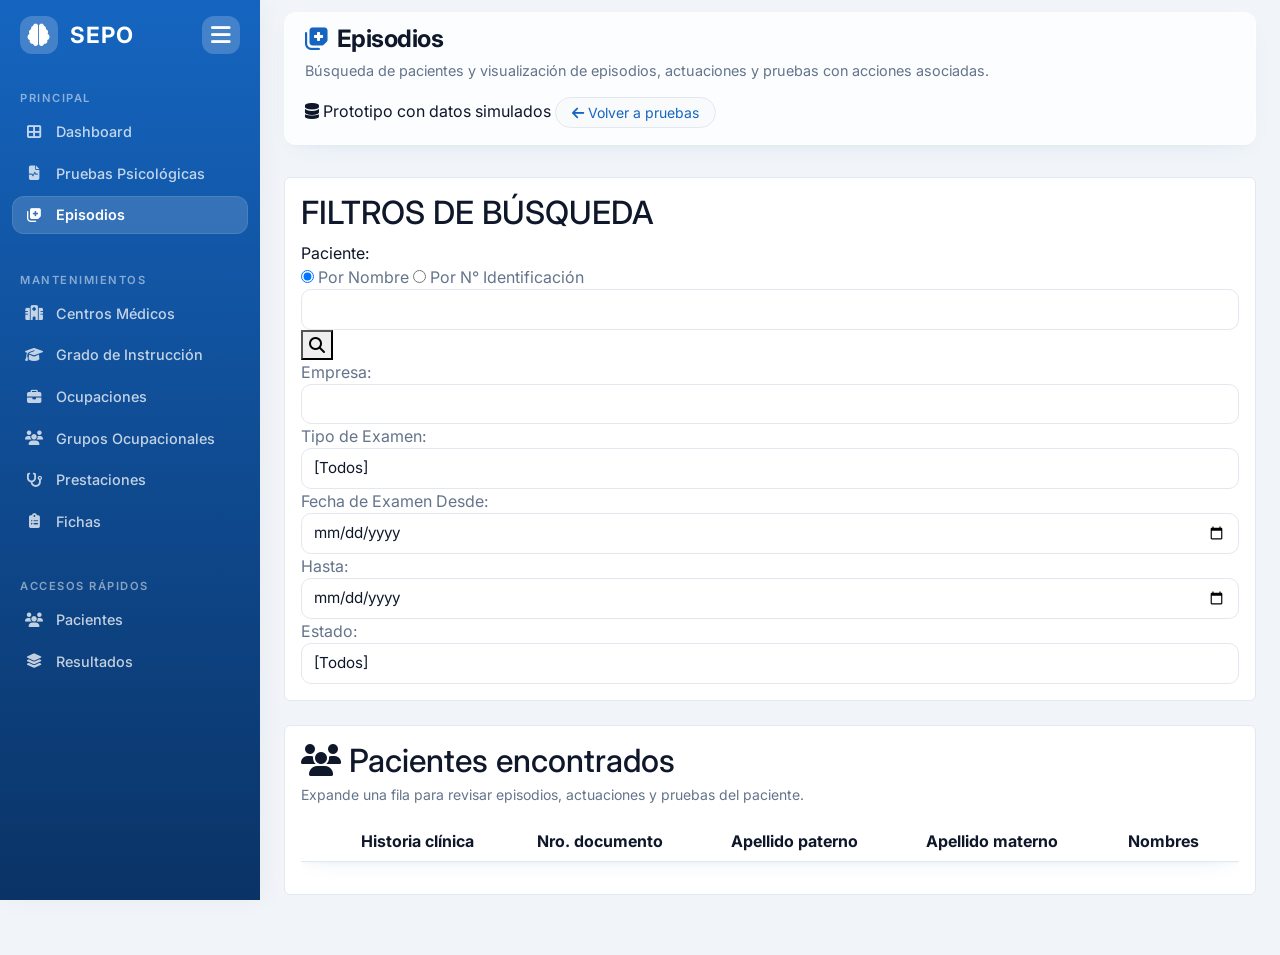
==== episodios.html @ 5e3d1a9b "teytryjghfbvxc" ====
<!DOCTYPE html>
<html lang="es">
  <head>
    <meta charset="UTF-8" />
    <meta name="viewport" content="width=device-width, initial-scale=1.0" />
    <title>SEPO - Episodios</title>
    <link rel="preconnect" href="https://fonts.googleapis.com" />
    <link rel="preconnect" href="https://fonts.gstatic.com" crossorigin />
    <link
      href="https://cdn.jsdelivr.net/npm/bootstrap@5.3.0/dist/css/bootstrap.min.css"
      rel="stylesheet"
    />
    <link
      href="https://cdnjs.cloudflare.com/ajax/libs/font-awesome/6.4.0/css/all.min.css"
      rel="stylesheet"
    />
    <link
      href="https://fonts.googleapis.com/css2?family=Inter:wght@300;400;500;600;700&display=swap"
      rel="stylesheet"
    />
    <link href="css/styles.css" rel="stylesheet" />
    <link href="css/episodios.css" rel="stylesheet" />
  </head>
  <body data-theme="default" data-mode="light">
    <nav class="sidebar" id="ep_sidebar">
      <div class="sidebar-brand">
        <div class="brand-logo-text" id="ep_sidebarBrandBtn" role="button" tabindex="0">
          <i class="fas fa-brain fa-fw" title="Expandir/Contraer menú"></i>
          <span class="brand-text">SEPO</span>
        </div>
        <div class="toggle-btn" id="ep_sidebarToggle" title="Contraer menú">
          <i class="fas fa-bars fa-fw"></i>
        </div>
      </div>

      <div class="sidebar-section mt-2"><span>Principal</span></div>
      <ul class="nav flex-column">
        <li>
          <a class="nav-link" href="index.html" title="Dashboard">
            <i class="fas fa-th-large fa-fw"></i> <span>Dashboard</span>
          </a>
        </li>
        <li>
          <a class="nav-link" href="index.html" title="Pruebas Psicológicas">
            <i class="fas fa-file-medical-alt fa-fw"></i> <span>Pruebas Psicológicas</span>
          </a>
        </li>
        <li>
          <a class="nav-link active" href="episodios.html" title="Episodios" id="ep_navEpisodios">
            <i class="fas fa-notes-medical fa-fw"></i> <span>Episodios</span>
          </a>
        </li>
      </ul>

      <div class="sidebar-section mt-4"><span>Mantenimientos</span></div>
      <ul class="nav flex-column">
        <li><a class="nav-link" href="index.html" title="Centros Médicos"><i class="fas fa-hospital fa-fw"></i><span>Centros Médicos</span></a></li>
        <li><a class="nav-link" href="index.html" title="Grado de Instrucción"><i class="fas fa-graduation-cap fa-fw"></i><span>Grado de Instrucción</span></a></li>
        <li><a class="nav-link" href="index.html" title="Ocupaciones"><i class="fas fa-briefcase fa-fw"></i><span>Ocupaciones</span></a></li>
        <li><a class="nav-link" href="index.html" title="Grupos Ocupacionales"><i class="fas fa-users fa-fw"></i><span>Grupos Ocupacionales</span></a></li>
        <li><a class="nav-link" href="index.html" title="Prestaciones"><i class="fas fa-stethoscope fa-fw"></i><span>Prestaciones</span></a></li>
        <li><a class="nav-link" href="index.html" title="Fichas"><i class="fas fa-clipboard-list fa-fw"></i><span>Fichas</span></a></li>
      </ul>

      <div class="sidebar-section mt-4"><span>Accesos rápidos</span></div>
      <ul class="nav flex-column">
        <li><a class="nav-link" href="#ep_panelResultados"><i class="fas fa-users fa-fw"></i><span>Pacientes</span></a></li>
        <li><a class="nav-link" href="#ep_tablaPacientesWrap"><i class="fas fa-layer-group fa-fw"></i><span>Resultados</span></a></li>
      </ul>
    </nav>

    <main class="main-content" id="ep_mainContent">
      <div class="page-header">
        <div>
          <h1 class="page-title"><i class="fas fa-notes-medical me-2"></i>Episodios</h1>
          <p class="page-subtitle">Búsqueda de pacientes y visualización de episodios, actuaciones y pruebas con acciones asociadas.</p>
        </div>
        <div class="ep-header-actions">
          <span class="ep-pill"><i class="fas fa-database"></i> Prototipo con datos simulados</span>
          <a href="index.html" class="btn btn-outline-primary btn-sm rounded-pill px-3"><i class="fas fa-arrow-left me-1"></i>Volver a pruebas</a>
        </div>
      </div>

      <section class="card ep-card mb-4" id="ep_filtrosCard">
        <div class="card-body ep-filter-card-body">
          <div class="ep-filter-head">
            <h2 class="ep-filter-title">FILTROS DE BÚSQUEDA</h2>
          </div>
          <div class="ep-filter-grid">
            <div class="ep-filter-row ep-filter-row-paciente">
              <div class="ep-filter-label">Paciente:</div>
              <div class="ep-filter-patient-options">
                <label><input type="radio" name="ep_patientMode" id="ep_patientModeName" value="nombre" checked> Por Nombre</label>
                <label><input type="radio" name="ep_patientMode" id="ep_patientModeDoc" value="documento"> Por N° Identificación</label>
              </div>
              <div class="ep-filter-patient-search">
                <input class="form-control" id="ep_filtroPaciente" placeholder="" />
                <button type="button" class="ep-search-icon-btn" id="ep_btnBuscar" aria-label="Buscar">
                  <i class="fas fa-search"></i>
                </button>
              </div>
            </div>
            <div class="ep-filter-row">
              <label class="ep-filter-label" for="ep_filtroEmpresa">Empresa:</label>
              <div class="ep-filter-control"><input class="form-control" id="ep_filtroEmpresa" list="ep_empresasList" /></div>
            </div>
            <div class="ep-filter-row">
              <label class="ep-filter-label" for="ep_filtroTipoExamen">Tipo de Examen:</label>
              <div class="ep-filter-control">
                <select class="form-select" id="ep_filtroTipoExamen">
                  <option value="">[Todos]</option>
                </select>
              </div>
            </div>
            <div class="ep-filter-row ep-filter-row-dates">
              <label class="ep-filter-label" for="ep_filtroFechaDesde">Fecha de Examen Desde:</label>
              <div class="ep-filter-date-wrap">
                <input type="date" class="form-control" id="ep_filtroFechaDesde" />
              </div>
              <label class="ep-filter-inline-label" for="ep_filtroFechaHasta">Hasta:</label>
              <div class="ep-filter-date-wrap">
                <input type="date" class="form-control" id="ep_filtroFechaHasta" />
              </div>
            </div>
            <div class="ep-filter-row">
              <label class="ep-filter-label" for="ep_filtroEstado">Estado:</label>
              <div class="ep-filter-control">
                <select class="form-select" id="ep_filtroEstado">
                  <option value="">[Todos]</option>
                  <option value="Pendiente">Pendiente</option>
                  <option value="En proceso">En proceso</option>
                  <option value="Finalizado">Finalizado</option>
                  <option value="Observado">Observado</option>
                </select>
              </div>
            </div>
          </div>
          <datalist id="ep_empresasList"></datalist>
        </div>
      </section>

      <section class="card ep-card" id="ep_panelResultados">
        <div class="card-body">
          <div class="ep-card-title-row mb-3">
            <div>
              <h2 class="ep-section-title mb-1"><i class="fas fa-users me-2"></i>Pacientes encontrados</h2>
              <p class="text-muted small mb-0">Expande una fila para revisar episodios, actuaciones y pruebas del paciente.</p>
            </div>
            <div class="ep-result-summary" id="ep_resultSummary"></div>
          </div>

          <div class="table-responsive" id="ep_tablaPacientesWrap">
            <table class="table align-middle ep-table" id="ep_tablaPacientes">
              <thead>
                <tr>
                  <th style="width:52px"></th>
                  <th>Historia clínica</th>
                  <th>Nro. documento</th>
                  <th>Apellido paterno</th>
                  <th>Apellido materno</th>
                  <th>Nombres</th>
                  
                </tr>
              </thead>
              <tbody id="ep_tablaPacientesBody"></tbody>
            </table>
          </div>
        </div>
      </section>
    </main>

    <div class="modal fade" id="ep_modalGrupo" tabindex="-1" aria-hidden="true">
      <div class="modal-dialog modal-lg modal-dialog-centered modal-dialog-scrollable">
        <div class="modal-content ep-modal">
          <div class="modal-header">
            <h5 class="modal-title"><i class="fas fa-briefcase me-2"></i>Asignar Grupo Ocupacional</h5>
            <button type="button" class="btn-close" data-bs-dismiss="modal" aria-label="Cerrar"></button>
          </div>
          <div class="modal-body">
            <div class="ep-context-box mb-3" id="ep_grupoContexto"></div>
            <div class="row g-3">
              <div class="col-md-6">
                <label class="form-label" for="ep_grupoGrado">Grado de instrucción</label>
                <select class="form-select" id="ep_grupoGrado"></select>
                <div class="form-text" id="ep_gradoHint"></div>
              </div>
              <div class="col-md-6">
                <label class="form-label" for="ep_grupoOcupacion">Ocupación</label>
                <input class="form-control" id="ep_grupoOcupacion" readonly />
              </div>
              <div class="col-12">
                <label class="form-label" for="ep_grupoSelect">Grupo ocupacional</label>
                <select class="form-select" id="ep_grupoSelect"></select>
                <div class="form-text">Solo se muestran grupos ocupacionales compatibles con la prestación y el grado de instrucción.</div>
              </div>
            </div>
          </div>
          <div class="modal-footer">
            <button type="button" class="btn btn-light rounded-pill px-3" data-bs-dismiss="modal">Cancelar</button>
            <button type="button" class="btn btn-primary rounded-pill px-3" id="ep_btnGuardarGrupo">Grabar</button>
          </div>
        </div>
      </div>
    </div>

    <div class="modal fade" id="ep_modalReplica" tabindex="-1" aria-hidden="true">
      <div class="modal-dialog modal-dialog-centered">
        <div class="modal-content ep-modal">
          <div class="modal-header">
            <h5 class="modal-title"><i class="fas fa-copy me-2"></i>Replicar grupo ocupacional</h5>
            <button type="button" class="btn-close" data-bs-dismiss="modal" aria-label="Cerrar"></button>
          </div>
          <div class="modal-body">
            <p class="mb-2">Este paciente tiene más de una prestación pendiente de grupo ocupacional.</p>
            <p class="text-muted small mb-0">¿Deseas aplicar la misma selección a todas las prestaciones compatibles del paciente?</p>
          </div>
          <div class="modal-footer">
            <button type="button" class="btn btn-light rounded-pill px-3" id="ep_btnReplicaNo">No, revisar una por una</button>
            <button type="button" class="btn btn-primary rounded-pill px-3" id="ep_btnReplicaSi">Sí, replicar</button>
          </div>
        </div>
      </div>
    </div>

    <div class="modal fade" id="ep_modalRecuperacion" tabindex="-1" aria-hidden="true">
      <div class="modal-dialog modal-xl modal-dialog-centered modal-dialog-scrollable">
        <div class="modal-content ep-modal">
          <div class="modal-header">
            <h5 class="modal-title"><i class="fas fa-history me-2"></i>Recuperación de datos</h5>
            <button type="button" class="btn-close" data-bs-dismiss="modal" aria-label="Cerrar"></button>
          </div>
          <div class="modal-body">
            <div class="ep-context-box mb-3" id="ep_recuperacionContexto"></div>
            <div class="row g-4">
              <div class="col-lg-5">
                <div class="ep-subpanel h-100">
                  <div class="ep-subpanel-title">Pruebas anteriores disponibles</div>
                  <div id="ep_recuperacionLista" class="ep-check-list"></div>
                </div>
              </div>
              <div class="col-lg-7">
                <div class="ep-subpanel h-100">
                  <div class="d-flex justify-content-between align-items-center gap-2 mb-2 flex-wrap">
                    <div class="ep-subpanel-title mb-0">Resultados referenciales</div>
                    <button type="button" class="btn btn-outline-primary btn-sm rounded-pill px-3" id="ep_btnVerResultados">Ver resultados</button>
                  </div>
                  <div id="ep_resultadosPrevios" class="ep-preview-panel">
                    <div class="text-muted small">Selecciona una o más pruebas anteriores y luego presiona <strong>Ver resultados</strong>.</div>
                  </div>
                </div>
              </div>
            </div>
          </div>
          <div class="modal-footer">
            <button type="button" class="btn btn-light rounded-pill px-3" data-bs-dismiss="modal">Cancelar</button>
            <button type="button" class="btn btn-primary rounded-pill px-3" id="ep_btnRecuperar">Recuperar</button>
          </div>
        </div>
      </div>
    </div>

    <div class="toast-container position-fixed bottom-0 end-0 p-3">
      <div class="toast align-items-center text-bg-dark border-0" id="ep_toast" role="status" aria-live="polite" aria-atomic="true">
        <div class="d-flex">
          <div class="toast-body" id="ep_toastBody">Acción realizada.</div>
          <button type="button" class="btn-close btn-close-white me-2 m-auto" data-bs-dismiss="toast" aria-label="Cerrar"></button>
        </div>
      </div>
    </div>

    <script src="https://cdn.jsdelivr.net/npm/bootstrap@5.3.0/dist/js/bootstrap.bundle.min.js"></script>
    <script src="js/modules/episodios-demo.js"></script>
  </body>
</html>
---- css/styles.css ----
:root {
  --primary: #1565c0;
  --primary-hover: #0e4c96;
  --primary-light: #e3f2fd;
  --bg-app: #f1f5f9;
  --surface: #ffffff;
  --text-main: #0f172a;
  --text-muted: #64748b;
  --border-light: #e2e8f0;
  --shadow-sm:
    0 2px 4px -2px rgba(0, 0, 0, 0.02), 0 4px 6px -1px rgba(0, 0, 0, 0.02);
  --shadow-md:
    0 4px 12px -2px rgba(21, 101, 192, 0.08),
    0 4px 8px -2px rgba(21, 101, 192, 0.04);
  --shadow-hover:
    0 16px 32px -4px rgba(21, 101, 192, 0.12),
    0 8px 16px -4px rgba(21, 101, 192, 0.06);
}
body {
  font-family: "Inter", sans-serif;
  background: var(--bg-app);
  color: var(--text-main);
}

/* SIDEBAR */
.sidebar {
  width: 260px;
  height: 100vh;
  background: linear-gradient(180deg, #1565c0 0%, #0a3366 100%);
  position: fixed;
  left: 0;
  top: 0;
  display: flex;
  flex-direction: column;
  z-index: 100;
  box-shadow: 4px 0 24px rgba(0, 0, 0, 0.04);
  transition: width 0.3s cubic-bezier(0.4, 0, 0.2, 1);
  overflow-x: hidden;
}
.sidebar.collapsed {
  width: 80px;
}
.sidebar-brand {
  padding: 16px 20px;
  color: #fff;
  font-size: 1.4rem;
  font-weight: 700;
  letter-spacing: 1px;
  display: flex;
  align-items: center;
  justify-content: space-between;
  gap: 12px;
  white-space: nowrap;
}
.brand-logo-text {
  display: flex;
  align-items: center;
  gap: 12px;
}
.sidebar-brand i.fa-brain,
.sidebar-brand i.fa-bars {
  background: rgba(255, 255, 255, 0.2);
  padding: 8px;
  border-radius: 12px;
  min-width: 38px;
  text-align: center;
  cursor: pointer;
  transition: background 0.2s;
}
.sidebar-brand i.fa-brain:hover,
.sidebar-brand i.fa-bars:hover {
  background: rgba(255, 255, 255, 0.3);
}
.sidebar.collapsed .sidebar-brand {
  padding: 28px 20px;
  justify-content: center;
}
.sidebar.collapsed .brand-text {
  display: none;
}
.sidebar.collapsed .toggle-btn {
  display: none;
}
.sidebar-section {
  padding: 12px 20px 4px;
  font-size: 0.7rem;
  color: rgba(255, 255, 255, 0.5);
  text-transform: uppercase;
  letter-spacing: 1.5px;
  font-weight: 600;
  white-space: nowrap;
}
.sidebar .nav-link {
  color: rgba(255, 255, 255, 0.75);
  padding: 8px 12px;
  font-size: 0.9rem;
  font-weight: 500;
  margin: 2px 12px;
  border-radius: 12px;
  transition: all 0.25s ease;
  display: flex;
  align-items: center;
  gap: 12px;
  white-space: nowrap;
}
.sidebar.collapsed .nav-link {
  margin: 4px 12px;
  padding: 12px;
  justify-content: center;
}
.sidebar .nav-link i {
  min-width: 20px;
  text-align: center;
}
.sidebar .nav-link:hover {
  color: #fff;
  background: rgba(255, 255, 255, 0.08);
  transform: translateX(4px);
}
.sidebar.collapsed .nav-link:hover {
  transform: translateY(-2px);
}
.sidebar .nav-link.active {
  color: #fff;
  background: rgba(255, 255, 255, 0.15);
  box-shadow: inset 0 0 0 1px rgba(255, 255, 255, 0.1);
  font-weight: 600;
}
.sidebar.collapsed .sidebar-section span,
.sidebar.collapsed .nav-link span {
  display: none;
}

/* MAIN */
.main-content {
  margin-left: 260px;
  padding: 12px 24px 60px;
  min-height: 100vh;
  transition: margin-left 0.3s cubic-bezier(0.4, 0, 0.2, 1);
}
.main-content.expanded {
  margin-left: 80px;
}

.page-header {
  background: rgba(255, 255, 255, 0.75);
  -webkit-backdrop-filter: blur(16px);
  backdrop-filter: blur(16px);
  border-radius: 12px;
  padding: 12px 20px;
  margin-bottom: 1rem;
  border: 1px solid rgba(255, 255, 255, 0.6);
  box-shadow: 0 4px 24px -6px rgba(0, 0, 0, 0.04);
  display: flex;
  justify-content: space-between;
  align-items: center;
  gap: 16px;
  flex-wrap: wrap;
  position: sticky;
  top: 20px;
  z-index: 50;
}
.page-title {
  font-size: 1.5rem;
  font-weight: 700;
  color: var(--text-main);
  margin: 0;
  letter-spacing: -0.5px;
}
.page-subtitle {
  color: var(--text-muted);
  font-size: 0.9rem;
  margin: 6px 0 0;
  font-weight: 400;
}

/* BUSCADOR */
.search-wrap {
  position: relative;
}
.search-wrap i {
  position: absolute;
  left: 16px;
  top: 50%;
  transform: translateY(-50%);
  color: #94a3b8;
  font-size: 0.9rem;
}
.search-wrap input {
  padding: 8px 14px 8px 38px;
  border-radius: 100px;
  border: 1px solid var(--border-light);
  font-size: 0.9rem;
  background: var(--surface);
  transition: all 0.3s cubic-bezier(0.4, 0, 0.2, 1);
  box-shadow: var(--shadow-sm);
  width: 280px;
}
.search-wrap input:focus {
  border-color: var(--primary);
  width: 320px;
  box-shadow: 0 0 0 4px rgba(21, 101, 192, 0.12);
  outline: none;
  background: #fff;
}

/* BOTONES */
.btn-prim {
  background: var(--primary);
  color: #fff;
  border: none;
  border-radius: 100px;
  padding: 8px 20px;
  font-size: 0.9rem;
  font-weight: 600;
  box-shadow: 0 4px 12px rgba(21, 101, 192, 0.3);
  transition: all 0.2s;
}
.btn-prim:hover {
  background: var(--primary-hover);
  transform: translateY(-2px);
  box-shadow: 0 6px 16px rgba(21, 101, 192, 0.4);
  color: #fff;
}
.btn-prim:active {
  transform: translateY(0) scale(0.96);
}
.btn-grp {
  background: #334155;
  color: #fff;
  border: none;
  border-radius: 12px;
  padding: 8px 16px;
  font-size: 0.85rem;
  font-weight: 500;
  transition: all 0.2s;
}
.btn-grp:hover {
  background: #1e293b;
  color: #fff;
}

/* TARJETAS BENTO */
.card-item {
  background: var(--surface);
  border-radius: 16px;
  border: 1px solid var(--border-light);
  padding: 12px 16px;
  margin-bottom: 10px;
  display: flex;
  align-items: center;
  gap: 20px;
  box-shadow: var(--shadow-sm);
  transition: all 0.3s cubic-bezier(0.4, 0, 0.2, 1);
}
.card-item:hover {
  transform: translateY(-4px);
  box-shadow: var(--shadow-hover);
  border-color: rgba(21, 101, 192, 0.2);
}
.icon-box {
  width: 44px;
  height: 44px;
  border-radius: 12px;
  flex-shrink: 0;
  display: flex;
  align-items: center;
  justify-content: center;
  font-size: 1.1rem;
  box-shadow:
    inset 0 2px 4px rgba(255, 255, 255, 0.5),
    0 2px 8px rgba(0, 0, 0, 0.04);
}

/* Botones acción tarjeta */
.btn-action {
  width: 34px;
  height: 34px;
  border-radius: 50%;
  border: none;
  display: flex;
  align-items: center;
  justify-content: center;
  transition: all 0.2s;
  flex-shrink: 0;
}
/* FORMULA BUILDER STYLES */
#formulaTabs .nav-link {
  color: #64748b;
  border: none;
  padding: 8px 16px;
  transition: all 0.3s ease;
}
#formulaTabs .nav-link.active {
  background: white !important;
  color: var(--primary) !important;
  box-shadow: 0 2px 8px rgba(0, 0, 0, 0.08);
}
.hover-bg-light:hover {
  background-color: #f8fafc;
  border-color: var(--primary) !important;
}
.monospace {
  font-family: "Fira Code", "Courier New", Courier, monospace;
}
#smartTemplatesBox::-webkit-scrollbar {
  width: 6px;
}
#smartTemplatesBox::-webkit-scrollbar-thumb {
  background: #e2e8f0;
  border-radius: 10px;
}
.btn-xs {
  padding: 2px 8px;
  font-size: 0.75rem;
  border-radius: 6px;
}
.btn-edit {
  background: #eff6ff;
  color: var(--primary);
}
.btn-edit:hover {
  background: #dbeafe;
  transform: scale(1.1);
}
.btn-del {
  background: #fff1f2;
  color: #e11d48;
}
.btn-del:hover {
  background: #ffe4e6;
  transform: scale(1.1);
}

/* BADGES/PILDORAS */
.tag,
.b-activo,
.b-cesado,
.b-borrador,
.b-grupo {
  padding: 4px 12px;
  border-radius: 100px;
  font-size: 0.75rem;
  font-weight: 600;
  letter-spacing: 0.3px;
  display: inline-flex;
  align-items: center;
  gap: 4px;
}
.b-activo {
  background: #def7ec;
  color: #03543f;
}
.b-cesado {
  background: #f1f5f9;
  color: #475569;
  border: 1px solid #e2e8f0;
}
.b-borrador {
  background: #fef3c7;
  color: #92400e;
}
.b-grupo {
  background: #dbeafe;
  color: #1e40af;
}
.tag-punt {
  background: #f3e8ff;
  color: #6b21a8;
}
.tag-niv {
  background: #e0f2fe;
  color: #1d4ed8;
}
.tag-int {
  background: #ffedd5;
  color: #c2410c;
}
.tag-fich {
  background: #f1f5f9;
  color: #0f172a;
  border: 1px solid var(--border-light);
}
.tag-tipo {
  background: #eff6ff;
  color: #1d4ed8;
  border: 1px solid #bfdbfe;
}

/* MODALES */
.modal-content {
  border: none;
  border-radius: 16px;
  box-shadow: 0 25px 50px -12px rgba(0, 0, 0, 0.25);
  overflow: hidden;
}
.modal-header {
  background: var(--surface);
  color: var(--text-main);
  border-bottom: 1px solid var(--border-light);
  padding: 16px 24px;
}
.modal-title {
  font-weight: 700;
  font-size: 1.25rem;
  letter-spacing: -0.5px;
}
.modal-header .btn-close {
  background-color: #f1f5f9;
  border-radius: 50%;
  padding: 10px;
  opacity: 0.8;
  transition: all 0.2s;
}
.modal-header .btn-close:hover {
  background-color: #e2e8f0;
  opacity: 1;
}
.modal-body {
  padding: 20px;
}
.modal-footer {
  padding: 16px 24px;
  border-top: 1px solid var(--border-light);
  background: #fafafa;
}

.form-label {
  font-size: 0.85rem;
  color: var(--text-muted);
  font-weight: 600;
  text-transform: uppercase;
  letter-spacing: 0.5px;
  margin-bottom: 8px;
}
.form-control,
.form-select {
  border-radius: 10px;
  border: 1px solid var(--border-light);
  background-color: #f8fafc;
  padding: 8px 12px;
  font-size: 0.95rem;
  color: var(--text-main);
  transition: all 0.2s;
}
.form-control:focus,
.form-select:focus {
  background-color: #fff;
  border-color: var(--primary);
  box-shadow: 0 0 0 4px rgba(21, 101, 192, 0.12);
}
.form-check-input {
  width: 1.2em;
  height: 1.2em;
  margin-top: 0.15em;
}
.form-check-input:checked {
  background-color: var(--primary);
  border-color: var(--primary);
}

.soft-panel {
  background: #f8fafc;
  border: 1px solid var(--border-light);
  border-radius: 16px;
  padding: 14px;
  box-shadow: inset 0 2px 4px rgba(0, 0, 0, 0.02);
}
.items-box {
  background: var(--surface);
  border: 1px dashed #cbd5e1;
  border-radius: 16px;
  padding: 16px;
  min-height: 120px;
  display: flex;
  flex-direction: column;
  gap: 8px;
}
.item-row {
  background: var(--surface);
  border: 1px solid var(--border-light);
  border-radius: 12px;
  padding: 6px 12px;
  display: flex;
  align-items: center;
  justify-content: space-between;
  font-size: 0.9rem;
  box-shadow: 0 1px 3px rgba(0, 0, 0, 0.02);
  transition: transform 0.2s;
}
.item-row:hover {
  transform: translateY(-2px);
  box-shadow: var(--shadow-sm);
  border-color: #cbd5e1;
}
.item-row .inf {
  display: flex;
  align-items: center;
  gap: 12px;
  flex-wrap: wrap;
}

.prest-ficha-card {
  background: linear-gradient(180deg, #ffffff 0%, #f8fbff 100%);
  border: 1px solid #dbe4f0;
  border-radius: 18px;
  overflow: hidden;
  box-shadow: 0 10px 24px rgba(15, 23, 42, 0.06);
}
.prest-ficha-card + .prest-ficha-card {
  margin-top: 14px;
}
.prest-ficha-card.is-collapsed .prest-ficha-header {
  border-bottom-color: transparent;
}
.prest-ficha-card.is-collapsed .prest-ficha-body {
  display: none;
}
.prest-ficha-header {
  display: flex;
  align-items: flex-start;
  justify-content: space-between;
  gap: 14px;
  padding: 16px 18px 14px;
  border-bottom: 1px solid #e5edf6;
  background: linear-gradient(
    180deg,
    rgba(239, 246, 255, 0.92) 0%,
    rgba(255, 255, 255, 0.96) 100%
  );
  cursor: pointer;
}
.prest-ficha-title {
  display: flex;
  gap: 12px;
  align-items: flex-start;
  flex: 1;
}
.prest-ficha-badge {
  width: 42px;
  height: 42px;
  border-radius: 14px;
  background: #dbeafe;
  color: var(--primary);
  display: inline-flex;
  align-items: center;
  justify-content: center;
  box-shadow: inset 0 1px 0 rgba(255, 255, 255, 0.8);
  flex-shrink: 0;
}
.prest-ficha-subtitle {
  font-size: 0.78rem;
  color: #64748b;
  margin-top: 4px;
}
.prest-ficha-summary {
  display: inline-flex;
  align-items: center;
  gap: 8px;
  margin-top: 8px;
  font-size: 0.75rem;
  color: #475569;
  background: rgba(255, 255, 255, 0.82);
  border: 1px solid #e2e8f0;
  border-radius: 999px;
  padding: 5px 10px;
}
.prest-ficha-card:not(.is-collapsed) .prest-ficha-summary {
  display: none;
}
.prest-ficha-toggle {
  width: 36px;
  height: 36px;
  border-radius: 12px;
  border: 1px solid #dbe4f0;
  background: #fff;
  color: #475569;
  display: inline-flex;
  align-items: center;
  justify-content: center;
  box-shadow: 0 4px 12px rgba(15, 23, 42, 0.05);
  flex-shrink: 0;
}
.prest-ficha-toggle i {
  transition: transform 0.2s ease;
}
.prest-ficha-card.is-collapsed .prest-ficha-toggle i {
  transform: rotate(-90deg);
}
.prest-ficha-body {
  padding: 16px 18px 18px;
}
.prest-codigos-head,
.prest-codigo-row {
  display: grid;
  grid-template-columns: minmax(180px, 1.6fr) 120px minmax(180px, 1fr);
  gap: 14px;
  align-items: center;
}
.prest-codigos-head {
  font-size: 0.74rem;
  font-weight: 700;
  color: #64748b;
  text-transform: uppercase;
  letter-spacing: 0.05em;
  padding: 0 10px 8px;
}
.prest-codigos-list {
  display: flex;
  flex-direction: column;
  gap: 10px;
}
.prest-codigo-row {
  background: #fff;
  border: 1px solid #e2e8f0;
  border-radius: 14px;
  padding: 12px 10px;
}
.prest-codigo-name {
  font-weight: 600;
  color: #0f172a;
}
.prest-codigo-meta {
  font-size: 0.78rem;
  color: #64748b;
  margin-top: 2px;
}
.prest-switch-wrap {
  display: inline-flex;
  align-items: center;
  gap: 8px;
}
.prest-switch-label {
  font-size: 0.82rem;
  font-weight: 600;
  color: #475569;
}
.prest-factor-select:disabled {
  background-color: #f1f5f9;
  color: #94a3b8;
  cursor: not-allowed;
}
@media (max-width: 767.98px) {
  .prest-codigos-head {
    display: none;
  }
  .prest-codigo-row {
    grid-template-columns: 1fr;
  }
}

/* PAGINACIÓN */
.pagination {
  margin-top: 32px;
  gap: 6px;
}
.pagination .page-link {
  border-radius: 10px;
  border: none;
  color: var(--text-muted);
  font-weight: 600;
  width: 40px;
  height: 40px;
  display: flex;
  align-items: center;
  justify-content: center;
  transition: all 0.2s ease;
  background: transparent;
}
.pagination .page-item.active .page-link {
  background-color: var(--primary);
  color: white;
  box-shadow: 0 4px 10px rgba(21, 101, 192, 0.3);
}
.pagination .page-item:not(.active):not(.disabled) .page-link:hover {
  background-color: #e2e8f0;
  color: var(--text-main);
}
.pagination .page-link-wide {
  width: auto;
  padding: 0 16px;
}

/* SCREENS */
.screen {
  display: none;
  animation: fadeIn 0.4s ease;
}
.screen.active {
  display: block;
}
@keyframes fadeIn {
  from {
    opacity: 0;
    transform: translateY(10px);
  }
  to {
    opacity: 1;
    transform: translateY(0);
  }
}

@keyframes slideInRight {
  from {
    transform: translateX(100%);
    opacity: 0;
  }
  to {
    transform: translateX(0);
    opacity: 1;
  }
}
.pr-toast {
  animation: slideInRight 0.3s cubic-bezier(0.175, 0.885, 0.32, 1.275) forwards;
  border-radius: 16px;
  box-shadow: 0 10px 25px rgba(0, 0, 0, 0.15);
  padding: 4px;
}

/* Sticky Action Bar */
.page-header {
  position: sticky;
  top: 0;
  z-index: 1000;
  background: #f8fafc;
  margin-bottom: 2rem;
  border-bottom: 1px solid var(--border-light);
  display: flex;
  justify-content: space-between;
  align-items: flex-end;
  padding-bottom: 1rem;
}
.card-item {
  transition: all 0.25s cubic-bezier(0.4, 0, 0.2, 1);
  will-change: transform, opacity;
}
.card-item:hover {
  transform: translateY(-2px);
  box-shadow: 0 4px 12px rgba(0, 0, 0, 0.05);
}

.custom-search-cool {
  position: relative;
  background: white;
  border-radius: 100px;
  box-shadow: 0 2px 10px rgba(0, 0, 0, 0.03);
  padding: 5px 15px;
  transition: all 0.3s ease;
  border: 1px solid #e2e8f0;
  display: flex;
  align-items: center;
  gap: 10px;
  width: 280px;
}
.custom-search-cool:focus-within {
  width: 320px;
  box-shadow: 0 4px 15px rgba(59, 130, 246, 0.15);
  border-color: var(--primary);
}
.custom-search-cool input {
  border: none;
  outline: none;
  background: transparent;
  width: 100%;
  font-size: 0.95rem;
  padding: 5px 0;
  box-shadow: none !important;
}
.custom-search-cool i {
  font-size: 1.1rem;
  transition: transform 0.3s ease;
}
.custom-search-cool:focus-within i {
  transform: scale(1.1);
}
.sticky-action-bar {
  position: sticky;
  bottom: 0;
  z-index: 100;
  background: rgba(255, 255, 255, 0.97);
  -webkit-backdrop-filter: blur(8px);
  backdrop-filter: blur(8px);
  padding: 1rem 1.5rem;
  box-shadow: 0 -4px 16px rgba(0, 0, 0, 0.06);
  border-top: 1px solid #e2e8f0;
  border-radius: 0 0 16px 16px;
}

/* Floating Action Button (FAB) */
.fab-btn {
  position: fixed;
  bottom: 30px;
  right: 30px;
  width: 60px;
  height: 60px;
  border-radius: 50%;
  background-color: var(--primary);
  color: white;
  display: flex;
  align-items: center;
  justify-content: center;
  font-size: 24px;
  box-shadow: 0 4px 10px rgba(0, 0, 0, 0.3);
  cursor: pointer;
  z-index: 1000;
  transition:
    transform 0.2s,
    background-color 0.2s;
  border: none;
}
.fab-btn:hover {
  background-color: var(--primary-hover);
  transform: scale(1.1);
}
.editable-text {
  border: 1px solid transparent;
  transition: all 0.2s;
  display: inline-block;
  max-width: 100%;
  overflow: hidden;
  text-overflow: ellipsis;
  white-space: nowrap;
  background: transparent;
}
.editable-text:hover {
  background: #f1f5f9;
  border-color: #cbd5e1 !important;
  cursor: text;
}
.editable-text:focus {
  background: #fff;
  border-color: var(--primary) !important;
  box-shadow: 0 0 0 3px rgba(21, 101, 192, 0.1);
  outline: none;
  white-space: normal;
  overflow: visible;
  z-index: 10;
}
.fab-tooltip {
  position: absolute;
  right: 70px;
  background: #333;
  color: white;
  padding: 5px 12px;
  border-radius: 4px;
  font-size: 14px;
  white-space: nowrap;
  opacity: 0;
  pointer-events: none;
  transition: opacity 0.2s;
}
.fab-btn:hover .fab-tooltip {
  opacity: 1;
}

/* Numeric input for reordering */
.pos-input {
  width: 45px;
  text-align: center;
  padding: 4px;
  border-radius: 8px;
  border: 1px solid var(--border-light);
  font-weight: bold;
  color: var(--primary);
}

/* Image preview in alternatives */
.img-preview-circle {
  width: 40px;
  height: 40px;
  border-radius: 50%;
  object-fit: cover;
  border: 2px solid var(--primary-light);
  background: #f1f5f9;
  display: flex;
  align-items: center;
  justify-content: center;
  overflow: hidden;
}

/* ─── PRUEBAS PSICOLÓGICAS ─── */
.card-prueba {
  background: var(--surface);
  border-radius: 20px;
  border: 1px solid var(--border-light);
  padding: 0;
  margin-bottom: 16px;
  overflow: hidden;
  box-shadow: var(--shadow-sm);
  transition: all 0.3s cubic-bezier(0.4, 0, 0.2, 1);
  display: flex;
  align-items: stretch;
}
.card-prueba:hover {
  transform: translateY(-4px);
  box-shadow: var(--shadow-hover);
  border-color: rgba(21, 101, 192, 0.2);
}
.prueba-cover {
  width: 60px;
  flex-shrink: 0;
  display: flex;
  align-items: center;
  justify-content: center;
  font-size: 1.4rem;
}
.prueba-body {
  flex-grow: 1;
  padding: 10px 16px;
  display: flex;
  flex-direction: column;
  gap: 6px;
}
.prueba-title {
  font-size: 1rem;
  font-weight: 700;
  color: var(--text-main);
}
.prueba-meta {
  display: flex;
  align-items: center;
  gap: 8px;
  flex-wrap: wrap;
}
.progress-wrap {
  display: flex;
  align-items: center;
  gap: 12px;
}
.progress-bar-custom {
  flex-grow: 1;
  height: 8px;
  background: #e2e8f0;
  border-radius: 100px;
  overflow: hidden;
}
.progress-fill {
  height: 100%;
  border-radius: 100px;
  transition: width 0.6s ease;
}
.progress-pct {
  font-size: 0.8rem;
  font-weight: 700;
  min-width: 36px;
  text-align: right;
  color: var(--primary);
}
.steps-mini {
  display: flex;
  gap: 6px;
  flex-wrap: wrap;
}
.step-dot {
  display: flex;
  align-items: center;
  gap: 4px;
  font-size: 0.72rem;
  font-weight: 600;
  padding: 3px 10px;
  border-radius: 100px;
}
.step-done {
  background: #def7ec;
  color: #03543f;
}
.step-pend {
  background: #f1f5f9;
  color: #94a3b8;
  border: 1px solid #e2e8f0;
}
.prueba-actions {
  display: flex;
  flex-direction: column;
  align-items: flex-end;
  justify-content: center;
  padding: 10px 16px;
  gap: 6px;
  flex-shrink: 0;
}

/* Modal prueba: stepper */
.stepper {
  display: flex;
  flex-direction: column;
  gap: 6px;
  margin-bottom: 24px;
}
.stepper-item {
  display: flex;
  align-items: center;
  gap: 12px;
  padding: 10px 14px;
  border-radius: 12px;
  cursor: pointer;
  transition: background 0.2s;
  border: 1px solid transparent;
}
.stepper-item:hover {
  background: #f1f5f9;
}
.stepper-item.active {
  background: var(--primary-light);
  border-color: #bfdbfe;
}
.stepper-num {
  width: 28px;
  height: 28px;
  border-radius: 50%;
  font-size: 0.8rem;
  font-weight: 700;
  display: flex;
  align-items: center;
  justify-content: center;
  flex-shrink: 0;
}
.stepper-num.done {
  background: #def7ec;
  color: #03543f;
}
.stepper-num.active {
  background: var(--primary);
  color: #fff;
}
.stepper-num.pend {
  background: #f1f5f9;
  color: #94a3b8;
  border: 1px solid #e2e8f0;
}
.stepper-label {
  font-size: 0.88rem;
  font-weight: 600;
  color: var(--text-main);
}
.stepper-sub {
  font-size: 0.78rem;
  color: var(--text-muted);
}
.tab-pane-custom {
  display: none;
}
.tab-pane-custom.active {
  display: block;
  animation: fadeIn 0.3s ease;
}

.text-muted {
  color: var(--text-muted) !important;
}
.muted-dot {
  color: #cbd5e1;
  margin: 0 4px;
}

/* ── DRAG & DROP orden de prestaciones ── */
#lista-sepo .card-item,
#lista-complementario .card-item {
  cursor: grab;
}
#lista-sepo .card-item:active,
#lista-complementario .card-item:active {
  cursor: grabbing;
}
.dragging {
  opacity: 0.45;
  transform: rotate(2deg) scale(1.03);
  box-shadow: 0 16px 40px rgba(21, 101, 192, 0.25);
}
.drag-over {
  outline: 3px dashed #1565c0 !important;
  background: rgba(21, 101, 192, 0.05) !important;
  border-radius: 20px;
}
@keyframes flash-success {
  0% {
    box-shadow: 0 0 0 0 rgba(21, 101, 192, 0.6);
    border-color: var(--primary);
  }
  100% {
    box-shadow: 0 0 0 15px rgba(21, 101, 192, 0);
    border-color: transparent;
  }
}
.drop-flash {
  animation: flash-success 0.5s ease-out;
  border: 2px solid var(--primary) !important;
  z-index: 10;
}
.highlight {
  border-color: #3b82f6 !important;
  box-shadow: 0 0 0 4px rgba(59, 130, 246, 0.15) !important;
  transition: all 0.3s ease;
}
/* =========================================
         RESPONSIVE (Tablets y Móviles)
         ========================================= */

/* Para Tablets (max-width: 992px) */
@media (max-width: 992px) {
  .sidebar {
    width: 200px;
  }
  .sidebar.collapsed {
    width: 80px;
  }
  .main-content {
    margin-left: 200px;
    padding: 20px 24px;
  }
  .main-content.expanded {
    margin-left: 80px;
  }
  .search-wrap input {
    width: 220px;
  }
  .search-wrap input:focus {
    width: 260px;
  }
}

/* Para Móviles (max-width: 768px) */
@media (max-width: 768px) {
  /* Sidebar */
  .sidebar,
  .sidebar.collapsed {
    position: relative;
    width: 100%;
    height: auto;
    flex-direction: row;
    flex-wrap: wrap;
    z-index: 1000;
  }
  .sidebar-brand .toggle-btn {
    display: none !important;
  }
  .sidebar-section {
    display: none;
  }
  .sidebar .nav {
    display: flex;
    flex-direction: row;
    justify-content: center;
    width: 100%;
    padding-bottom: 12px;
  }

  /* Main Content */
  .main-content {
    margin-left: 0;
    padding: 16px;
  }

  /* Page Header y Buscadores */
  .page-header {
    flex-direction: column;
    align-items: stretch;
  }
  .page-header > div,
  .page-header .d-flex {
    flex-direction: column;
    align-items: stretch !important;
    width: 100%;
  }
  .search-wrap,
  .search-wrap input,
  .btn-prim {
    width: 100%;
  }

  /* Tarjetas Bento */
  .card-item {
    flex-direction: column;
    align-items: flex-start;
  }
  .card-item .d-flex.gap-2 {
    align-self: flex-end;
    margin-top: 12px;
  }

  /* Tarjetas Pruebas */
  .card-prueba {
    flex-direction: column;
  }
  .prueba-cover {
    width: 100%;
    height: 60px;
  }
  .prueba-actions {
    flex-direction: row;
    justify-content: flex-end;
    padding: 12px 20px;
  }

  /* Modal Wizard (Pruebas) */
  .col-md-3.pe-4.border-end {
    border-right: none !important;
    padding-right: 0 !important;
  }
  .stepper {
    flex-direction: row;
    overflow-x: auto;
    margin-bottom: 16px;
  }
  .stepper-sub {
    display: none;
  }
  .col-md-9.ps-4 {
    padding-left: 0 !important;
  }
}

.btn-pruebas-cool {
  background: linear-gradient(135deg, #e0e7ff 0%, #c7d2fe 100%);
  color: #4338ca;
  border: 1px solid #a5b4fc;
  border-radius: 8px;
  padding: 6px 14px;
  font-size: 0.85rem;
  font-weight: 600;
  transition: all 0.2s ease;
  height: 32px;
  display: inline-flex;
  align-items: center;
  gap: 0.5rem;
  box-shadow: 0 1px 2px rgba(0, 0, 0, 0.05);
}
.btn-pruebas-cool:hover {
  background: linear-gradient(135deg, #c7d2fe 0%, #a5b4fc 100%);
  color: #3730a3;
  border-color: #818cf8;
  transform: translateY(-1px);
  box-shadow: 0 2px 4px rgba(67, 56, 202, 0.15);
}
.btn-pruebas-cool i {
  color: #4338ca !important;
}

/* ========================================== */
/* ACTUALIZACION: LISTAS MAS COMPACTAS        */
/* ========================================== */
.card-item {
  padding: 8px 12px !important;
  margin-bottom: 8px !important;
  border-radius: 12px !important;
}
.item-row {
  padding: 5px 10px !important;
  min-height: 40px;
}
.prueba-body {
  padding: 8px 12px !important;
}
.prueba-actions {
  padding: 8px 12px !important;
}
.prueba-title,
.card-item .fw-semibold {
  font-size: 0.95rem !important;
}
.icon-box {
  width: 40px !important;
  height: 40px !important;
}
#screen-prestaciones .card-item,
#screen-centros .card-item,
#screen-grado .card-item,
#screen-ocupaciones .card-item,
#screen-grupos .card-item,
#screen-fichas .card-item,
#screen-orden .card-item {
  gap: 12px !important;
}

/* ========================================== */
/* ACTUALIZACION: AJUSTES JOHANA VISUAL       */
/* SOLO PRUEBAS PSICOLOGICAS                  */
/* ========================================== */
#formulaTabs {
  max-width: 420px !important;
}
#sepoPlantillaNoFactoresNote {
  background: #eef6ff;
  color: #1e3a5f;
}

/* ================================ */
/* CONFIGURACION VISUAL Y TEMAS     */
/* ================================ */
body {
  --sidebar-start: #1565c0;
  --sidebar-end: #0a3366;
  --sidebar-text: rgba(255, 255, 255, 0.75);
  --sidebar-muted: rgba(255, 255, 255, 0.5);
  --sidebar-hover-bg: rgba(255, 255, 255, 0.08);
  --sidebar-active-bg: rgba(255, 255, 255, 0.15);
  --glass-bg: rgba(255, 255, 255, 0.75);
  --glass-border: rgba(255, 255, 255, 0.6);
  --surface-soft: #f8fafc;
  --surface-elevated: #ffffff;
  --shadow-color: rgba(21, 101, 192, 0.12);
  --focus-ring: rgba(21, 101, 192, 0.12);
  --btn-shadow: rgba(21, 101, 192, 0.3);
  --btn-shadow-hover: rgba(21, 101, 192, 0.4);
  --success-soft: #d1fae5;
  --success-text: #047857;
  --danger-soft: #fee2e2;
  --danger-text: #dc2626;
}

body[data-theme="classic"][data-mode="light"] {
  --primary: #1565c0;
  --primary-hover: #0e4c96;
  --primary-light: #e3f2fd;
  --bg-app: #f1f5f9;
  --surface: #ffffff;
  --surface-soft: #f8fafc;
  --surface-elevated: #ffffff;
  --text-main: #0f172a;
  --text-muted: #64748b;
  --border-light: #e2e8f0;
  --sidebar-start: #1565c0;
  --sidebar-end: #0a3366;
  --glass-bg: rgba(255, 255, 255, 0.75);
  --glass-border: rgba(255, 255, 255, 0.6);
  --focus-ring: rgba(21, 101, 192, 0.12);
  --btn-shadow: rgba(21, 101, 192, 0.3);
  --btn-shadow-hover: rgba(21, 101, 192, 0.4);
}

body[data-theme="classic"][data-mode="dark"] {
  --primary: #5aa8ff;
  --primary-hover: #3c90f1;
  --primary-light: rgba(90, 168, 255, 0.16);
  --bg-app: #0b1220;
  --surface: #111a2d;
  --surface-soft: #182238;
  --surface-elevated: #0f1728;
  --text-main: #e5eefc;
  --text-muted: #9fb0c9;
  --border-light: #25324b;
  --sidebar-start: #08111f;
  --sidebar-end: #162645;
  --sidebar-text: rgba(229, 238, 252, 0.82);
  --sidebar-muted: rgba(159, 176, 201, 0.75);
  --sidebar-hover-bg: rgba(90, 168, 255, 0.12);
  --sidebar-active-bg: rgba(90, 168, 255, 0.2);
  --glass-bg: rgba(17, 26, 45, 0.82);
  --glass-border: rgba(255, 255, 255, 0.08);
  --shadow-color: rgba(0, 0, 0, 0.32);
  --focus-ring: rgba(90, 168, 255, 0.22);
  --btn-shadow: rgba(34, 96, 189, 0.35);
  --btn-shadow-hover: rgba(34, 96, 189, 0.45);
  --success-soft: rgba(16, 185, 129, 0.16);
  --success-text: #6ee7b7;
  --danger-soft: rgba(239, 68, 68, 0.16);
  --danger-text: #fca5a5;
}

body[data-theme="purple"][data-mode="light"] {
  --primary: #7c3aed;
  --primary-hover: #6d28d9;
  --primary-light: #efe7ff;
  --bg-app: linear-gradient(180deg, #f6ebff 0%, #eef2ff 45%, #f7f5ff 100%);
  --surface: #ffffff;
  --surface-soft: #faf5ff;
  --surface-elevated: #ffffff;
  --text-main: #22153c;
  --text-muted: #74658f;
  --border-light: #e7d8ff;
  --sidebar-start: #6d28d9;
  --sidebar-end: #241046;
  --sidebar-text: rgba(255, 255, 255, 0.82);
  --sidebar-muted: rgba(232, 216, 255, 0.72);
  --sidebar-hover-bg: rgba(255, 255, 255, 0.12);
  --sidebar-active-bg: rgba(255, 255, 255, 0.2);
  --glass-bg: rgba(255, 255, 255, 0.72);
  --glass-border: rgba(255, 255, 255, 0.7);
  --shadow-color: rgba(124, 58, 237, 0.18);
  --focus-ring: rgba(124, 58, 237, 0.16);
  --btn-shadow: rgba(124, 58, 237, 0.3);
  --btn-shadow-hover: rgba(124, 58, 237, 0.42);
}

body[data-theme="purple"][data-mode="dark"] {
  --primary: #c084fc;
  --primary-hover: #a855f7;
  --primary-light: rgba(192, 132, 252, 0.16);
  --bg-app: linear-gradient(180deg, #120b24 0%, #181434 42%, #110e20 100%);
  --surface: #19162a;
  --surface-soft: #211c38;
  --surface-elevated: #161226;
  --text-main: #f4ebff;
  --text-muted: #b7a7d6;
  --border-light: #302850;
  --sidebar-start: #2a1456;
  --sidebar-end: #0f0d1f;
  --sidebar-text: rgba(244, 235, 255, 0.84);
  --sidebar-muted: rgba(183, 167, 214, 0.7);
  --sidebar-hover-bg: rgba(192, 132, 252, 0.14);
  --sidebar-active-bg: rgba(192, 132, 252, 0.22);
  --glass-bg: rgba(25, 22, 42, 0.84);
  --glass-border: rgba(255, 255, 255, 0.08);
  --shadow-color: rgba(124, 58, 237, 0.26);
  --focus-ring: rgba(192, 132, 252, 0.22);
  --btn-shadow: rgba(124, 58, 237, 0.34);
  --btn-shadow-hover: rgba(124, 58, 237, 0.46);
  --success-soft: rgba(16, 185, 129, 0.16);
  --success-text: #86efac;
  --danger-soft: rgba(248, 113, 113, 0.16);
  --danger-text: #fca5a5;
}

body[data-theme="dalton"][data-mode="light"] {
  --primary: #0f6d72;
  --primary-hover: #0a5559;
  --primary-light: #dff5f4;
  --bg-app: #f3f7f8;
  --surface: #ffffff;
  --surface-soft: #f8fbfc;
  --surface-elevated: #ffffff;
  --text-main: #102a43;
  --text-muted: #52667a;
  --border-light: #d6e2e8;
  --sidebar-start: #0f6d72;
  --sidebar-end: #0b3d4f;
  --sidebar-text: rgba(255, 255, 255, 0.85);
  --sidebar-muted: rgba(223, 245, 244, 0.76);
  --sidebar-hover-bg: rgba(255, 255, 255, 0.12);
  --sidebar-active-bg: rgba(255, 255, 255, 0.2);
  --glass-bg: rgba(255, 255, 255, 0.82);
  --glass-border: rgba(255, 255, 255, 0.72);
  --shadow-color: rgba(15, 109, 114, 0.16);
  --focus-ring: rgba(15, 109, 114, 0.16);
  --btn-shadow: rgba(15, 109, 114, 0.28);
  --btn-shadow-hover: rgba(15, 109, 114, 0.38);
}

body[data-theme="dalton"][data-mode="dark"] {
  --primary: #52c7c4;
  --primary-hover: #38b6b2;
  --primary-light: rgba(82, 199, 196, 0.16);
  --bg-app: #0d1b21;
  --surface: #13262d;
  --surface-soft: #183038;
  --surface-elevated: #102127;
  --text-main: #edf7fb;
  --text-muted: #a0bbc6;
  --border-light: #29434d;
  --sidebar-start: #0a3a46;
  --sidebar-end: #081a20;
  --sidebar-text: rgba(237, 247, 251, 0.86);
  --sidebar-muted: rgba(160, 187, 198, 0.76);
  --sidebar-hover-bg: rgba(82, 199, 196, 0.14);
  --sidebar-active-bg: rgba(82, 199, 196, 0.22);
  --glass-bg: rgba(19, 38, 45, 0.84);
  --glass-border: rgba(255, 255, 255, 0.08);
  --shadow-color: rgba(0, 0, 0, 0.3);
  --focus-ring: rgba(82, 199, 196, 0.22);
  --btn-shadow: rgba(82, 199, 196, 0.24);
  --btn-shadow-hover: rgba(82, 199, 196, 0.34);
  --success-soft: rgba(82, 199, 196, 0.14);
  --success-text: #8de4de;
  --danger-soft: rgba(245, 158, 11, 0.14);
  --danger-text: #fcd34d;
}

body[data-mode="dark"] {
  color-scheme: dark;
}

body[data-theme][data-mode] {
  background: var(--bg-app) !important;
  color: var(--text-main);
}
body[data-theme][data-mode] .sidebar {
  background: linear-gradient(
    180deg,
    var(--sidebar-start) 0%,
    var(--sidebar-end) 100%
  ) !important;
}
body[data-theme][data-mode] .sidebar-section {
  color: var(--sidebar-muted) !important;
}
body[data-theme][data-mode] .sidebar .nav-link {
  color: var(--sidebar-text) !important;
}
body[data-theme][data-mode] .sidebar .nav-link:hover {
  background: var(--sidebar-hover-bg) !important;
  color: #fff !important;
}
body[data-theme][data-mode] .sidebar .nav-link.active,
body[data-theme][data-mode] .sidebar .nav-link.nav-link-settings.active-visual {
  background: var(--sidebar-active-bg) !important;
  color: #fff !important;
}
body[data-theme][data-mode] .main-content,
body[data-theme][data-mode] .screen,
body[data-theme][data-mode] .page-title,
body[data-theme][data-mode] .modal-title,
body[data-theme][data-mode] .card-title,
body[data-theme][data-mode] .fw-bold,
body[data-theme][data-mode] h1,
body[data-theme][data-mode] h2,
body[data-theme][data-mode] h3,
body[data-theme][data-mode] h4,
body[data-theme][data-mode] h5,
body[data-theme][data-mode] h6 {
  color: var(--text-main);
}
body[data-theme][data-mode] .page-header,
body[data-theme][data-mode] .card-item,
body[data-theme][data-mode] .card-prueba,
body[data-theme][data-mode] .simple-card,
body[data-theme][data-mode] .modal-content,
body[data-theme][data-mode] .accordion-item,
body[data-theme][data-mode] .table,
body[data-theme][data-mode] .list-group-item,
body[data-theme][data-mode] .items-box,
body[data-theme][data-mode] .wizard-panel,
body[data-theme][data-mode] .preview-shell,
body[data-theme][data-mode] .preview-card,
body[data-theme][data-mode] .data-card,
body[data-theme][data-mode] .section-card {
  background: var(--surface) !important;
  color: var(--text-main) !important;
  border-color: var(--border-light) !important;
  box-shadow:
    0 8px 24px -12px var(--shadow-color),
    var(--shadow-sm) !important;
}
body[data-theme][data-mode] .page-header {
  background: var(--glass-bg) !important;
  border-color: var(--glass-border) !important;
}
body[data-theme][data-mode] .card-item:hover,
body[data-theme][data-mode] .card-prueba:hover,
body[data-theme][data-mode] .simple-card:hover {
  border-color: color-mix(
    in srgb,
    var(--primary) 28%,
    var(--border-light)
  ) !important;
}
body[data-theme][data-mode] .search-wrap input,
body[data-theme][data-mode] .form-control,
body[data-theme][data-mode] .form-select,
body[data-theme][data-mode] textarea,
body[data-theme][data-mode] select,
body[data-theme][data-mode] input:not([type="radio"]):not([type="checkbox"]) {
  background: var(--surface-elevated) !important;
  color: var(--text-main) !important;
  border-color: var(--border-light) !important;
}
body[data-theme][data-mode] .search-wrap i,
body[data-theme][data-mode] .page-subtitle,
body[data-theme][data-mode] .text-muted,
body[data-theme][data-mode] small,
body[data-theme][data-mode] .muted,
body[data-theme][data-mode] .form-label,
body[data-theme][data-mode] label,
body[data-theme][data-mode] .text-secondary {
  color: var(--text-muted) !important;
}
body[data-theme][data-mode] .search-wrap input:focus,
body[data-theme][data-mode] .form-control:focus,
body[data-theme][data-mode] .form-select:focus,
body[data-theme][data-mode] textarea:focus,
body[data-theme][data-mode] input:focus {
  border-color: var(--primary) !important;
  box-shadow: 0 0 0 4px var(--focus-ring) !important;
  background: var(--surface) !important;
  color: var(--text-main) !important;
}
body[data-theme][data-mode] .btn-prim,
body[data-theme][data-mode] .btn-primary {
  background: var(--primary) !important;
  border-color: var(--primary) !important;
  color: #fff !important;
  box-shadow: 0 4px 12px var(--btn-shadow) !important;
}
body[data-theme][data-mode] .btn-prim:hover,
body[data-theme][data-mode] .btn-primary:hover {
  background: var(--primary-hover) !important;
  border-color: var(--primary-hover) !important;
  box-shadow: 0 6px 16px var(--btn-shadow-hover) !important;
}
body[data-theme][data-mode] .btn-light,
body[data-theme][data-mode] .btn-outline-secondary,
body[data-theme][data-mode] .btn-outline-primary,
body[data-theme][data-mode] .btn-outline-light,
body[data-theme][data-mode] .btn-pruebas-cool {
  background: var(--surface-soft) !important;
  color: var(--text-main) !important;
  border-color: var(--border-light) !important;
}
body[data-theme][data-mode] .btn-outline-primary,
body[data-theme][data-mode] .text-primary,
body[data-theme][data-mode] a,
body[data-theme][data-mode] .page-title i,
body[data-theme][data-mode] .theme-link {
  color: var(--primary) !important;
}
body[data-theme][data-mode] .badge,
body[data-theme][data-mode] .tag,
body[data-theme][data-mode] .badge-soft,
body[data-theme][data-mode] .b-activo,
body[data-theme][data-mode] .badge.bg-light,
body[data-theme][data-mode] .status-chip {
  background: var(--primary-light) !important;
  color: var(--primary) !important;
  border-color: transparent !important;
}
body[data-theme][data-mode] .b-cesado,
body[data-theme][data-mode] .badge-danger,
body[data-theme][data-mode] .btn-del {
  background: var(--danger-soft) !important;
  color: var(--danger-text) !important;
}
body[data-theme][data-mode] .success,
body[data-theme][data-mode] .badge-success,
body[data-theme][data-mode] .estado-activo {
  background: var(--success-soft) !important;
  color: var(--success-text) !important;
}
body[data-theme][data-mode] .modal-header,
body[data-theme][data-mode] .modal-footer,
body[data-theme][data-mode] .accordion-button,
body[data-theme][data-mode] .dropdown-menu,
body[data-theme][data-mode] .offcanvas,
body[data-theme][data-mode] .popover {
  background: var(--surface) !important;
  color: var(--text-main) !important;
  border-color: var(--border-light) !important;
}
body[data-theme][data-mode] .modal-body,
body[data-theme][data-mode] .bg-light,
body[data-theme][data-mode] .table-light,
body[data-theme][data-mode] .dropdown-item:hover {
  background: var(--surface-soft) !important;
  color: var(--text-main) !important;
}
body[data-theme][data-mode] .btn-close {
  filter: var(--btn-close-filter, none);
}
body[data-mode="dark"] {
  --btn-close-filter: invert(1) grayscale(1) brightness(200%);
}
body[data-theme][data-mode] .fab,
body[data-theme][data-mode] .fab-main,
body[data-theme][data-mode] .floating-action-button {
  background: var(--primary) !important;
  color: #fff !important;
  box-shadow: 0 10px 24px -12px var(--btn-shadow-hover) !important;
}
body[data-theme][data-mode] .table td,
body[data-theme][data-mode] .table th,
body[data-theme][data-mode] .list-group-item,
body[data-theme][data-mode] hr {
  border-color: var(--border-light) !important;
}
body[data-theme][data-mode] .prueba-cover,
body[data-theme][data-mode] .icon-box,
body[data-theme][data-mode] .cover-icon,
body[data-theme][data-mode] .card-item > div:first-child {
}

.sidebar-footer {
  padding: 12px 12px 18px;
  margin-top: auto;
}
.sidebar .nav-link.nav-link-settings {
  border: 1px solid rgba(255, 255, 255, 0.12);
  background: rgba(255, 255, 255, 0.06);
}
.sidebar.collapsed .sidebar-footer {
  padding-left: 12px;
  padding-right: 12px;
}

.modal-configuracion-visual {
  border: 1px solid var(--border-light);
  border-radius: 22px;
  overflow: hidden;
}
.modal-configuracion-visual .modal-body {
  background: linear-gradient(
    180deg,
    color-mix(in srgb, var(--surface-soft) 70%, transparent),
    var(--surface)
  );
}
.config-grid {
  display: grid;
  grid-template-columns: 1fr 1.25fr;
  gap: 16px;
}
.config-panel {
  background: var(--surface);
  border: 1px solid var(--border-light);
  border-radius: 18px;
  padding: 16px;
}
.config-panel-title {
  font-size: 0.9rem;
  font-weight: 700;
  color: var(--text-main);
  margin-bottom: 12px;
}
.config-options {
  display: grid;
  gap: 12px;
}
.config-choice {
  display: flex;
  align-items: flex-start;
  gap: 12px;
  padding: 12px 14px;
  border-radius: 14px;
  border: 1px solid var(--border-light);
  background: var(--surface-soft);
  cursor: pointer;
  transition: all 0.2s ease;
}
.config-choice:hover {
  border-color: color-mix(in srgb, var(--primary) 30%, var(--border-light));
  transform: translateY(-1px);
}
.config-choice input {
  margin-top: 3px;
  accent-color: var(--primary);
}
.config-choice strong {
  display: block;
  color: var(--text-main);
  font-size: 0.95rem;
  margin-bottom: 2px;
}
.config-choice small {
  display: block;
  color: var(--text-muted);
  line-height: 1.35;
}
.config-theme-card[data-theme-card="classic"] {
  background: linear-gradient(
    135deg,
    rgba(21, 101, 192, 0.09),
    rgba(10, 51, 102, 0.02)
  );
}
.config-theme-card[data-theme-card="purple"] {
  background: linear-gradient(
    135deg,
    rgba(167, 92, 255, 0.16),
    rgba(109, 40, 217, 0.05)
  );
}
.config-theme-card[data-theme-card="dalton"] {
  background: linear-gradient(
    135deg,
    rgba(15, 109, 114, 0.12),
    rgba(82, 199, 196, 0.04)
  );
}
.theme-preview-grid {
  display: grid;
  grid-template-columns: repeat(3, 1fr);
  gap: 14px;
}
.theme-preview-card {
  border-radius: 20px;
  padding: 14px;
  border: 1px solid var(--border-light);
  background: var(--surface);
  box-shadow: 0 12px 32px -20px var(--shadow-color);
}
.theme-preview-header {
  display: flex;
  align-items: center;
  gap: 8px;
  margin-bottom: 10px;
}
.theme-preview-dot {
  width: 12px;
  height: 12px;
  border-radius: 50%;
  background: var(--primary);
}
.theme-preview-line {
  height: 8px;
  border-radius: 999px;
  flex: 1;
  background: color-mix(in srgb, var(--primary) 18%, var(--surface-soft));
}
.theme-preview-body {
  display: grid;
  grid-template-columns: 54px 1fr;
  gap: 10px;
  min-height: 88px;
}
.theme-preview-sidebar,
.theme-preview-chip,
.theme-preview-bar {
  border-radius: 12px;
}
.theme-preview-sidebar {
  background: linear-gradient(180deg, var(--sidebar-start), var(--sidebar-end));
}
.theme-preview-content {
  display: grid;
  gap: 10px;
}
.theme-preview-chip {
  width: 52%;
  height: 18px;
  background: color-mix(in srgb, var(--primary) 22%, white);
}
.theme-preview-bar {
  height: 20px;
  background: color-mix(in srgb, var(--primary) 16%, var(--surface-soft));
}
.theme-preview-bar.short {
  width: 70%;
}
.theme-preview-label {
  margin-top: 10px;
  font-weight: 700;
  color: var(--text-main);
  font-size: 0.92rem;
}
body[data-theme="purple"] .theme-preview-card[data-preview="purple"] {
  background: linear-gradient(
    180deg,
    rgba(124, 58, 237, 0.16),
    rgba(255, 255, 255, 0.02)
  );
}
body[data-theme="dalton"] .theme-preview-card[data-preview="dalton"] {
  background: linear-gradient(
    180deg,
    rgba(15, 109, 114, 0.14),
    rgba(255, 255, 255, 0.02)
  );
}
body[data-theme="classic"] .theme-preview-card[data-preview="classic"] {
  background: linear-gradient(
    180deg,
    rgba(21, 101, 192, 0.12),
    rgba(255, 255, 255, 0.02)
  );
}

@media (max-width: 992px) {
  .config-grid,
  .theme-preview-grid {
    grid-template-columns: 1fr;
  }
}
.config-theme-card.active-visual-card,
.config-choice:has(input:checked) {
  border-color: color-mix(in srgb, var(--primary) 45%, var(--border-light));
  box-shadow: 0 0 0 3px var(--focus-ring);
}

/* === Visual config coverage patch v2 === */
body[data-theme][data-mode] .soft-panel,
body[data-theme][data-mode] .custom-search-cool,
body[data-theme][data-mode] .search-wrap.custom-search-cool,
body[data-theme][data-mode] .sticky-header,
body[data-theme][data-mode] .stepper-item,
body[data-theme][data-mode] .table-responsive,
body[data-theme][data-mode] .pagination .page-link,
body[data-theme][data-mode] .nav-tabs .nav-link,
body[data-theme][data-mode] .nav-pills .nav-link,
body[data-theme][data-mode] .input-group-text,
body[data-theme][data-mode] .rounded.bg-white,
body[data-theme][data-mode] .border.rounded.bg-white,
body[data-theme][data-mode]
  .bg-white:not(.badge):not(.btn):not(.modal-backdrop):not(.toast):not(
    .dropdown-item
  ),
body[data-theme][data-mode] .alert,
body[data-theme][data-mode] .card,
body[data-theme][data-mode] .border,
body[data-theme][data-mode] .border-top,
body[data-theme][data-mode] .border-bottom,
body[data-theme][data-mode] .border-start,
body[data-theme][data-mode] .border-end {
  background: var(--surface) !important;
  color: var(--text-main) !important;
  border-color: var(--border-light) !important;
}

body[data-theme][data-mode] .soft-panel,
body[data-theme][data-mode] .sticky-header,
body[data-theme][data-mode] .custom-search-cool,
body[data-theme][data-mode] .search-wrap.custom-search-cool {
  box-shadow:
    0 10px 28px -18px var(--shadow-color),
    var(--shadow-sm) !important;
}

body[data-theme][data-mode] .custom-search-cool,
body[data-theme][data-mode] .search-wrap.custom-search-cool {
  background: var(--surface) !important;
  border-color: var(--border-light) !important;
}

body[data-theme][data-mode] .progress-bar-custom,
body[data-theme][data-mode] .step-pend,
body[data-theme][data-mode] .stepper-num.pend,
body[data-theme][data-mode] .wizard-muted,
body[data-theme][data-mode] .empty-state,
body[data-theme][data-mode] .skeleton-line {
  background: var(--surface-soft) !important;
  color: var(--text-muted) !important;
  border-color: var(--border-light) !important;
}

body[data-theme][data-mode] .stepper-item:hover,
body[data-theme][data-mode] .nav-tabs .nav-link:hover,
body[data-theme][data-mode] .nav-pills .nav-link:hover,
body[data-theme][data-mode] .pagination .page-link:hover,
body[data-theme][data-mode] .dropdown-item:hover {
  background: var(--surface-soft) !important;
  color: var(--text-main) !important;
  border-color: var(--border-light) !important;
}

body[data-theme][data-mode] .stepper-item.active,
body[data-theme][data-mode] .nav-tabs .nav-link.active,
body[data-theme][data-mode] .nav-pills .nav-link.active,
body[data-theme][data-mode] .pagination .page-item.active .page-link {
  background: var(--primary-light) !important;
  color: var(--primary) !important;
  border-color: color-mix(
    in srgb,
    var(--primary) 28%,
    var(--border-light)
  ) !important;
}

body[data-theme][data-mode] .step-done,
body[data-theme][data-mode] .stepper-num.done,
body[data-theme][data-mode] .badge.bg-success,
body[data-theme][data-mode] .alert-success {
  background: var(--success-soft) !important;
  color: var(--success-text) !important;
  border-color: transparent !important;
}

body[data-theme][data-mode] .badge.bg-warning,
body[data-theme][data-mode] .alert-warning {
  background: color-mix(in srgb, #f59e0b 18%, var(--surface)) !important;
  color: color-mix(in srgb, #f59e0b 80%, var(--text-main)) !important;
  border-color: transparent !important;
}

body[data-theme][data-mode] .badge.bg-info,
body[data-theme][data-mode] .alert-info {
  background: color-mix(in srgb, var(--primary) 16%, var(--surface)) !important;
  color: var(--primary) !important;
  border-color: transparent !important;
}

body[data-theme][data-mode] .btn-light.border,
body[data-theme][data-mode] .btn-outline-info,
body[data-theme][data-mode] .btn-outline-success,
body[data-theme][data-mode] .btn-outline-warning,
body[data-theme][data-mode] .btn-outline-danger,
body[data-theme][data-mode] .btn-success,
body[data-theme][data-mode] .btn-warning,
body[data-theme][data-mode] .btn-danger,
body[data-theme][data-mode] .btn-dark,
body[data-theme][data-mode] .btn-secondary {
  border-color: var(--border-light) !important;
}

body[data-theme][data-mode] .btn-light.border,
body[data-theme][data-mode] .btn-outline-info,
body[data-theme][data-mode] .btn-outline-success,
body[data-theme][data-mode] .btn-outline-warning,
body[data-theme][data-mode] .btn-outline-danger {
  background: var(--surface-soft) !important;
  color: var(--text-main) !important;
}

body[data-theme][data-mode] .btn-success {
  background: color-mix(
    in srgb,
    var(--success-text) 30%,
    var(--primary)
  ) !important;
  border-color: color-mix(
    in srgb,
    var(--success-text) 30%,
    var(--primary)
  ) !important;
  color: #fff !important;
}

body[data-theme][data-mode] .btn-warning {
  background: #f59e0b !important;
  border-color: #f59e0b !important;
  color: #fff !important;
}

body[data-theme][data-mode] .btn-danger {
  background: color-mix(in srgb, var(--danger-text) 40%, #dc2626) !important;
  border-color: color-mix(in srgb, var(--danger-text) 40%, #dc2626) !important;
  color: #fff !important;
}

body[data-theme][data-mode] .btn-dark,
body[data-theme][data-mode] .btn-secondary {
  background: var(--surface-soft) !important;
  border-color: var(--border-light) !important;
  color: var(--text-main) !important;
}

body[data-theme][data-mode] .form-check-input {
  background-color: var(--surface-elevated) !important;
  border-color: var(--border-light) !important;
}
body[data-theme][data-mode] .form-check-input:checked {
  background-color: var(--primary) !important;
  border-color: var(--primary) !important;
}
body[data-theme][data-mode] .form-check-input:focus {
  box-shadow: 0 0 0 4px var(--focus-ring) !important;
}

body[data-theme][data-mode] .table > :not(caption) > * > * {
  background: transparent !important;
  color: var(--text-main) !important;
  border-color: var(--border-light) !important;
}
body[data-theme][data-mode] .table-hover > tbody > tr:hover > * {
  background: var(--surface-soft) !important;
}

body[data-theme][data-mode] .muted-dot,
body[data-theme][data-mode] .page-header .muted-dot,
body[data-theme][data-mode] .card-item .muted-dot {
  color: color-mix(in srgb, var(--text-muted) 55%, transparent) !important;
}

body[data-theme][data-mode] .text-success,
body[data-theme][data-mode] .text-warning,
body[data-theme][data-mode] .text-danger,
body[data-theme][data-mode] .text-info {
  color: inherit !important;
}
body[data-theme][data-mode] .text-success {
  color: var(--success-text) !important;
}
body[data-theme][data-mode] .text-danger {
  color: var(--danger-text) !important;
}
body[data-theme][data-mode] .text-warning {
  color: #f59e0b !important;
}
body[data-theme][data-mode] .text-info {
  color: var(--primary) !important;
}

body[data-theme][data-mode] .icon-box,
body[data-theme][data-mode] .cover-icon,
body[data-theme][data-mode] .prueba-cover,
body[data-theme][data-mode] .soft-panel [style*="background: #e0f2fe"],
body[data-theme][data-mode] .soft-panel [style*="background:#e0f2fe"],
body[data-theme][data-mode] .soft-panel [style*="background: #f0fdf4"],
body[data-theme][data-mode] .soft-panel [style*="background:#f0fdf4"],
body[data-theme][data-mode] .soft-panel [style*="background: #fef3c7"],
body[data-theme][data-mode] .soft-panel [style*="background:#fef3c7"],
body[data-theme][data-mode] .soft-panel [style*="background: #ecfdf5"],
body[data-theme][data-mode] .soft-panel [style*="background:#ecfdf5"],
body[data-theme][data-mode] .soft-panel [style*="background: #fdf2f8"],
body[data-theme][data-mode] .soft-panel [style*="background:#fdf2f8"] {
  background: color-mix(
    in srgb,
    var(--primary) 12%,
    var(--surface-soft)
  ) !important;
  color: var(--primary) !important;
}

body[data-theme][data-mode] .soft-panel [style*="color: #15803d"],
body[data-theme][data-mode] .soft-panel [style*="color:#15803d"],
body[data-theme][data-mode] .soft-panel [style*="color: #d97706"],
body[data-theme][data-mode] .soft-panel [style*="color:#d97706"] {
  color: var(--primary) !important;
}

body[data-mode="dark"] .page-header,
body[data-theme][data-mode="dark"] .sticky-header {
  backdrop-filter: blur(14px);
}

#modalHistorial {
  z-index: 100000;
  background: #00000047;
}


/* Selector de alternativas por defecto - pregunta abierta */
.mp-precarga-card-selector {
  display: block;
}

.mp-precarga-search {
  max-width: 280px;
}

.mp-precarga-card-list {
  display: grid;
  grid-template-columns: repeat(auto-fit, minmax(240px, 1fr));
  gap: 12px;
  max-height: 280px;
  overflow-y: auto;
  padding-right: 4px;
}

.mp-precarga-card {
  display: flex;
  align-items: flex-start;
  gap: 10px;
  border: 1px solid rgba(13, 110, 253, 0.18);
  border-radius: 14px;
  background: #fff;
  padding: 12px;
  cursor: pointer;
  transition: border-color 0.18s ease, box-shadow 0.18s ease, transform 0.18s ease;
}

.mp-precarga-card:hover {
  border-color: rgba(13, 110, 253, 0.42);
  box-shadow: 0 10px 24px rgba(13, 110, 253, 0.08);
  transform: translateY(-1px);
}

.mp-precarga-card.is-selected {
  border-color: rgba(13, 110, 253, 0.7);
  background: rgba(13, 110, 253, 0.06);
  box-shadow: 0 10px 24px rgba(13, 110, 253, 0.1);
}

.mp-precarga-check {
  margin-top: 2px;
  flex: 0 0 auto;
}

.mp-precarga-faux-check {
  width: 18px;
  height: 18px;
  border-radius: 5px;
  border: 1.5px solid rgba(13, 110, 253, 0.35);
  background: #fff;
  display: inline-flex;
  align-items: center;
  justify-content: center;
  flex: 0 0 auto;
  margin-top: 2px;
  position: relative;
}

.mp-precarga-card.is-selected .mp-precarga-faux-check {
  background: #0d6efd;
  border-color: #0d6efd;
}

.mp-precarga-card.is-selected .mp-precarga-faux-check::after {
  content: "";
  width: 8px;
  height: 8px;
  border-radius: 2px;
  background: #fff;
  display: block;
}

.mp-precarga-card-index {
  min-width: 24px;
  height: 24px;
  border-radius: 999px;
  background: rgba(13, 110, 253, 0.12);
  color: #0d6efd;
  display: inline-flex;
  align-items: center;
  justify-content: center;
  font-size: 12px;
  font-weight: 700;
  flex: 0 0 auto;
}

.mp-precarga-card-text {
  font-size: 13px;
  line-height: 1.35;
  color: #334155;
}



/* ===== FIX REAL CSS ONLY: bloque de precarga a ancho completo del modal ===== */
/* El problema real es que el bloque vive dentro de un .col-md-8.
   Como no se tocará HTML/JS, en desktop se "desborda" controladamente
   para ocupar el ancho visual completo de la fila/modal. */
#mp_C_precargaStableMount,
#mp_C_precarga_opciones {
  width: 100%;
  max-width: 100%;
}

#mp_C_precargaStableHost,
#mp_C_precarga_opciones > div,
#mp_C_precargaList_stable {
  width: 100%;
  max-width: 100%;
}

#mp_C_precargaStableHost .d-flex {
  width: 100%;
}

#mp_C_precargaStableHost .mp-precarga-search {
  width: 100%;
  max-width: 280px;
}

#mp_C_precargaStableHost .mp-precarga-card-list {
  grid-template-columns: repeat(2, minmax(0, 1fr));
  width: 100%;
  max-width: 100%;
}

#mp_C_precargaStableHost .mp-precarga-card {
  width: 100%;
  min-width: 0;
}

@media (min-width: 768px) {
  #mp_C_precargaStableMount,
  #mp_C_precarga_opciones {
    width: 150% !important;
    max-width: none !important;
  }
}

@media (max-width: 767.98px) {
  #mp_C_precargaStableHost .mp-precarga-card-list {
    grid-template-columns: 1fr;
  }
}


/* ===== FACTORES STEP REDESIGN ===== */
.sepo-factor-panel .soft-panel,
.sepo-factor-card {
  background: #fff;
}
.sepo-factor-card {
  border: 1px solid #dbe7ea;
  border-radius: 16px;
  padding: 18px;
}
.sepo-factor-deps {
  display: flex;
  gap: 22px;
  flex-wrap: wrap;
  align-items: center;
}
.sepo-dep-option {
  display: inline-flex;
  align-items: center;
  gap: 8px;
  color: #6c7a86;
  font-size: 13px;
  font-weight: 600;
  cursor: pointer;
}
.sepo-dep-option input {
  display: none;
}
.sepo-dep-dot {
  width: 13px;
  height: 13px;
  border-radius: 50%;
  border: 2px solid #bcc9cf;
  background: #fff;
  box-shadow: inset 0 0 0 3px #fff;
}
.sepo-dep-option input:checked + .sepo-dep-dot {
  border-color: #4ba3a6;
  background: #4ba3a6;
}
.sepo-builder-title {
  color: #25808a;
  font-size: 13px;
  font-weight: 800;
  margin-bottom: 10px;
}
.sepo-builder-switches {
  display: flex;
  justify-content: space-between;
  gap: 12px;
  flex-wrap: wrap;
  margin-bottom: 10px;
}
.sepo-clean-switch {
  display: inline-flex;
  align-items: center;
  gap: 8px;
  margin: 0;
  color: #70808d;
  font-size: 12px;
  font-weight: 700;
}
.sepo-clean-switch .form-check-input {
  float: none;
  margin: 0;
}
.sepo-token-toolbar {
  border: 1px solid #dce7eb;
  border-radius: 10px;
  padding: 10px;
  display: flex;
  gap: 18px;
  flex-wrap: wrap;
  align-items: center;
}
.sepo-token-group {
  display: flex;
  align-items: center;
  gap: 6px;
  flex-wrap: wrap;
}
.sepo-token-label {
  font-size: 12px;
  font-weight: 800;
  color: #667784;
  margin-right: 4px;
}
.sepo-formula-preview {
  border: 1px solid #dce7eb;
  border-radius: 10px;
  padding: 14px;
  background: #fff;
  min-height: 110px;
}
.sepo-formula-preview--secondary {
  min-height: 90px;
}
.sepo-smart-search-box {
  border-top: 1px solid #e4edf0;
  padding-top: 12px;
}
.sepo-template-row {
  border: 1px solid #dce7eb;
  border-radius: 8px;
  padding: 10px;
  cursor: pointer;
  background: #fff;
}
.sepo-template-row:hover {
  background: #f7fbfc;
}
.sepo-factor-list {
  display: flex;
  flex-direction: column;
  gap: 10px;
  margin-top: 14px;
}
.sepo-factor-item {
  background: #fff;
  border: 1px solid #dce7eb;
  border-radius: 12px;
  padding: 10px 12px;
  display: flex;
  align-items: center;
  justify-content: space-between;
  gap: 10px;
}
.sepo-factor-item-main {
  display: flex;
  align-items: center;
  gap: 12px;
  flex-wrap: wrap;
}
.sepo-factor-code {
  padding: 6px 10px;
  border-radius: 999px;
  background: #daf4f4;
  color: #2d7f86;
  font-size: 12px;
  font-weight: 800;
}
.sepo-factor-title {
  font-weight: 700;
  color: #55636f;
}
.sepo-factor-formula {
  padding: 4px 8px;
  border-radius: 999px;
  background: #e8f7ef;
  color: #3a8d63;
  font-size: 11px;
  font-weight: 700;
}
.sepo-factor-actions {
  display: flex;
  gap: 6px;
}
.sepo-factor-actions .btn {
  width: 32px;
  height: 32px;
  padding: 0;
}
.sepo-factor-summary-panel {
  background: #fff;
}
.sepo-factor-summary-table thead th {
  font-size: 12px;
  color: #5f6f7d;
  border-bottom-width: 1px;
}
.sepo-factor-summary-table tbody td {
  font-size: 13px;
  color: #55636f;
  vertical-align: top;
}
.sepo-factor-detail-lines {
  display: flex;
  flex-direction: column;
  gap: 4px;
}
.sepo-factor-detail-chip {
  display: inline-block;
  background: #dff5f5;
  color: #2b7d86;
  padding: 2px 7px;
  border-radius: 999px;
  font-size: 11px;
  font-weight: 700;
}
@media (max-width: 768px) {
  .sepo-builder-switches {
    justify-content: flex-start;
  }
  .sepo-factor-item {
    flex-direction: column;
    align-items: flex-start;
  }
}


/* Patch 2026-03-31: alinear switches y evitar separación excesiva */
.sepo-builder-switches {
  justify-content: flex-start;
  align-items: center;
  gap: 10px 18px;
}
.sepo-clean-switch {
  margin-right: 0;
}


/* Patch 2026-04-01: extremos en switches, nota informativa en Smart Search, un solo resumen */
.sepo-builder-switches {
  justify-content: space-between;
  align-items: center;
  gap: 12px;
  width: 100%;
}
.sepo-clean-switch {
  margin-right: 0;
}
.sepo-clean-switch--right {
  margin-left: auto;
}
.sepo-smart-search-note {
  border: 1px solid #dce7eb;
  border-radius: 10px;
  padding: 10px 12px;
  background: #f7fafc;
  color: #5f7082;
  font-size: 12px;
  line-height: 1.4;
}
@media (max-width: 768px) {
  .sepo-builder-switches {
    justify-content: flex-start;
    gap: 8px 12px;
  }
  .sepo-clean-switch--right {
    margin-left: 0;
  }
}


/* Patch 2026-04-01 v3: refuerzo visual del card y separación real constructor vs smart search */

.sepo-factor-card {
  position: relative;
  border: 1px solid #d8e3e8;
  border-radius: 18px;
  padding: 20px;
  background: linear-gradient(180deg, #ffffff 0%, #fbfdfe 100%);
  box-shadow: 0 10px 24px rgba(24, 63, 89, 0.05);
}
.sepo-factor-card::before {
  content: "";
  position: absolute;
  inset: 0 0 auto 0;
  height: 4px;
  border-radius: 18px 18px 0 0;
  background: linear-gradient(90deg, #3f8e96 0%, #77b4ba 100%);
}
.sepo-factor-builder {
  margin-top: 16px;
  padding: 18px;
  border: 1px solid #e4edf1;
  border-radius: 16px;
  background: #f9fbfc;
}
.sepo-builder-title {
  display: flex;
  align-items: center;
  gap: 8px;
  color: #1f6670;
  font-size: 13px;
  font-weight: 800;
  letter-spacing: .02em;
  margin-bottom: 12px;
}
.sepo-builder-switches {
  display: grid;
  grid-template-columns: minmax(0,1fr) minmax(0,1fr);
  align-items: center;
  gap: 12px;
  margin-bottom: 14px;
}
.sepo-clean-switch {
  display: inline-flex;
  align-items: center;
  gap: 8px;
  min-width: 0;
}
.sepo-clean-switch:last-child {
  justify-self: end;
}
.sepo-clean-switch .form-check-label {
  color: #647587;
  font-size: 12px;
  font-weight: 700;
  line-height: 1.25;
}
.sepo-token-toolbar,
.sepo-formula-preview,
.sepo-smart-search-box {
  background: #fff;
}
.sepo-token-toolbar {
  border-radius: 12px;
  box-shadow: inset 0 0 0 1px #e3ecef;
}
.sepo-formula-preview {
  border-radius: 14px;
  border: 1px solid #d9e5e9;
  box-shadow: 0 4px 14px rgba(31, 102, 112, 0.04);
}
.sepo-formula-preview .monospace {
  line-height: 1.45;
  word-break: break-word;
}
.sepo-smart-search-box {
  margin-top: 14px;
  padding-top: 14px;
  border-top: 1px solid #e3ecef;
}
.sepo-smart-search-note {
  display: flex;
  align-items: flex-start;
  gap: 8px;
  border-style: dashed;
  background: #f6fafb;
}
.sepo-smart-search-note i {
  margin-top: 2px;
  color: #5f7f95;
}
.sepo-template-row {
  border-radius: 12px;
  padding: 12px 14px;
  transition: border-color .18s ease, background-color .18s ease, transform .18s ease, box-shadow .18s ease;
}
.sepo-template-row:hover {
  background: #f8fbfc;
  border-color: #b9d2d8;
  box-shadow: 0 6px 14px rgba(31, 102, 112, 0.06);
  transform: translateY(-1px);
}
.sepo-template-row.is-selected {
  border-color: #7eb0b6;
  background: #eef7f8;
  box-shadow: 0 0 0 3px rgba(126,176,182,.18);
}
@media (max-width: 768px) {
  .sepo-factor-card,
  .sepo-factor-builder {
    padding: 16px;
  }
  .sepo-builder-switches {
    grid-template-columns: 1fr;
  }
  .sepo-clean-switch:last-child {
    justify-self: start;
  }
}

/* ===== SEPO Factor Builder v2 ===== */
.sepo-factor-builder-v2 {
  border: 1px solid #d8e2f0;
  border-radius: 18px;
  background: linear-gradient(180deg, #ffffff 0%, #f8fbff 100%);
  padding: 18px;
  box-shadow: 0 14px 34px rgba(19, 54, 109, 0.08);
}
.sfb2-header { margin-bottom: 10px; }
.sfb2-title {
  color: #173d7a;
  font-weight: 800;
  font-size: 1rem;
  letter-spacing: .02em;
}
.sfb2-subtitle, .sfb2-panel-subtitle {
  color: #61748f;
  font-size: .86rem;
  line-height: 1.3;
}
.sfb2-switches {
  display: flex;
  align-items: center;
  justify-content: space-between;
  gap: 16px;
  margin: 10px 0 14px;
}
.sfb2-switch { margin: 0; min-width: 0; }
.sfb2-switch--end { margin-left: auto; }
.sfb2-switch .form-check-input { cursor: pointer; }
.sfb2-switch .form-check-label { color: #29446f; font-weight: 700; }
.sfb2-top-grid {
  display: grid;
  grid-template-columns: minmax(0, 1.35fr) minmax(280px, .9fr);
  gap: 14px;
  margin-bottom: 14px;
}
.sfb2-panel {
  background: #fff;
  border: 1px solid #dbe5f2;
  border-radius: 16px;
  padding: 14px;
  box-shadow: 0 10px 24px rgba(27, 61, 122, 0.06);
}
.sfb2-panel-head {
  display: flex;
  justify-content: space-between;
  gap: 10px;
  align-items: flex-start;
  margin-bottom: 10px;
}
.sfb2-panel-title {
  color: #173d7a;
  font-size: 1rem;
  font-weight: 800;
}
.sfb2-batch-toggle {
  border-radius: 999px;
  border: 1px solid #c9d7eb;
  background: #f7fbff;
  color: #194b95;
  font-weight: 700;
  padding-inline: 12px;
}
.sfb2-batch-toggle.is-active {
  background: #194b95;
  color: #fff;
  border-color: #194b95;
}
.sfb2-tabs {
  display: inline-flex;
  background: #f3f7fc;
  border: 1px solid #dce7f5;
  border-radius: 12px;
  padding: 4px;
  gap: 6px;
  margin-bottom: 10px;
}
.sfb2-tab {
  border: 0;
  background: transparent;
  color: #4d6487;
  border-radius: 10px;
  font-weight: 800;
  padding: 8px 14px;
}
.sfb2-tab.is-active {
  background: #fff;
  color: #153d7a;
  box-shadow: 0 2px 8px rgba(17, 58, 122, 0.12);
}
.sfb2-search-wrap {
  position: relative;
  margin-bottom: 10px;
}
.sfb2-search-wrap i {
  position: absolute;
  left: 14px;
  top: 50%;
  transform: translateY(-50%);
  color: #6a7f9e;
}
.sfb2-search-wrap .form-control {
  border-radius: 12px;
  padding-left: 40px;
  border-color: #d6e2f1;
  min-height: 40px;
}
.sfb2-batch-hint {
  background: #eef5ff;
  color: #28518f;
  border: 1px dashed #b7cbeb;
  border-radius: 12px;
  padding: 10px 12px;
  margin-bottom: 10px;
  font-size: .88rem;
  font-weight: 600;
}
.sfb2-card-list {
  max-height: 286px;
  overflow: auto;
  display: flex;
  flex-direction: column;
  gap: 8px;
  padding-right: 4px;
}
.sfb2-card {
  border: 1px solid #d8e3f2;
  border-radius: 14px;
  background: linear-gradient(180deg, #ffffff 0%, #fbfdff 100%);
  padding: 10px 12px;
  display: grid;
  grid-template-columns: 34px minmax(0, 1fr);
  gap: 10px;
  align-items: center;
  cursor: pointer;
  transition: transform .15s ease, box-shadow .18s ease, border-color .18s ease;
}
.sfb2-card:hover {
  transform: translateY(-1px);
  box-shadow: 0 10px 20px rgba(23, 61, 122, 0.12);
  border-color: #9ebae2;
}
.sfb2-card.is-disabled-click { cursor: default; }
.sfb2-card.is-selected {
  border-color: #2c6ce3;
  background: linear-gradient(180deg, #f4f8ff 0%, #eef4ff 100%);
  box-shadow: 0 0 0 2px rgba(44, 108, 227, 0.11);
}
.sfb2-card-index {
  width: 34px;
  height: 34px;
  border-radius: 12px;
  display: inline-flex;
  align-items: center;
  justify-content: center;
  background: linear-gradient(180deg, #eef4ff 0%, #e7f0ff 100%);
  border: 1px solid #cddcf2;
  color: #153d7a;
  font-size: .92rem;
  font-weight: 900;
}
.sfb2-card-content {
  min-width: 0;
}
.sfb2-card-title {
  color: #172b4d;
  font-weight: 800;
  line-height: 1.25;
  font-size: .95rem;
  display: -webkit-box;
  -webkit-line-clamp: 2;
  -webkit-box-orient: vertical;
  overflow: hidden;
}
.sfb2-card-check {
  display: none;
  width: 22px;
  height: 22px;
  border-radius: 999px;
  border: 2px solid #b9c9e4;
  background: #fff;
  color: transparent;
  align-items: center;
  justify-content: center;
  flex: 0 0 auto;
}
.sfb2-batch-mode .sfb2-card { grid-template-columns: 34px minmax(0, 1fr) 24px; }
.sfb2-batch-mode .sfb2-card-check { display: inline-flex; }
.sfb2-card.is-selected .sfb2-card-check {
  border-color: #2c6ce3;
  background: #2c6ce3;
  color: #fff;
}
.sfb2-library-footer {
  display: flex;
  justify-content: space-between;
  align-items: center;
  gap: 12px;
  margin-top: 12px;
  flex-wrap: wrap;
}
.sfb2-pagination-wrap, .sfb2-batch-actions {
  display: flex;
  align-items: center;
  gap: 8px;
}
.sfb2-page-status, .sfb2-batch-count {
  color: #5f7190;
  font-size: .85rem;
  font-weight: 700;
}
.sfb2-operators-panel.is-disabled {
  opacity: .55;
  filter: grayscale(.08);
}
.sfb2-operator-group + .sfb2-operator-group { margin-top: 14px; }
.sfb2-operator-title {
  color: #516887;
  font-size: .82rem;
  font-weight: 900;
  text-transform: uppercase;
  letter-spacing: .04em;
  margin-bottom: 8px;
}
.sfb2-operator-grid {
  display: grid;
  grid-template-columns: repeat(4, minmax(0, 1fr));
  gap: 10px;
}
.sfb2-operator-grid--wide { grid-template-columns: repeat(5, minmax(0, 1fr)); }
.sfb2-operator-grid--cond { grid-template-columns: repeat(2, minmax(0, 1fr)); }
.sfb2-op-btn {
  min-height: 50px;
  border-radius: 14px;
  border: 1px solid #d6e1ef;
  background: linear-gradient(180deg, #ffffff 0%, #f7faff 100%);
  color: #13396f;
  font-size: 1.12rem;
  font-weight: 900;
  box-shadow: 0 6px 12px rgba(25, 75, 149, 0.06);
}
.sfb2-op-btn--word { font-size: 1rem; }
.sfb2-op-btn:hover { border-color: #99b8e2; }
.sfb2-canvas-panel { margin-bottom: 14px; }
.sfb2-canvas-actions { display: flex; gap: 8px; flex-wrap: wrap; }
.sfb2-canvas {
  min-height: 110px;
  border: 1px dashed #bfd0e8;
  border-radius: 16px;
  background: linear-gradient(180deg, #fbfdff 0%, #f3f8ff 100%);
  padding: 12px;
}
.sfb2-canvas-empty {
  color: #71829c;
  font-weight: 600;
}
.sfb2-token-stream {
  display: flex;
  flex-wrap: wrap;
  gap: 10px;
}
.sfb2-token {
  display: inline-flex;
  align-items: center;
  gap: 8px;
  border-radius: 999px;
  padding: 10px 14px;
  border: 1px solid #d3dff0;
  background: #fff;
  box-shadow: 0 6px 14px rgba(17, 55, 113, 0.08);
  max-width: 100%;
}
.sfb2-token--item { background: linear-gradient(180deg, #ffffff 0%, #f7fbff 100%); }
.sfb2-token--operator {
  font-weight: 900;
  font-size: 1rem;
  color: #153d7a;
  min-width: 52px;
  justify-content: center;
}
.sfb2-token--group {
  border-radius: 16px;
  background: linear-gradient(180deg, #eef5ff 0%, #e8f1ff 100%);
  border-color: #b8d0f3;
}
.sfb2-token-type {
  color: #6880a3;
  font-size: .72rem;
  font-weight: 900;
  text-transform: uppercase;
}
.sfb2-token-main {
  color: #172b4d;
  font-weight: 800;
  min-width: 0;
}
.sfb2-token-sub {
  color: #71829c;
  font-size: .8rem;
  font-weight: 600;
  min-width: 0;
  overflow: hidden;
  text-overflow: ellipsis;
  white-space: nowrap;
}
.sfb2-smart-list {
  max-height: 220px;
  overflow: auto;
  display: flex;
  flex-direction: column;
  gap: 10px;
}
.sfb2-template {
  border: 1px solid #d8e3f2;
  border-radius: 14px;
  padding: 12px 14px;
  background: linear-gradient(180deg, #ffffff 0%, #fafcff 100%);
  cursor: pointer;
  transition: border-color .18s ease, box-shadow .18s ease, transform .15s ease;
}
.sfb2-template:hover, .sfb2-template.is-active {
  border-color: #9dbbe4;
  box-shadow: 0 10px 18px rgba(23, 61, 122, 0.1);
  transform: translateY(-1px);
}
.sfb2-template-title { color: #1a2d4d; font-weight: 900; }
.sfb2-template-desc { color: #71829c; font-size: .85rem; }
.sfb2-smart-footer {
  border-top: 1px solid #e2eaf5;
  margin-top: 14px;
  padding-top: 12px;
}
.sfb2-smart-footer-label {
  color: #5f7190;
  font-size: .82rem;
  font-weight: 900;
  text-transform: uppercase;
  margin-bottom: 8px;
}
.sfb2-smart-reference {
  min-height: 54px;
  border-radius: 14px;
  background: linear-gradient(180deg, #fbfdff 0%, #f4f8ff 100%);
  border: 1px solid #dce6f4;
  color: #087157;
  font-size: 1.15rem;
  font-weight: 900;
  padding: 14px;
  word-break: break-word;
}
.sfb2-smart-head {
  align-items: center;
  margin-bottom: 0;
}
.sfb2-smart-head-actions {
  display: flex;
  align-items: center;
  gap: 8px;
  flex-wrap: wrap;
}
.sfb2-smart-toggle {
  border-radius: 999px;
  border: 1px solid #c9d7eb;
  background: #f7fbff;
  color: #194b95;
  font-weight: 800;
  padding-inline: 12px;
}
.sfb2-smart-body {
  margin-top: 12px;
}
#sfb2SmartPanel.is-collapsed {
  padding-top: 14px;
  padding-bottom: 14px;
}
#sfb2SmartPanel.is-collapsed .sfb2-panel-subtitle,
#sfb2SmartPanel.is-collapsed .sfb2-smart-body {
  display: none;
}
#sfb2SmartPanel.is-collapsed .sfb2-smart-head {
  margin-bottom: 0;
}
.sfb2-empty-state {
  padding: 22px 12px;
  text-align: center;
  color: #71829c;
  border: 1px dashed #d4e0f0;
  border-radius: 14px;
  background: #fbfdff;
  font-weight: 600;
}
.sfb2-modal-op-grid {
  display: grid;
  grid-template-columns: repeat(auto-fit, minmax(135px, 1fr));
  gap: 10px;
  margin-top: 14px;
}
.sfb2-modal-op {
  min-height: 64px;
  border-radius: 14px;
  border: 1px solid #d6e1ef;
  background: #fff;
  color: #173d7a;
  font-weight: 900;
}
.sfb2-modal-op.is-active {
  border-color: #276ce2;
  background: linear-gradient(180deg, #eef5ff 0%, #e6f0ff 100%);
  box-shadow: 0 0 0 2px rgba(39, 108, 226, .12);
}
.sfb2-modal-preview {
  margin-top: 14px;
  border-radius: 14px;
  border: 1px dashed #c6d8f0;
  background: #f8fbff;
  padding: 12px 14px;
}
.sfb2-modal-preview-label {
  color: #657995;
  font-size: .78rem;
  font-weight: 900;
  text-transform: uppercase;
  margin-bottom: 6px;
}
.sfb2-modal-preview-text {
  color: #087157;
  font-size: 1.08rem;
  font-weight: 900;
}
@media (max-width: 991px) {
  .sfb2-top-grid { grid-template-columns: 1fr; }
}
@media (max-width: 767px) {
  .sfb2-switches, .sfb2-panel-head, .sfb2-library-footer, .sfb2-smart-head-actions { flex-direction: column; align-items: stretch; }
  .sfb2-switch--end { margin-left: 0; }
  .sfb2-operator-grid, .sfb2-operator-grid--wide, .sfb2-operator-grid--cond { grid-template-columns: repeat(2, minmax(0, 1fr)); }
  .sfb2-canvas-actions { justify-content: stretch; }
}

/* === SEPO config rail collapse: isolated layout === */
#sepoConfigLayout {
  display: flex !important;
  flex-wrap: nowrap !important;
  align-items: flex-start;
  width: 100%;
  min-width: 0;
}
#sepoConfigLayout > #sepoConfigRail {
  flex: 0 0 360px !important;
  width: 360px !important;
  min-width: 360px !important;
  max-width: 360px !important;
  transition: flex-basis 0.28s ease, width 0.28s ease, min-width 0.28s ease, max-width 0.28s ease, padding 0.28s ease;
  position: relative;
}
#sepoConfigLayout > #sepoConfigContent {
  flex: 1 1 0% !important;
  width: calc(100% - 360px) !important;
  max-width: calc(100% - 360px) !important;
  min-width: 0;
  transition: width 0.28s ease, max-width 0.28s ease, padding 0.28s ease;
}
.sepo-config-rail-head {
  gap: 0.75rem;
}
.sepo-config-rail-toggle {
  width: 34px;
  height: 34px;
  border-radius: 10px;
  border: 1px solid color-mix(in srgb, var(--primary) 18%, #d7e5f6);
  background: linear-gradient(180deg, #ffffff 0%, #f5f9ff 100%);
  color: var(--primary);
  display: inline-flex;
  align-items: center;
  justify-content: center;
  box-shadow: 0 10px 20px -18px rgba(21, 101, 192, 0.55);
  transition: transform 0.2s ease, box-shadow 0.2s ease, background 0.2s ease;
}
.sepo-config-rail-toggle:hover {
  transform: translateY(-1px);
  box-shadow: 0 14px 26px -18px rgba(21, 101, 192, 0.7);
  background: linear-gradient(180deg, #ffffff 0%, #eef5ff 100%);
}
.sepo-config-step-item {
  position: relative;
}
.sepo-config-step-copy {
  min-width: 0;
}
#sepoConfigLayout.sepo-config-compact > #sepoConfigRail {
  flex-basis: 96px !important;
  width: 96px !important;
  min-width: 96px !important;
  max-width: 96px !important;
  padding-right: 0.75rem !important;
}
#sepoConfigLayout.sepo-config-compact > #sepoConfigContent {
  width: calc(100% - 96px) !important;
  max-width: calc(100% - 96px) !important;
  padding-left: 1rem !important;
}
#sepoConfigLayout.sepo-config-compact .sepo-config-rail-title,
#sepoConfigLayout.sepo-config-compact .sepo-config-progressbar,
#sepoConfigLayout.sepo-config-compact .stepper-label,
#sepoConfigLayout.sepo-config-compact .stepper-sub {
  display: none !important;
}
#sepoConfigLayout.sepo-config-compact .sepo-config-rail-head {
  justify-content: center !important;
  margin-bottom: 0.5rem !important;
}
#sepoConfigLayout.sepo-config-compact .sepo-config-progress-wrap {
  justify-content: center;
  margin-bottom: 1rem !important;
}
#sepoConfigLayout.sepo-config-compact .sepo-config-progress-pct {
  font-size: 0.95rem;
  min-width: auto;
  text-align: center;
}
#sepoConfigLayout.sepo-config-compact .sepo-config-stepper {
  align-items: center;
  gap: 10px;
}
#sepoConfigLayout.sepo-config-compact .sepo-config-step-item {
  width: 100%;
  justify-content: center;
  padding: 8px 0;
  background: transparent;
  border-color: transparent;
}
#sepoConfigLayout.sepo-config-compact .sepo-config-step-item:hover,
#sepoConfigLayout.sepo-config-compact .sepo-config-step-item.active {
  background: transparent;
  border-color: transparent;
}
#sepoConfigLayout.sepo-config-compact .stepper-num {
  width: 38px;
  height: 38px;
  box-shadow: 0 10px 20px -16px rgba(15, 23, 42, 0.45);
}
#sepoConfigLayout.sepo-config-compact .sepo-config-rail-toggle i {
  transform: rotate(180deg);
}
#sepoConfigLayout.sepo-config-compact .sepo-config-step-item::after {
  content: attr(data-sepo-step-label);
  position: absolute;
  left: calc(100% + 12px);
  top: 50%;
  transform: translateY(-50%) translateX(6px);
  background: rgba(15, 23, 42, 0.94);
  color: #fff;
  font-size: 0.76rem;
  font-weight: 600;
  line-height: 1.1;
  white-space: nowrap;
  padding: 0.5rem 0.65rem;
  border-radius: 10px;
  box-shadow: 0 18px 35px -18px rgba(15, 23, 42, 0.6);
  opacity: 0;
  pointer-events: none;
  transition: opacity 0.18s ease, transform 0.18s ease;
  z-index: 20;
}
#sepoConfigLayout.sepo-config-compact .sepo-config-step-item::before {
  content: '';
  position: absolute;
  left: calc(100% + 6px);
  top: 50%;
  transform: translateY(-50%);
  border-width: 6px;
  border-style: solid;
  border-color: transparent rgba(15, 23, 42, 0.94) transparent transparent;
  opacity: 0;
  transition: opacity 0.18s ease;
  z-index: 19;
}
#sepoConfigLayout.sepo-config-compact .sepo-config-step-item:hover::after,
#sepoConfigLayout.sepo-config-compact .sepo-config-step-item:hover::before,
#sepoConfigLayout.sepo-config-compact .sepo-config-step-item:focus-visible::after,
#sepoConfigLayout.sepo-config-compact .sepo-config-step-item:focus-visible::before {
  opacity: 1;
  transform: translateY(-50%) translateX(0);
}
@media (max-width: 767.98px) {
  #sepoConfigLayout {
    display: block;
  }
  #sepoConfigRail,
  #sepoConfigContent {
    width: 100% !important;
    min-width: 0 !important;
    max-width: 100% !important;
    flex-basis: auto !important;
  }
  #sepoConfigRail {
    padding-right: 0 !important;
    border-right: none !important;
    border-bottom: 1px solid var(--border-light);
    padding-bottom: 1rem;
    margin-bottom: 1rem;
  }
  #sepoConfigContent {
    padding-left: 0 !important;
  }
  #sepoConfigLayout.sepo-config-compact #sepoConfigRail {
    width: 100% !important;
    min-width: 0 !important;
    max-width: 100% !important;
    flex-basis: auto !important;
    padding-right: 0 !important;
  }
  #sepoConfigLayout.sepo-config-compact #sepoConfigContent {
    width: 100% !important;
    max-width: 100% !important;
  }
  #sepoConfigLayout.sepo-config-compact .sepo-config-stepper {
    flex-direction: row;
    flex-wrap: wrap;
    justify-content: center;
  }
  #sepoConfigLayout.sepo-config-compact .sepo-config-step-item {
    width: auto;
    padding: 4px;
  }
  #sepoConfigLayout.sepo-config-compact .sepo-config-step-item::after,
  #sepoConfigLayout.sepo-config-compact .sepo-config-step-item::before {
    display: none;
  }
}
body[data-theme][data-mode] .sepo-config-rail-toggle {
  background: linear-gradient(180deg, color-mix(in srgb, var(--surface) 94%, white) 0%, var(--surface-soft) 100%);
  border-color: color-mix(in srgb, var(--primary) 18%, var(--border-light));
  color: var(--primary);
}
body[data-theme][data-mode] #sepoConfigLayout.sepo-config-compact .sepo-config-step-item::after {
  background: color-mix(in srgb, var(--surface) 18%, #020617);
  color: #fff;
}
body[data-theme][data-mode] #sepoConfigLayout.sepo-config-compact .sepo-config-step-item::before {
  border-color: transparent color-mix(in srgb, var(--surface) 18%, #020617) transparent transparent;
}


/* Patch v11: compactar constructor para vista sin scroll general */
.sepo-factor-builder-v2 {
  padding: 14px;
}
.sfb2-header { margin-bottom: 6px; }
.sfb2-subtitle { font-size: .8rem; line-height: 1.2; }
.sfb2-switches {
  margin: 6px 0 10px;
  gap: 12px;
}
.sfb2-switch .form-check-label {
  font-size: .92rem;
  line-height: 1.1;
}
.sfb2-top-grid {
  gap: 12px;
  margin-bottom: 10px;
  align-items: start;
}
.sfb2-panel {
  padding: 12px;
  border-radius: 14px;
}
.sfb2-panel-head {
  margin-bottom: 8px;
}
.sfb2-panel-title {
  font-size: .95rem;
  line-height: 1.1;
}
.sfb2-panel-subtitle {
  font-size: .8rem;
  line-height: 1.15;
}
.sfb2-tabs {
  margin-bottom: 8px;
}
.sfb2-tab {
  padding: 7px 12px;
}
.sfb2-search-wrap {
  margin-bottom: 8px;
}
.sfb2-search-wrap .form-control {
  min-height: 36px;
  padding-top: .35rem;
  padding-bottom: .35rem;
}
.sfb2-batch-hint {
  padding: 8px 10px;
  margin-bottom: 8px;
  font-size: .82rem;
}
.sfb2-card-list {
  max-height: 194px;
  gap: 6px;
}
.sfb2-card {
  min-height: 50px;
  padding: 8px 10px;
  border-radius: 12px;
  gap: 8px;
}
.sfb2-card-index {
  width: 30px;
  height: 30px;
  border-radius: 10px;
  font-size: .86rem;
}
.sfb2-batch-mode .sfb2-card { grid-template-columns: 30px minmax(0, 1fr) 22px; }
.sfb2-card-title {
  font-size: .9rem;
  -webkit-line-clamp: 2;
}
.sfb2-library-footer {
  margin-top: 8px;
  gap: 8px;
}
.sfb2-page-status, .sfb2-batch-count {
  font-size: .8rem;
}
.sfb2-operator-group + .sfb2-operator-group { margin-top: 10px; }
.sfb2-operator-title {
  font-size: .76rem;
  margin-bottom: 6px;
}
.sfb2-operator-grid {
  gap: 8px;
}
.sfb2-op-btn {
  min-height: 42px;
  border-radius: 12px;
  font-size: 1rem;
}
.sfb2-op-btn--word {
  font-size: .94rem;
}
.sfb2-canvas-panel {
  margin-bottom: 10px;
}
.sfb2-canvas {
  min-height: 76px;
  padding: 10px;
  border-radius: 14px;
}
.sfb2-canvas-empty {
  font-size: .84rem;
  line-height: 1.2;
}
.sfb2-token-stream {
  gap: 8px;
}
.sfb2-token {
  padding: 8px 12px;
}
.sfb2-token-type {
  font-size: .68rem;
}
.sfb2-token-main {
  font-size: .92rem;
}
.sfb2-token-sub {
  font-size: .76rem;
}
.sfb2-canvas-actions .btn {
  padding-top: .28rem;
  padding-bottom: .28rem;
}
.sfb2-smart-head-actions .btn,
.sfb2-batch-toggle {
  padding-top: .3rem;
  padding-bottom: .3rem;
}
#sfb2SmartPanel.is-collapsed {
  padding-top: 10px;
  padding-bottom: 10px;
}
#sfb2SmartPanel.is-collapsed .sfb2-smart-head {
  min-height: 34px;
}
@media (min-width: 1200px) {
  .sepo-factor-builder-v2 {
    max-height: calc(100vh - 305px);
    overflow: hidden;
  }
  .sfb2-top-grid,
  .sfb2-canvas-panel,
  .sfb2-smart-panel {
    flex-shrink: 0;
  }
}

/* compact factor builder header cleanup */
.sfb2-panel-head--tabs {
  display: flex;
  align-items: center;
  justify-content: space-between;
  gap: 12px;
}
.sfb2-panel-head--tabs .sfb2-tabs {
  margin-bottom: 0;
  flex: 1 1 auto;
}
.sfb2-panel-head--tabs .sfb2-batch-toggle {
  flex: 0 0 auto;
}


/* === v13: flatten nested cards inside factor builder === */
.sepo-factor-builder-v2 {
  padding: 16px 16px 14px;
}
.sepo-factor-builder-v2 .sfb2-header,
.sepo-factor-builder-v2 .sfb2-canvas-panel .sfb2-panel-head,
.sepo-factor-builder-v2 .sfb2-canvas-panel .sfb2-panel-title,
.sepo-factor-builder-v2 .sfb2-canvas-panel .sfb2-panel-subtitle {
  display: none !important;
}
.sepo-factor-builder-v2 .sfb2-top-grid {
  gap: 18px;
  margin-bottom: 10px;
}
.sepo-factor-builder-v2 .sfb2-panel {
  background: transparent;
  border: 0;
  border-radius: 0;
  padding: 0;
  box-shadow: none;
}
.sepo-factor-builder-v2 .sfb2-library-panel,
.sepo-factor-builder-v2 .sfb2-operators-panel {
  min-width: 0;
}
.sepo-factor-builder-v2 .sfb2-panel-head {
  margin-bottom: 8px;
}
.sepo-factor-builder-v2 .sfb2-library-panel {
  padding-right: 8px;
}
.sepo-factor-builder-v2 .sfb2-operators-panel {
  border-left: 1px solid #e3eaf4;
  padding-left: 14px;
}
.sepo-factor-builder-v2 .sfb2-panel-title {
  font-size: .98rem;
  margin-bottom: 2px;
}
.sepo-factor-builder-v2 .sfb2-panel-subtitle {
  font-size: .84rem;
  line-height: 1.25;
}
.sepo-factor-builder-v2 .sfb2-search-wrap {
  margin-bottom: 8px;
}
.sepo-factor-builder-v2 .sfb2-card-list {
  max-height: 272px;
}
.sepo-factor-builder-v2 .sfb2-card {
  box-shadow: none;
  background: #fff;
}
.sepo-factor-builder-v2 .sfb2-card:hover {
  box-shadow: 0 6px 14px rgba(23, 61, 122, 0.08);
}
.sepo-factor-builder-v2 .sfb2-op-btn {
  box-shadow: none;
  background: #fff;
}
.sepo-factor-builder-v2 .sfb2-canvas-panel {
  margin-top: 8px;
  padding-top: 12px;
  border-top: 1px solid #e3eaf4;
}
.sepo-factor-builder-v2 .sfb2-canvas {
  min-height: 88px;
  border-style: solid;
  background: linear-gradient(180deg, #fcfeff 0%, #f7fbff 100%);
}
.sepo-factor-builder-v2 .sfb2-smart-panel {
  margin-top: 10px;
  padding-top: 12px;
  border-top: 1px solid #e3eaf4;
}
.sepo-factor-builder-v2 #sfb2SmartPanel.is-collapsed {
  padding-top: 10px;
  padding-bottom: 0;
}
@media (max-width: 991px) {
  .sepo-factor-builder-v2 .sfb2-operators-panel {
    border-left: 0;
    border-top: 1px solid #e3eaf4;
    padding-left: 0;
    padding-top: 12px;
  }
  .sepo-factor-builder-v2 .sfb2-library-panel {
    padding-right: 0;
  }
}

/* === v14: limpiar efecto card-sobre-card en Factores === */
.sepo-factor-panel .sepo-factor-card {
  background: #ffffff;
  border: 1px solid #dbe5ef;
  box-shadow: none;
}
.sepo-factor-panel .sepo-factor-card::before {
  display: none !important;
}
.sepo-factor-panel .sepo-factor-builder.sepo-factor-builder-v2 {
  margin-top: 14px;
  padding: 14px 0 0;
  border: 0;
  border-top: 1px solid #e3eaf4;
  border-radius: 0;
  background: transparent;
  box-shadow: none;
}

/* === v15: dejar un solo contenedor visual en Factores === */
#step-5 > .soft-panel.sepo-factor-panel {
  background: transparent;
  border: 0;
  box-shadow: none;
  padding: 0;
}
#step-5 .sepo-factor-panel .sepo-factor-card {
  margin: 0;
}


/* === v16: jerarquía enterprise para factores === */
.sepo-factor-builder-v2 {
  padding: 16px 0 0;
}
.sepo-factor-builder-v2 .sfb2-switches {
  margin: 0 0 14px;
  padding: 0 2px 12px;
  border-bottom: 1px solid #e3eaf4;
}
.sepo-factor-builder-v2 .sfb2-top-grid {
  gap: 16px;
  margin-bottom: 14px;
  align-items: stretch;
}
.sepo-factor-builder-v2 .sfb2-library-panel,
.sepo-factor-builder-v2 .sfb2-operators-panel,
.sepo-factor-builder-v2 .sfb2-canvas-panel,
.sepo-factor-builder-v2 .sfb2-smart-panel {
  background: #f8fbff;
  border: 1px solid #dbe5f1;
  border-radius: 16px;
  padding: 14px;
}
.sepo-factor-builder-v2 .sfb2-library-panel,
.sepo-factor-builder-v2 .sfb2-canvas-panel,
.sepo-factor-builder-v2 .sfb2-smart-panel {
  box-shadow: none;
}
.sepo-factor-builder-v2 .sfb2-library-panel {
  padding-right: 14px;
}
.sepo-factor-builder-v2 .sfb2-operators-panel {
  border-left: 1px solid #dbe5f1;
  padding-left: 14px;
  background: #fbfdff;
}
.sepo-factor-builder-v2 .sfb2-panel-title {
  font-size: 1rem;
  margin-bottom: 2px;
}
.sepo-factor-builder-v2 .sfb2-panel-subtitle {
  font-size: .83rem;
  line-height: 1.3;
}
.sepo-factor-builder-v2 .sfb2-panel-head--tabs {
  margin-bottom: 10px;
}
.sepo-factor-builder-v2 .sfb2-search-wrap,
.sepo-factor-builder-v2 .sfb2-batch-hint,
.sepo-factor-builder-v2 .sfb2-card-list,
.sepo-factor-builder-v2 .sfb2-library-footer {
  position: relative;
  z-index: 1;
}
.sepo-factor-builder-v2 .sfb2-card-list {
  max-height: 300px;
  padding-right: 2px;
}
.sepo-factor-builder-v2 .sfb2-card {
  align-items: start;
  padding-top: 10px;
  padding-bottom: 10px;
}
.sepo-factor-builder-v2 .sfb2-card-content {
  display: flex;
  flex-direction: column;
  gap: 4px;
}
.sepo-factor-builder-v2 .sfb2-card-desc {
  color: #6b7f9e;
  font-size: .82rem;
  line-height: 1.3;
}
.sepo-factor-builder-v2 .sfb2-operator-group {
  padding-top: 4px;
}
.sepo-factor-builder-v2 .sfb2-op-btn {
  background: #fff;
  border-color: #d5e1ef;
}
.sepo-factor-builder-v2 .sfb2-canvas-panel {
  margin-top: 0;
  padding-top: 14px;
  border-top: 0;
}
.sepo-factor-builder-v2 .sfb2-panel-head--canvas {
  margin-bottom: 12px;
}
.sepo-factor-builder-v2 .sfb2-formula-block,
.sepo-factor-builder-v2 .sfb2-syntax-block {
  display: flex;
  flex-direction: column;
  gap: 8px;
}
.sepo-factor-builder-v2 .sfb2-syntax-block {
  margin-top: 12px;
}
.sepo-factor-builder-v2 .sfb2-formula-label {
  color: #5c6f8d;
  font-size: .78rem;
  font-weight: 900;
  text-transform: uppercase;
  letter-spacing: .04em;
}
.sepo-factor-builder-v2 .sfb2-canvas {
  min-height: 132px;
  border-style: solid;
  border-color: #c7d7ec;
  background: #fff;
  padding: 14px;
}
.sepo-factor-builder-v2 .sfb2-token-stream {
  min-height: 96px;
  align-content: flex-start;
}
.sepo-factor-builder-v2 .sfb2-syntax-textarea {
  min-height: 88px;
  resize: none;
  border-radius: 14px;
  border-color: #d2ddea;
  background: #f4f7fb;
  color: #445b7c;
  font-family: ui-monospace, SFMono-Regular, Menlo, Monaco, Consolas, "Liberation Mono", "Courier New", monospace;
  font-size: .95rem;
  line-height: 1.45;
}
.sepo-factor-builder-v2 .sfb2-smart-panel {
  margin-top: 12px;
  padding-top: 14px;
  border-top: 0;
}
.sepo-factor-summary-panel {
  border: 1px solid #dbe5f1;
}
.sepo-factor-summary-table {
  border-collapse: separate;
  border-spacing: 0;
}
.sepo-factor-summary-table thead th {
  background: #f7fbff;
  border-bottom: 1px solid #dbe5f1;
}
.sepo-factor-summary-table tbody tr + tr td {
  border-top: 1px solid #e7eef7;
}
.sepo-factor-summary-table tbody tr:hover td {
  background: #fbfdff;
}
@media (max-width: 991px) {
  .sepo-factor-builder-v2 .sfb2-operators-panel {
    border-top: 1px solid #dbe5f1;
    border-left: 1px solid #dbe5f1;
    padding-top: 14px;
    padding-left: 14px;
  }
}


/* === v17: selector flotante custom + tabs compactas de operadores === */

.sepo-factor-builder-v2 .sfb2-top-grid{align-items:stretch}
.sepo-factor-builder-v2 .sfb2-library-panel{overflow:visible}
.sepo-factor-builder-v2 .sfb2-search-wrap--floating{position:relative;margin-bottom:4px}
.sepo-factor-builder-v2 .sfb2-library-popover{position:absolute;left:0;right:0;top:calc(100% + 8px);z-index:30;display:none;background:#fff;border:1px solid #d9e2ef;border-radius:14px;box-shadow:0 14px 30px rgba(15,23,42,.12);padding:10px;min-height:292px}
.sepo-factor-builder-v2 .sfb2-library-panel.is-open .sfb2-library-popover{display:block}
.sepo-factor-builder-v2 .sfb2-card-list{max-height:250px;overflow:auto;padding-right:2px}
.sepo-factor-builder-v2 .sfb2-library-footer{padding-top:10px;margin-top:10px;border-top:1px solid #e8eef6;gap:10px}
.sepo-factor-builder-v2 .sfb2-top-grid{grid-template-columns:minmax(280px,1.05fr) minmax(220px,.95fr);gap:14px;margin-bottom:16px}
.sepo-factor-builder-v2 .sfb2-operators-panel{min-height:0}
.sepo-factor-builder-v2 .sfb2-operator-tabs{display:flex;gap:8px;flex-wrap:wrap;margin:12px 0 10px}
.sepo-factor-builder-v2 .sfb2-operator-tab{border:1px solid #d8e3ef;background:#f8fbff;color:#35506b;border-radius:999px;padding:6px 12px;font-size:.8rem;font-weight:700;line-height:1;transition:.18s ease}
.sepo-factor-builder-v2 .sfb2-operator-tab.is-active{background:#eaf3ff;border-color:#b9d1f6;color:#164c97;box-shadow:0 4px 10px rgba(59,130,246,.12)}
.sepo-factor-builder-v2 .sfb2-operator-group{display:none;margin-top:6px}
.sepo-factor-builder-v2 .sfb2-operator-group.is-active{display:block}
.sepo-factor-builder-v2 .sfb2-operator-title{margin-bottom:8px}
.sepo-factor-builder-v2 .sfb2-operator-grid{grid-template-columns:repeat(4,minmax(0,1fr));gap:8px}
.sepo-factor-builder-v2 .sfb2-operator-grid--wide{grid-template-columns:repeat(3,minmax(0,1fr))}
.sepo-factor-builder-v2 .sfb2-operator-grid--cond{grid-template-columns:repeat(2,minmax(0,1fr))}
.sepo-factor-builder-v2 .sfb2-op-btn{min-height:40px;padding:8px 10px;border-radius:12px;font-size:1rem;font-weight:800}
.sepo-factor-builder-v2 .sfb2-op-btn--word{font-size:.82rem;letter-spacing:.02em}
.sepo-factor-builder-v2 .sfb2-library-panel .sfb2-panel-subtitle, .sepo-factor-builder-v2 .sfb2-library-panel .sfb2-card-list + *{display:none}
@media (max-width: 991.98px){
  .sepo-factor-builder-v2 .sfb2-top-grid{grid-template-columns:1fr;margin-bottom:12px}
  .sepo-factor-builder-v2 .sfb2-library-popover{position:relative;top:8px}
}


/* === v25: mini popup compacto y moderno para selección múltiple === */
.sepo-factor-builder-v2 .sfb2-inline-popup {
  position:absolute;
  left:50%;
  top:88px;
  transform:translateX(-50%);
  width:min(100%, 360px);
  z-index:120;
  pointer-events:none;
}
.sepo-factor-builder-v2 .sfb2-inline-popup::before{
  content:"";
  position:absolute;
  inset:-10px -12px;
  border-radius:18px;
  background:rgba(255,255,255,.58);
  backdrop-filter:blur(1.5px);
}
.sepo-factor-builder-v2 .sfb2-inline-popup-card {
  position:relative;
  z-index:1;
  border:1px solid #d8e3f1;
  border-radius:14px;
  background:#fff;
  box-shadow:0 14px 30px rgba(15, 23, 42, 0.16);
  padding:14px 14px 12px;
  pointer-events:auto;
}
.sepo-factor-builder-v2 .sfb2-inline-popup-head {
  display:flex;
  flex-direction:column;
  align-items:flex-start;
  gap:8px;
  padding-right:30px;
}
.sepo-factor-builder-v2 .sfb2-inline-popup-title {
  color:#173d7a;
  font-size:1rem;
  font-weight:900;
  line-height:1.2;
  margin:0;
}
.sepo-factor-builder-v2 .sfb2-inline-popup-subtitle,
.sepo-factor-builder-v2 .sfb2-inline-popup-preview{display:none !important;}
.sepo-factor-builder-v2 .sfb2-inline-popup-close {
  position:absolute;
  top:8px;
  right:8px;
  width:26px;
  height:26px;
  display:inline-flex;
  align-items:center;
  justify-content:center;
  border:0;
  border-radius:999px;
  background:transparent;
  color:#6c7c92;
  font-size:18px;
  line-height:1;
  padding:0;
  cursor:pointer;
}
.sepo-factor-builder-v2 .sfb2-inline-popup-close:hover{
  background:#eef4fc;
  color:#173d7a;
}
.sepo-factor-builder-v2 .sfb2-inline-popup-count {
  display:inline-flex;
  align-items:center;
  padding:4px 10px;
  border-radius:999px;
  background:#edf4ff;
  color:#2459a8;
  font-size:.76rem;
  font-weight:800;
}
.sepo-factor-builder-v2 .sfb2-inline-popup-grid {
  display:grid;
  grid-template-columns:repeat(2,minmax(0,1fr));
  gap:8px;
  margin-top:12px;
}
.sepo-factor-builder-v2 .sfb2-inline-op{
  min-height:42px;
  display:flex;
  align-items:center;
  gap:8px;
  justify-content:flex-start;
  padding:9px 11px;
  border:1px solid #cfdcec;
  border-radius:12px;
  background:#fff;
  color:#214a86;
  font-weight:800;
  box-shadow:none;
  transition:.18s ease;
}
.sepo-factor-builder-v2 .sfb2-inline-op:hover,
.sepo-factor-builder-v2 .sfb2-inline-op.is-active{
  border-color:#3b82f6;
  background:#f3f8ff;
  box-shadow:0 6px 14px rgba(59,130,246,.12);
}
.sepo-factor-builder-v2 .sfb2-inline-op-symbol{
  width:22px;
  height:22px;
  display:inline-flex;
  align-items:center;
  justify-content:center;
  border-radius:8px;
  background:#edf4ff;
  color:#2459a8;
  font-size:.86rem;
  font-weight:900;
  flex:0 0 auto;
}
.sepo-factor-builder-v2 .sfb2-inline-op-label{
  font-size:.9rem;
  font-weight:800;
  line-height:1;
}
.sepo-factor-builder-v2 .sfb2-library-popover{
  position:absolute;
  isolation:isolate;
}
.sepo-factor-builder-v2 .sfb2-card-list,
.sepo-factor-builder-v2 .sfb2-library-footer{
  position:relative;
}
.sepo-factor-builder-v2 .sfb2-library-footer{
  z-index:20;
  padding-top:10px;
  margin-top:10px;
  border-top:1px solid #e7edf6;
  background:#fff;
}
@media (max-width: 991.98px) {
  .sepo-factor-builder-v2 .sfb2-top-grid{grid-template-columns:1fr;margin-bottom:12px}
  .sepo-factor-builder-v2 .sfb2-library-popover{position:relative;top:8px}
  .sepo-factor-builder-v2 .sfb2-inline-popup{
    position:relative;
    left:auto;
    top:auto;
    transform:none;
    width:100%;
    margin-top:12px;
  }
  .sepo-factor-builder-v2 .sfb2-inline-popup::before{display:none;}
}

/* v24: footer solo visible en selección múltiple, sin paginador ni cancelar */
.sepo-factor-builder-v2 #sfb2LibraryFooter{
  display:none;
  justify-content:center;
  align-items:center;
}
.sepo-factor-builder-v2 #sfb2LibraryFooter.is-active{
  display:flex;
}
.sepo-factor-builder-v2 #sfb2BatchActions{
  display:none;
  width:100%;
  justify-content:center;
  align-items:center;
}
.sepo-factor-builder-v2 #sfb2BatchActions.is-active{
  display:flex;
}
.sepo-factor-builder-v2 #sfb2BatchInsert{
  min-width:180px;
}


/* v26: balancear layout superior y quitar espacio sobrante */
.sepo-factor-builder-v2 .sfb2-operators-panel .sfb2-panel-subtitle{display:none !important;}
.sepo-factor-builder-v2 .sfb2-top-grid > .sfb2-panel{height:100%;}
.sepo-factor-builder-v2 .sfb2-library-panel,
.sepo-factor-builder-v2 .sfb2-operators-panel{display:flex;flex-direction:column;}
.sepo-factor-builder-v2 .sfb2-library-panel{justify-content:flex-start;}
.sepo-factor-builder-v2 .sfb2-operators-panel{justify-content:flex-start;min-height:128px;}
.sepo-factor-builder-v2 .sfb2-library-panel .sfb2-search-wrap{flex:1 1 auto;}


/* Patch v27: fórmula visual con scroll horizontal y autovisualización del final */
.sepo-factor-builder-v2 .sfb2-canvas {
  overflow-x: auto;
  overflow-y: hidden;
  white-space: nowrap;
  scroll-behavior: smooth;
}
.sepo-factor-builder-v2 .sfb2-canvas::-webkit-scrollbar {
  height: 10px;
}
.sepo-factor-builder-v2 .sfb2-canvas::-webkit-scrollbar-thumb {
  background: #c6d7ee;
  border-radius: 999px;
}
.sepo-factor-builder-v2 .sfb2-token-stream {
  display: inline-flex;
  flex-wrap: nowrap;
  align-items: flex-start;
  min-width: max-content;
  width: max-content;
}
.sepo-factor-builder-v2 .sfb2-canvas-empty {
  white-space: normal;
}


/* v28: quitar tokens puntuales desde la fórmula visual */
.sepo-factor-builder-v2 .sfb2-token {
  position: relative;
  padding-right: 2.15rem;
}
.sepo-factor-builder-v2 .sfb2-token--operator {
  display: inline-flex;
  align-items: center;
  justify-content: center;
  min-width: 3rem;
}
.sepo-factor-builder-v2 .sfb2-token-remove {
  position: absolute;
  top: .35rem;
  right: .35rem;
  width: 1.15rem;
  height: 1.15rem;
  border: 0;
  border-radius: 999px;
  display: inline-flex;
  align-items: center;
  justify-content: center;
  font-size: .82rem;
  line-height: 1;
  font-weight: 700;
  background: rgba(15, 23, 42, .08);
  color: #475569;
  opacity: 0;
  cursor: pointer;
  transition: opacity .16s ease, transform .16s ease, background-color .16s ease;
}
.sepo-factor-builder-v2 .sfb2-token:hover .sfb2-token-remove,
.sepo-factor-builder-v2 .sfb2-token:focus-within .sfb2-token-remove {
  opacity: 1;
}
.sepo-factor-builder-v2 .sfb2-token-remove:hover,
.sepo-factor-builder-v2 .sfb2-token-remove:focus-visible {
  opacity: 1;
  outline: none;
  transform: scale(1.06);
  background: rgba(220, 38, 38, .12);
  color: #b91c1c;
}


/* Patch 2026-04-03: toggles visuales estables + dependencias de factores */
.form-check.form-switch.sepo-ui-switch {
  display: inline-flex;
  align-items: center;
  gap: 10px;
  min-height: 0;
  margin: 0;
  padding-left: 0;
}
.form-check.form-switch.sepo-ui-switch .form-check-input {
  float: none;
  margin: 0;
  width: 2.55rem;
  min-width: 2.55rem;
  height: 1.42rem;
  border-radius: 999px;
  border: 1px solid #b8c7da;
  background: #dbe5f0;
  background-image: none !important;
  box-shadow: inset 0 1px 2px rgba(17, 24, 39, 0.08);
  position: relative;
  cursor: pointer;
  transition: background-color .18s ease, border-color .18s ease, box-shadow .18s ease;
  -webkit-appearance: none;
  appearance: none;
}
.form-check.form-switch.sepo-ui-switch .form-check-input::after {
  content: "";
  position: absolute;
  top: 1px;
  left: 1px;
  width: calc(1.42rem - 4px);
  height: calc(1.42rem - 4px);
  border-radius: 50%;
  background: #fff;
  box-shadow: 0 1px 2px rgba(15, 23, 42, 0.24);
  transition: transform .18s ease;
}
.form-check.form-switch.sepo-ui-switch .form-check-input:hover {
  border-color: #90a7c5;
}
.form-check.form-switch.sepo-ui-switch .form-check-input:focus {
  outline: none;
  box-shadow: 0 0 0 3px rgba(37, 99, 235, 0.14), inset 0 1px 2px rgba(17, 24, 39, 0.08);
}
.form-check.form-switch.sepo-ui-switch .form-check-input:checked {
  background: linear-gradient(135deg, #2f9e8f, #2d7ff9);
  border-color: #2f7ed8;
}
.form-check.form-switch.sepo-ui-switch .form-check-input:checked::after {
  transform: translateX(1.12rem);
}
.form-check.form-switch.sepo-ui-switch .form-check-input:disabled {
  opacity: .58;
  cursor: not-allowed;
}
.form-check.form-switch.sepo-ui-switch .form-check-label {
  margin: 0;
  line-height: 1.2;
}
.sepo-factor-deps {
  display: flex;
  gap: 12px;
  flex-wrap: wrap;
  align-items: center;
}
.sepo-factor-toggle {
  min-height: 40px;
  padding: 8px 12px;
  border: 1px solid #dbe5f2;
  border-radius: 12px;
  background: linear-gradient(180deg, #ffffff 0%, #f7faff 100%);
  box-shadow: 0 4px 12px rgba(27, 61, 122, 0.04);
}
.sepo-factor-toggle .form-check-label {
  color: #29446f;
  font-size: .84rem;
  font-weight: 700;
}
.sepo-factor-toggle:has(.form-check-input:checked) {
  border-color: #9fd2c5;
  background: linear-gradient(180deg, #f4fffb 0%, #eef8ff 100%);
}
@media (max-width: 768px) {
  .sepo-factor-deps {
    flex-direction: column;
    align-items: stretch;
  }
  .sepo-factor-toggle {
    width: 100%;
  }
}


/* Patch 2026-04-04: estandar global de toggles */
.form-check.form-switch {
  display: inline-flex;
  align-items: center;
  gap: 10px;
  min-height: 0;
  margin-bottom: 0;
  padding-left: 0;
}
.form-check.form-switch.w-100 {
  display: flex;
  width: 100%;
}
.form-check.form-switch .form-check-input {
  --sepo-switch-width: 2.55rem;
  --sepo-switch-height: 1.42rem;
  --sepo-switch-knob-gap: 2px;
  float: none;
  flex: 0 0 auto;
  margin: 0;
  margin-top: 0;
  width: var(--sepo-switch-width);
  min-width: var(--sepo-switch-width);
  height: var(--sepo-switch-height);
  border-radius: 999px;
  border: 1px solid #b8c7da !important;
  background: #e7edf5 !important;
  background-image: none !important;
  box-shadow: inset 0 1px 2px rgba(15, 23, 42, 0.08) !important;
  position: relative;
  cursor: pointer;
  appearance: none;
  -webkit-appearance: none;
  transition: background-color .18s ease, border-color .18s ease, box-shadow .18s ease;
}
.form-check.form-switch .form-check-input::after {
  content: "";
  position: absolute;
  top: var(--sepo-switch-knob-gap);
  left: var(--sepo-switch-knob-gap);
  width: calc(var(--sepo-switch-height) - (var(--sepo-switch-knob-gap) * 2));
  height: calc(var(--sepo-switch-height) - (var(--sepo-switch-knob-gap) * 2));
  border-radius: 50%;
  background: #fff;
  box-shadow: 0 1px 2px rgba(15, 23, 42, 0.24);
  transition: transform .18s ease;
}
.form-check.form-switch .form-check-input:hover {
  border-color: #90a7c5 !important;
}
.form-check.form-switch .form-check-input:focus {
  outline: none;
  box-shadow: 0 0 0 3px rgba(37, 99, 235, 0.14), inset 0 1px 2px rgba(15, 23, 42, 0.08) !important;
}
.form-check.form-switch .form-check-input:checked {
  background: linear-gradient(135deg, #2f9e8f, #2d7ff9) !important;
  border-color: #2f7ed8 !important;
}
.form-check.form-switch .form-check-input:checked::after {
  transform: translateX(calc(var(--sepo-switch-width) - var(--sepo-switch-height)));
}
.form-check.form-switch .form-check-input:disabled {
  opacity: .58;
  cursor: not-allowed;
}
.form-check.form-switch .form-check-label,
.form-check.form-switch > span,
.form-check.form-switch > label {
  margin: 0;
  line-height: 1.2;
  cursor: pointer;
}
.form-check.form-switch .form-check-input + .form-check-label {
  margin-left: 0;
}
body[data-theme][data-mode] .form-check.form-switch .form-check-input {
  background: color-mix(in srgb, var(--surface-elevated) 88%, #e7edf5) !important;
  border-color: color-mix(in srgb, var(--border-light) 78%, #b8c7da) !important;
}
body[data-theme][data-mode] .form-check.form-switch .form-check-input:checked {
  background: linear-gradient(135deg, color-mix(in srgb, var(--primary) 82%, #2f9e8f), var(--primary)) !important;
  border-color: var(--primary) !important;
}
.sepo-factor-toggle {
  min-height: 0;
  padding: 0;
  border: 0;
  border-radius: 0;
  background: transparent;
  box-shadow: none;
}
.sepo-factor-toggle .form-check-label {
  color: #29446f;
  font-size: .84rem;
  font-weight: 700;
}
.sepo-factor-toggle:has(.form-check-input:checked) {
  border-color: transparent;
  background: transparent;
}


/* Patch 2026-04-03 v31: Smart Search en modal + limpiar junto a fórmula visual */
.sepo-factor-builder-v2 .sfb2-formula-head {
  display: flex;
  align-items: center;
  justify-content: space-between;
  gap: 12px;
  margin-bottom: 8px;
}
.sepo-factor-builder-v2 .sfb2-formula-clear {
  border-radius: 999px;
  font-weight: 800;
  padding-inline: 12px;
}
.sepo-factor-builder-v2 .sfb2-smart-launch {
  display: flex;
  justify-content: flex-start;
  margin-top: 12px;
}
.sepo-factor-builder-v2 .sfb2-smart-modal-dialog {
  max-width: 840px;
}
.sepo-factor-builder-v2 .sfb2-smart-modal-content {
  border: 1px solid #dbe5f1;
  border-radius: 20px;
  overflow: hidden;
  box-shadow: 0 22px 54px rgba(25, 75, 149, 0.18);
}
.sepo-factor-builder-v2 .sfb2-smart-modal-header {
  align-items: flex-start;
  padding: 18px 20px 12px;
  border-bottom: 1px solid #e6eef8;
}
.sepo-factor-builder-v2 .sfb2-smart-modal-body {
  padding: 16px 20px 20px;
}
.sepo-factor-builder-v2 .sfb2-smart-modal-body .sfb2-smart-list {
  max-height: 340px;
  overflow: auto;
}
@media (max-width: 575px) {
  .sepo-factor-builder-v2 .sfb2-formula-head {
    align-items: stretch;
    flex-direction: column;
  }
  .sepo-factor-builder-v2 .sfb2-formula-clear,
  .sepo-factor-builder-v2 .sfb2-smart-launch .btn {
    width: 100%;
  }
}


/* Patch 2026-04-04 v32: evitar recorte del lanzador Smart Search dentro del builder */
@media (min-width: 1200px) {
  .sepo-factor-builder-v2 {
    max-height: none;
    overflow: visible;
  }
}
.sepo-factor-builder-v2 .sfb2-smart-launch {
  position: relative;
  z-index: 2;
  margin-top: 14px;
  padding-bottom: 2px;
}
.sepo-factor-builder-v2 .sfb2-smart-launch .btn {
  white-space: normal;
}

/* ========================================== */
/* BLOQUEO DE PREGUNTAS DEMO (BPQ)           */
/* ========================================== */
.bpq-shell {
  margin-top: 1rem;
  border: 1px solid #dbe7f8;
  background: linear-gradient(180deg, #ffffff 0%, #fbfdff 100%);
}

.bpq-head {
  display: flex;
  justify-content: space-between;
  gap: 1rem;
  align-items: flex-start;
  margin-bottom: 1rem;
}

.bpq-kicker,
.bpq-title,
.bpq-copy,
.bpq-panel-title,
.bpq-panel-copy,
.bpq-rule-copy,
.bpq-field-label,
.bpq-group-legend,
.bpq-destination-code,
.bpq-destination-text,
.bpq-preview-line,
.bpq-empty,
.bpq-type-card__title,
.bpq-type-card__copy,
.bpq-condition-title,
.bpq-field-note,
.bpq-results {
  word-break: break-word;
}

.bpq-kicker {
  font-size: 0.78rem;
  font-weight: 800;
  text-transform: uppercase;
  letter-spacing: 0.08em;
  color: #5f7598;
  margin-bottom: 0.35rem;
}

.bpq-title {
  margin: 0;
  font-size: 1.15rem;
  font-weight: 800;
  color: #173b73;
}

.bpq-copy {
  margin-top: 0.35rem;
  color: #6a7f9f;
  max-width: 760px;
}

.bpq-toolbar {
  display: flex;
  gap: 1rem;
  align-items: center;
  justify-content: space-between;
  margin-bottom: 1rem;
}

.bpq-search-group {
  max-width: 520px;
}

.bpq-results {
  font-size: 0.92rem;
  font-weight: 700;
  color: #5f7598;
}

.bpq-table-wrap {
  position: relative;
  border: 1px solid #dbe7f8;
  border-radius: 16px;
  overflow: hidden;
  background: #fff;
}

.bpq-table thead th {
  background: #eef4fd;
  border-bottom: 1px solid #dbe7f8;
  color: #173b73;
  font-size: 0.86rem;
  font-weight: 800;
}

.bpq-table tbody td {
  border-color: #edf2fb;
  vertical-align: top;
}

.bpq-rule-copy {
  font-size: 0.92rem;
  color: #28466f;
  min-width: 320px;
}

.bpq-row-actions {
  display: flex;
  gap: 0.5rem;
}

.bpq-pill,
.bpq-type-badge {
  display: inline-flex;
  align-items: center;
  justify-content: center;
  border-radius: 999px;
  font-weight: 800;
}

.bpq-pill {
  padding: 0.35rem 0.7rem;
  background: #eef4fd;
  color: #1b56a5;
  margin: 0 0.35rem 0.35rem 0;
  font-size: 0.82rem;
}

.bpq-destination-stack {
  min-width: 220px;
}

.bpq-type-badge {
  padding: 0.42rem 0.8rem;
  font-size: 0.78rem;
}

.bpq-type-badge--1 {
  background: #eaf4ff;
  color: #1358b1;
}

.bpq-type-badge--2 {
  background: #eef8f0;
  color: #207548;
}

.bpq-type-badge--3 {
  background: #f7efff;
  color: #6e35b7;
}

.bpq-empty {
  padding: 1.25rem;
  display: flex;
  align-items: center;
  gap: 0.85rem;
  color: #6d81a0;
}

.bpq-empty i {
  font-size: 1.1rem;
  color: #173b73;
}

.bpq-modal-dialog {
  max-width: 1180px;
}

.bpq-modal-content {
  border-radius: 22px;
  border: 1px solid #dce6f7;
  overflow: hidden;
}

.bpq-modal-header,
.bpq-modal-footer {
  background: #f9fbff;
  border-color: #e3ebf8;
}

.bpq-modal-body {
  background: #f5f8fd;
}

.bpq-modal-grid {
  display: grid;
  grid-template-columns: 330px minmax(0, 1fr);
  gap: 1rem;
}

.bpq-panel {
  background: #fff;
  border: 1px solid #dce6f7;
  border-radius: 18px;
  padding: 1rem;
}

.bpq-panel-head {
  margin-bottom: 0.9rem;
}

.bpq-panel-head--split {
  display: flex;
  align-items: flex-start;
  justify-content: space-between;
  gap: 1rem;
}

.bpq-panel-title {
  font-size: 1rem;
  font-weight: 800;
  color: #173b73;
}

.bpq-panel-copy {
  margin-top: 0.2rem;
  color: #6a7f9f;
  font-size: 0.9rem;
}

.bpq-type-grid {
  display: grid;
  gap: 0.75rem;
}

.bpq-type-card {
  width: 100%;
  text-align: left;
  border: 1px solid #d5e1f3;
  border-radius: 16px;
  background: #fff;
  padding: 0.95rem 1rem;
  display: flex;
  flex-direction: column;
  gap: 0.15rem;
  transition: 0.2s ease;
}

.bpq-type-card:hover,
.bpq-type-card.is-active {
  border-color: #2468c8;
  box-shadow: 0 0 0 3px rgba(36, 104, 200, 0.12);
}

.bpq-type-card__title {
  font-size: 0.95rem;
  font-weight: 800;
  color: #173b73;
}

.bpq-type-card__copy {
  font-size: 0.85rem;
  color: #6a7f9f;
}

.bpq-conditions-wrap {
  display: grid;
  gap: 0.85rem;
}

.bpq-condition-card {
  border: 1px solid #dce6f7;
  border-radius: 16px;
  padding: 0.9rem;
  background: #fbfdff;
}

.bpq-condition-top {
  display: flex;
  align-items: center;
  justify-content: space-between;
  gap: 1rem;
  margin-bottom: 0.85rem;
}

.bpq-condition-title {
  font-size: 0.92rem;
  font-weight: 800;
  color: #173b73;
}

.bpq-condition-tools {
  display: flex;
  align-items: center;
  gap: 0.65rem;
}

.bpq-group-chip {
  display: inline-flex;
  align-items: center;
  gap: 0.45rem;
  padding: 0.3rem 0.4rem 0.3rem 0.7rem;
  border-radius: 999px;
  background: #eef4fd;
}

.bpq-group-chip label,
.bpq-group-legend {
  font-size: 0.8rem;
  color: #466287;
}

.bpq-group-chip .form-select {
  width: 78px;
  border-radius: 999px;
}

.bpq-condition-grid {
  display: grid;
  grid-template-columns: minmax(240px, 0.95fr) minmax(0, 1.4fr);
  gap: 0.85rem;
}

.bpq-field-label {
  display: block;
  font-size: 0.82rem;
  font-weight: 800;
  color: #4d6487;
  margin-bottom: 0.45rem;
  text-transform: uppercase;
  letter-spacing: 0.02em;
}

.bpq-field-note {
  margin-top: 0.38rem;
  font-size: 0.78rem;
  color: #7a8ea8;
}

.bpq-alt-grid,
.bpq-destination-list {
  display: flex;
  flex-wrap: wrap;
  gap: 0.6rem;
}

.bpq-alt-option,
.bpq-destination-option {
  position: relative;
  display: inline-flex;
  align-items: center;
  gap: 0.55rem;
  border: 1px solid #d4e1f4;
  border-radius: 999px;
  background: #fff;
  padding: 0.5rem 0.8rem;
  cursor: pointer;
  transition: 0.2s ease;
}

.bpq-alt-option input,
.bpq-destination-option input {
  accent-color: #2468c8;
}

.bpq-alt-option.is-active,
.bpq-destination-option.is-active {
  border-color: #2468c8;
  background: #eff5ff;
}

.bpq-destination-toolbar {
  display: flex;
  flex-direction: column;
  gap: 0.6rem;
  margin-bottom: 0.85rem;
}

.bpq-destination-option {
  border-radius: 16px;
  padding-right: 1rem;
}

.bpq-destination-code {
  font-size: 0.8rem;
  font-weight: 800;
  color: #1d5aa7;
}

.bpq-destination-text {
  color: #345173;
  font-size: 0.88rem;
}

.bpq-preview {
  border: 1px dashed #cddbf0;
  background: linear-gradient(180deg, #fbfdff 0%, #f4f8ff 100%);
  border-radius: 16px;
  padding: 1rem;
  min-height: 96px;
}

.bpq-preview-line {
  color: #23456e;
}

.bpq-preview-line + .bpq-preview-line {
  margin-top: 0.45rem;
}

.bpq-empty-inline {
  font-size: 0.86rem;
  color: #7589a3;
}

@media (max-width: 991.98px) {
  .bpq-head,
  .bpq-toolbar,
  .bpq-panel-head--split,
  .bpq-condition-top {
    flex-direction: column;
    align-items: stretch;
  }

  .bpq-modal-grid,
  .bpq-condition-grid {
    grid-template-columns: 1fr;
  }

  .bpq-search-group {
    max-width: none;
  }
}


/* Patch 2026-04-04 v35: gestor global de jerarquía para modales */
.modal.sepo-managed-modal {
  isolation: isolate;
}
.modal-backdrop.sepo-managed-backdrop {
  opacity: 0.5;
}
.modal.show .modal-dialog {
  pointer-events: auto;
}


/* ===== Fichas asociadas demo rebuild ===== */
.sfam-shell{display:block}
.sfam-panel{background:#fff;border:1px solid #e7ebf1;border-radius:18px;padding:1rem 1rem 1.15rem;box-shadow:0 10px 30px rgba(15,23,42,.04)}
.sfam-hero{display:flex;justify-content:space-between;align-items:flex-start;gap:1rem;flex-wrap:wrap;margin-bottom:1rem}
.sfam-title{margin:0;font-weight:800;color:var(--primary-hover)}
.sfam-subtitle{margin:.35rem 0 0;color:#64748b;font-size:.93rem;max-width:860px}
.sfam-toolbar{display:flex;gap:.5rem;align-items:center}
.sfam-autocomplete-wrap{position:relative}
.sfam-autocomplete-list{position:absolute;top:calc(100% + 8px);left:0;right:0;background:#fff;border:1px solid #dbe5f0;border-radius:16px;box-shadow:0 18px 42px rgba(15,23,42,.12);padding:.45rem;z-index:1200;display:none;max-height:280px;overflow:auto}
.sfam-autocomplete-list.is-open{display:block}
.sfam-autocomplete-item{width:100%;border:none;background:transparent;text-align:left;padding:.75rem .8rem;border-radius:12px;display:grid;gap:.1rem}
.sfam-autocomplete-item:hover{background:#f8fbff}
.sfam-autocomplete-code{font-size:.72rem;font-weight:800;color:var(--primary-hover)}
.sfam-autocomplete-name{font-weight:700;color:#0f172a}
.sfam-autocomplete-desc{font-size:.82rem;color:#64748b}
.sfam-autocomplete-empty{padding:.9rem;color:#64748b;font-size:.9rem}
.sfam-status-card{background:linear-gradient(135deg,#f8fbff 0%,#eef6ff 100%);border:1px solid #dbe7f5;border-radius:18px;padding:1rem;min-height:118px}
.sfam-status-empty{height:100%;display:flex;align-items:center;justify-content:center;color:#64748b;font-size:.92rem;text-align:center}
.sfam-selected-head{display:flex;justify-content:space-between;gap:.75rem;align-items:flex-start}
.sfam-selected-code{font-size:.76rem;font-weight:800;color:var(--primary-hover);letter-spacing:.02em}
.sfam-selected-name{font-weight:800;color:#0f172a;font-size:1rem;line-height:1.2}
.sfam-progress{height:10px;background:#dbeafe;border-radius:999px;overflow:hidden;margin:.8rem 0 .65rem}
.sfam-progress-bar{height:100%;background:linear-gradient(90deg,var(--primary),#22c55e);border-radius:999px}
.sfam-status-meta{display:flex;justify-content:space-between;gap:.75rem;flex-wrap:wrap;font-size:.84rem;color:#475569}
.sfam-grid-title{font-size:1rem;font-weight:800;color:#0f172a}
.sfam-summary-row{display:grid;grid-template-columns:repeat(3,minmax(0,1fr));gap:.8rem}
.sfam-mini-card{border:1px solid #e5e7eb;border-radius:16px;padding:.85rem;background:#fff}
.sfam-mini-card.is-ok{background:#f0fdf4;border-color:#bbf7d0}
.sfam-mini-card.is-pending{background:#fffbeb;border-color:#fde68a}
.sfam-mini-value{display:block;font-size:1.2rem;font-weight:800;color:#0f172a;line-height:1}
.sfam-mini-label{display:block;margin-top:.32rem;font-size:.82rem;color:#64748b}
.sfam-map-table thead th,.sfam-table thead th{font-size:.78rem;text-transform:uppercase;letter-spacing:.03em;color:#64748b;border-bottom-color:#e5e7eb;background:#f8fafc}
.sfam-field-cell{display:grid;gap:.2rem}
.sfam-field-code{font-size:.74rem;font-weight:800;color:var(--primary-hover)}
.sfam-field-label{font-size:.9rem;font-weight:700;color:#0f172a}
.sfam-field-tags{display:flex;gap:.35rem;flex-wrap:wrap}
.sfam-map-select.is-broken{border-color:#f59e0b;background:#fffaf0}
.sfam-inline-warning{margin-top:.35rem;font-size:.8rem;color:#b45309}
.sfam-state-pill{display:inline-flex;align-items:center;gap:.45rem;border-radius:999px;padding:.42rem .7rem;font-size:.78rem;font-weight:700}
.sfam-state-pill.is-ok{background:#ecfdf3;color:#15803d}
.sfam-state-pill.is-pending{background:#fff7ed;color:#c2410c}
.sfam-state-pill.is-idle{background:#f8fafc;color:#64748b}
.sfam-state-pill.is-broken{background:#fff7ed;color:#b45309}
.sfam-footer-actions{display:flex;justify-content:flex-end;gap:.6rem;flex-wrap:wrap}
.sfam-preview{font-size:.84rem;color:#334155;max-width:440px;line-height:1.35}
.sfam-grid-main{display:grid;gap:.15rem}
.sfam-grid-search-wrap{min-width:min(100%,360px)}
.sfam-alert{border-radius:14px}
@media (max-width: 991px){.sfam-summary-row{grid-template-columns:1fr}.sfam-status-meta{flex-direction:column}}
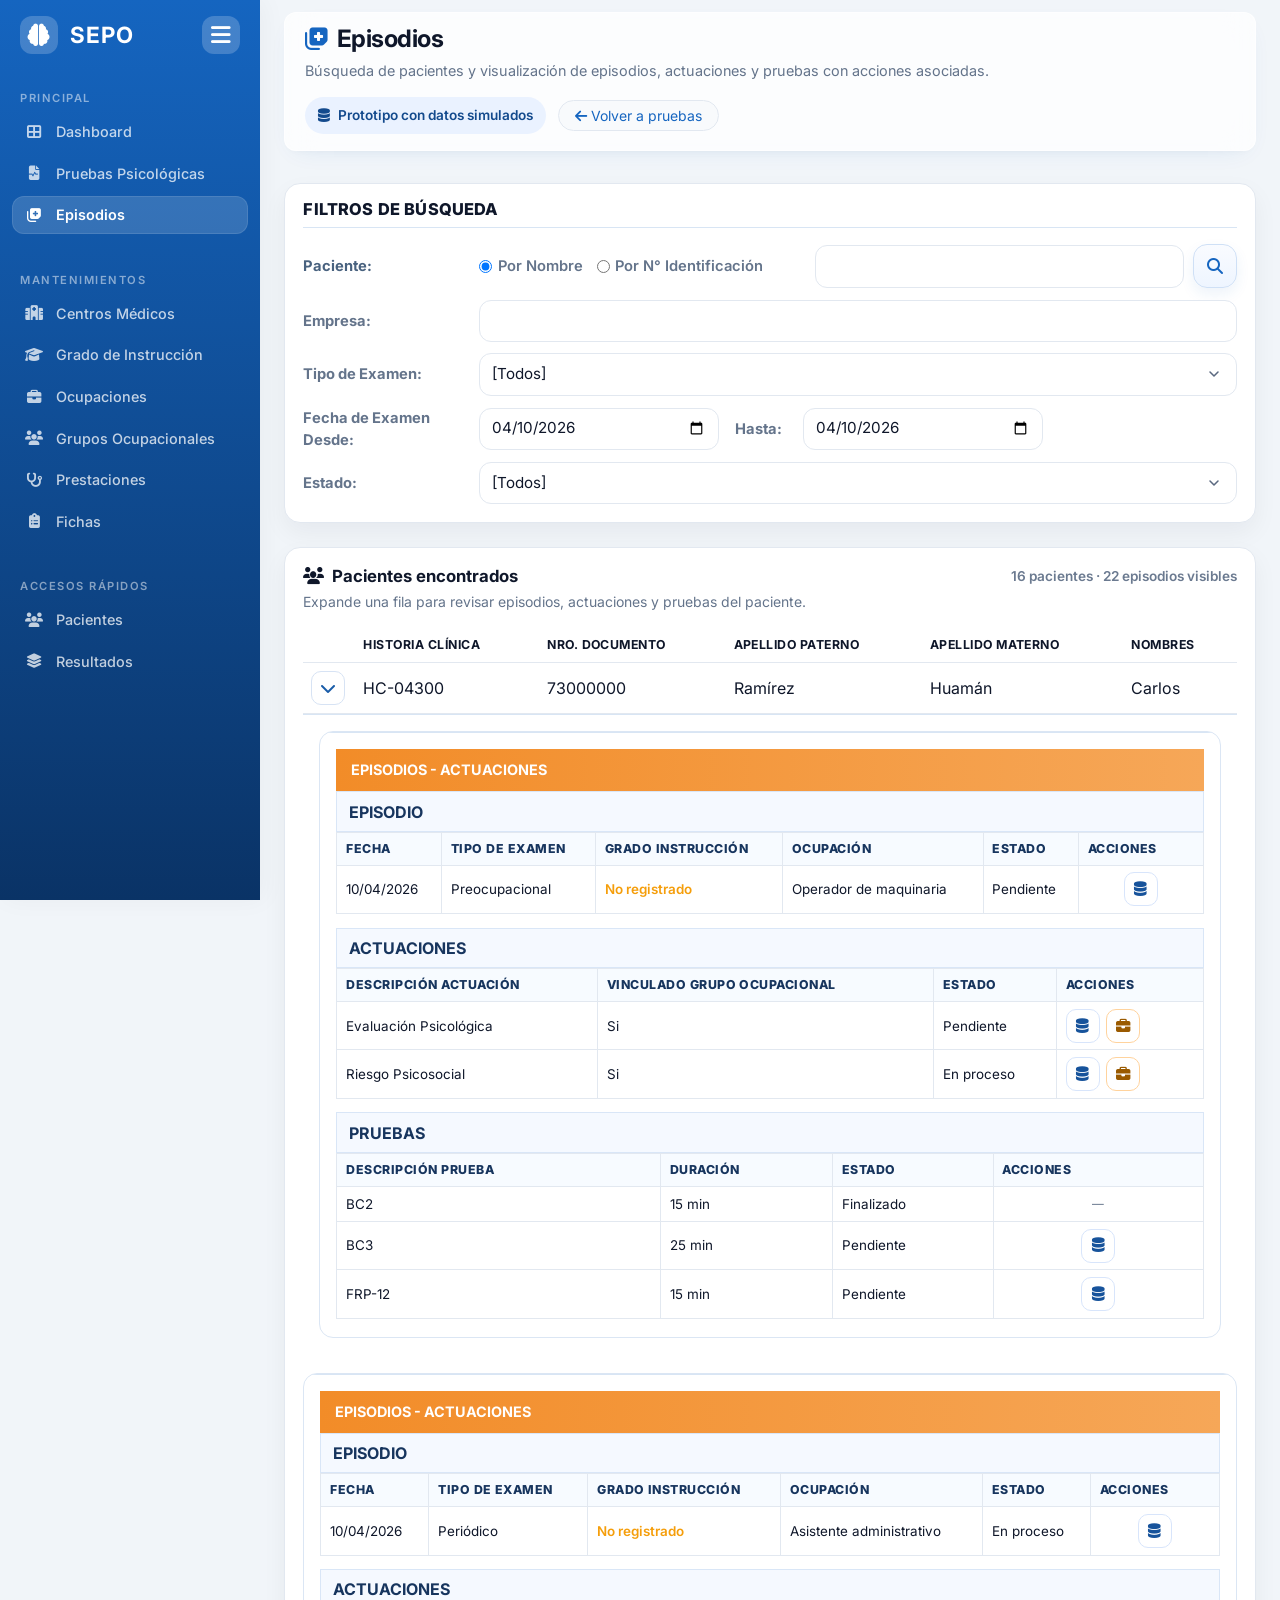
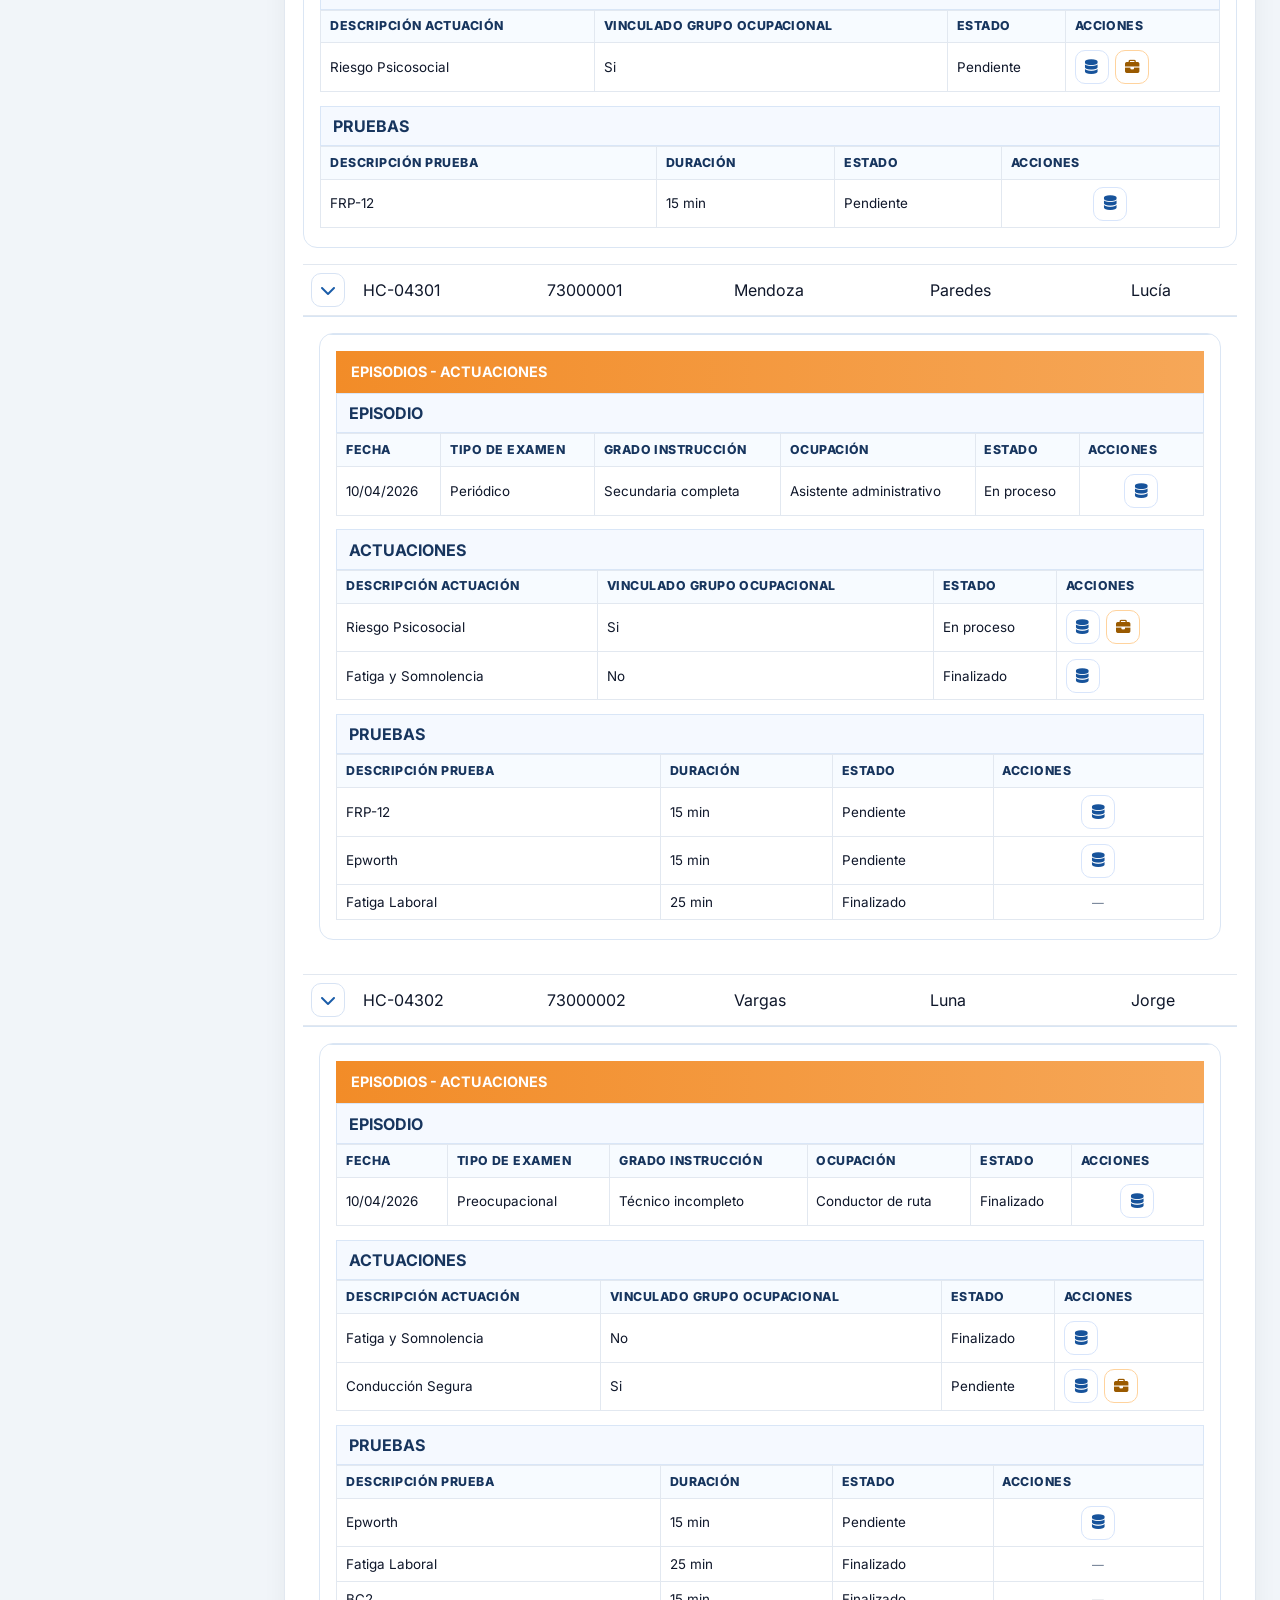
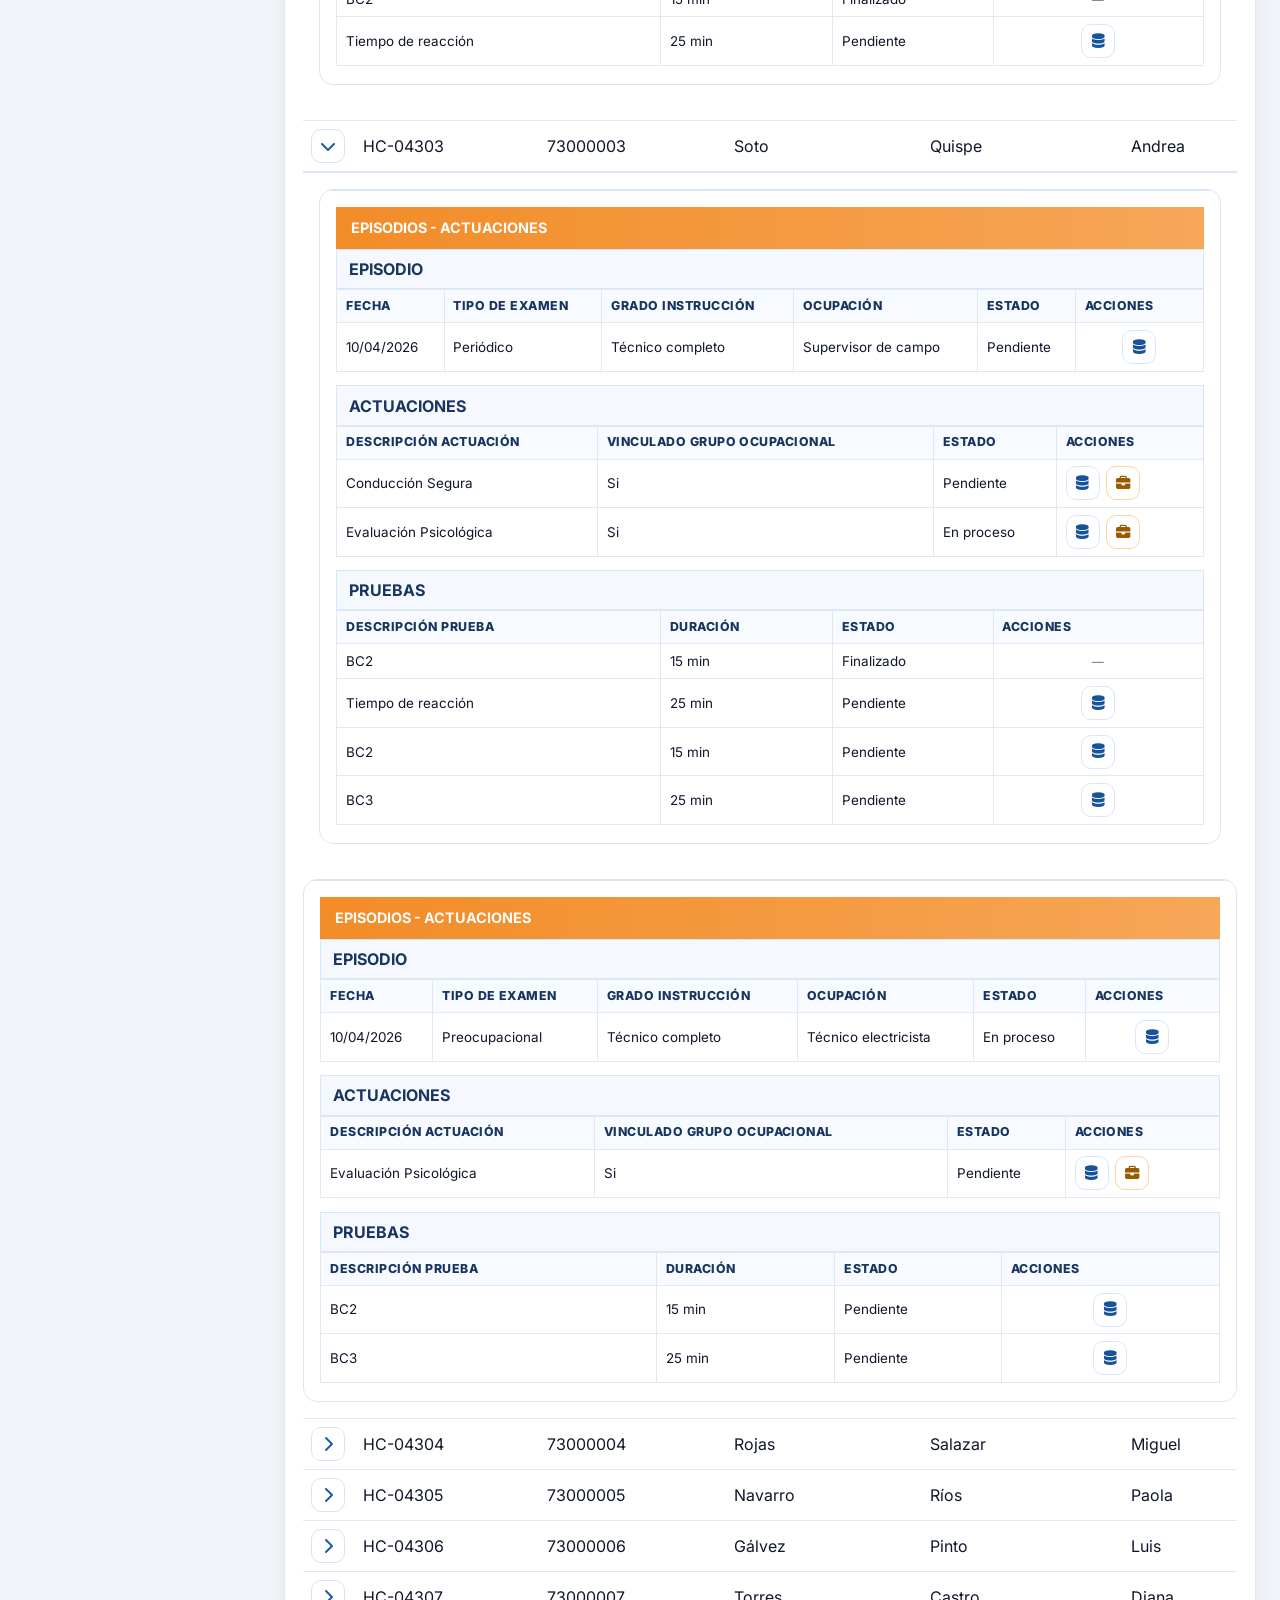
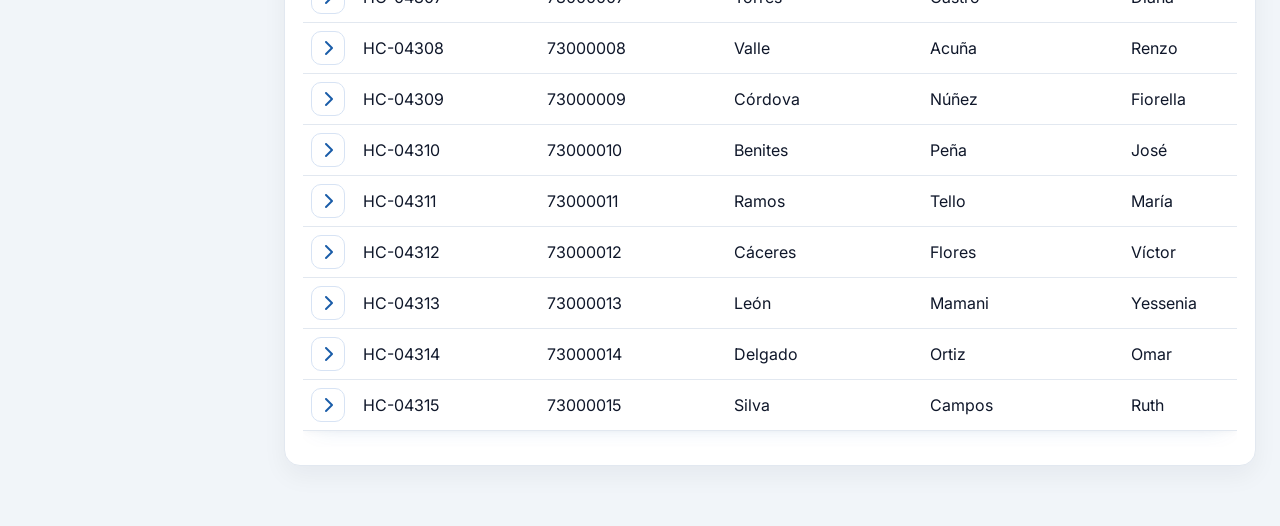
==== commit 96adee9d: "wt4ergzcdsfdc" ====
--- a/episodios.html
+++ b/episodios.html
@@ -130,8 +130,7 @@
                   <option value="Pendiente">Pendiente</option>
                   <option value="En proceso">En proceso</option>
                   <option value="Finalizado">Finalizado</option>
-                  <option value="Observado">Observado</option>
-                </select>
+                                  </select>
               </div>
             </div>
           </div>
--- a/css/styles.css
+++ b/css/styles.css
@@ -4699,6 +4699,27 @@
 .sfam-title{margin:0;font-weight:800;color:var(--primary-hover)}
 .sfam-subtitle{margin:.35rem 0 0;color:#64748b;font-size:.93rem;max-width:860px}
 .sfam-toolbar{display:flex;gap:.5rem;align-items:center}
+.sfam-grid-title{font-size:1rem;font-weight:800;color:#0f172a}
+.sfam-grid-search-wrap{min-width:min(100%,360px)}
+.sfam-table thead th,.sfam-map-table thead th{font-size:.78rem;text-transform:uppercase;letter-spacing:.03em;color:#64748b;border-bottom-color:#e5e7eb;background:#f8fafc}
+.sfam-grid-main,.sfam-field-cell{display:grid;gap:.15rem}
+.sfam-field-code{font-size:.74rem;font-weight:800;color:var(--primary-hover)}
+.sfam-field-label{font-size:.92rem;font-weight:700;color:#0f172a}
+.sfam-preview{font-size:.84rem;color:#334155;max-width:440px;line-height:1.35}
+.sfam-state-pill{display:inline-flex;align-items:center;gap:.45rem;border-radius:999px;padding:.42rem .7rem;font-size:.78rem;font-weight:700}
+.sfam-state-pill.is-ok{background:#ecfdf3;color:#15803d}
+.sfam-state-pill.is-pending{background:#fff7ed;color:#c2410c}
+.sfam-state-pill.is-idle{background:#f8fafc;color:#64748b}
+.sfam-state-pill.is-broken{background:#fff7ed;color:#b45309}
+.sfam-modal-dialog{max-width:min(1180px,calc(100vw - 40px))!important}
+.sfam-modal-content{border:none;border-radius:24px;overflow:hidden;box-shadow:0 30px 90px rgba(15,23,42,.24);min-height:min(86vh,920px)}
+.sfam-modal-header{padding:1rem 1.25rem;border-bottom:1px solid #e7ebf1;background:linear-gradient(180deg,#f8fbff 0%,#ffffff 100%)}
+.sfam-modal-title{margin:0;font-weight:800;color:var(--primary-hover)}
+.sfam-modal-subtitle{font-size:.9rem;color:#64748b;margin-top:.2rem}
+.sfam-modal-body{padding:1rem 1.25rem 1.15rem;background:#f8fafc;min-height:min(68vh,760px)}
+.sfam-modal-footer{padding:1rem 1.25rem;border-top:1px solid #e7ebf1;background:#fff}
+.sfam-editor-grid{display:grid;grid-template-columns:1fr;gap:.9rem;align-items:start}
+.sfam-editor-grid > *{width:100%}
 .sfam-autocomplete-wrap{position:relative}
 .sfam-autocomplete-list{position:absolute;top:calc(100% + 8px);left:0;right:0;background:#fff;border:1px solid #dbe5f0;border-radius:16px;box-shadow:0 18px 42px rgba(15,23,42,.12);padding:.45rem;z-index:1200;display:none;max-height:280px;overflow:auto}
 .sfam-autocomplete-list.is-open{display:block}
@@ -4709,35 +4730,87 @@
 .sfam-autocomplete-desc{font-size:.82rem;color:#64748b}
 .sfam-autocomplete-empty{padding:.9rem;color:#64748b;font-size:.9rem}
 .sfam-status-card{background:linear-gradient(135deg,#f8fbff 0%,#eef6ff 100%);border:1px solid #dbe7f5;border-radius:18px;padding:1rem;min-height:118px}
-.sfam-status-empty{height:100%;display:flex;align-items:center;justify-content:center;color:#64748b;font-size:.92rem;text-align:center}
+.sfam-status-empty,.sfam-empty-state{height:100%;display:flex;align-items:center;justify-content:center;color:#64748b;font-size:.92rem;text-align:center}
+.sfam-empty-state{flex-direction:column;background:#fff;border:1px dashed #cbd5e1;border-radius:20px;padding:2rem;gap:.55rem;min-height:280px}
+.sfam-empty-state i{font-size:1.4rem;color:#94a3b8}
+.sfam-empty-title{font-weight:800;color:#0f172a}
+.sfam-empty-text{max-width:420px;color:#64748b}
 .sfam-selected-head{display:flex;justify-content:space-between;gap:.75rem;align-items:flex-start}
 .sfam-selected-code{font-size:.76rem;font-weight:800;color:var(--primary-hover);letter-spacing:.02em}
 .sfam-selected-name{font-weight:800;color:#0f172a;font-size:1rem;line-height:1.2}
 .sfam-progress{height:10px;background:#dbeafe;border-radius:999px;overflow:hidden;margin:.8rem 0 .65rem}
 .sfam-progress-bar{height:100%;background:linear-gradient(90deg,var(--primary),#22c55e);border-radius:999px}
 .sfam-status-meta{display:flex;justify-content:space-between;gap:.75rem;flex-wrap:wrap;font-size:.84rem;color:#475569}
-.sfam-grid-title{font-size:1rem;font-weight:800;color:#0f172a}
 .sfam-summary-row{display:grid;grid-template-columns:repeat(3,minmax(0,1fr));gap:.8rem}
 .sfam-mini-card{border:1px solid #e5e7eb;border-radius:16px;padding:.85rem;background:#fff}
 .sfam-mini-card.is-ok{background:#f0fdf4;border-color:#bbf7d0}
 .sfam-mini-card.is-pending{background:#fffbeb;border-color:#fde68a}
 .sfam-mini-value{display:block;font-size:1.2rem;font-weight:800;color:#0f172a;line-height:1}
 .sfam-mini-label{display:block;margin-top:.32rem;font-size:.82rem;color:#64748b}
-.sfam-map-table thead th,.sfam-table thead th{font-size:.78rem;text-transform:uppercase;letter-spacing:.03em;color:#64748b;border-bottom-color:#e5e7eb;background:#f8fafc}
-.sfam-field-cell{display:grid;gap:.2rem}
-.sfam-field-code{font-size:.74rem;font-weight:800;color:var(--primary-hover)}
-.sfam-field-label{font-size:.9rem;font-weight:700;color:#0f172a}
 .sfam-field-tags{display:flex;gap:.35rem;flex-wrap:wrap}
 .sfam-map-select.is-broken{border-color:#f59e0b;background:#fffaf0}
 .sfam-inline-warning{margin-top:.35rem;font-size:.8rem;color:#b45309}
-.sfam-state-pill{display:inline-flex;align-items:center;gap:.45rem;border-radius:999px;padding:.42rem .7rem;font-size:.78rem;font-weight:700}
-.sfam-state-pill.is-ok{background:#ecfdf3;color:#15803d}
-.sfam-state-pill.is-pending{background:#fff7ed;color:#c2410c}
-.sfam-state-pill.is-idle{background:#f8fafc;color:#64748b}
-.sfam-state-pill.is-broken{background:#fff7ed;color:#b45309}
 .sfam-footer-actions{display:flex;justify-content:flex-end;gap:.6rem;flex-wrap:wrap}
-.sfam-preview{font-size:.84rem;color:#334155;max-width:440px;line-height:1.35}
-.sfam-grid-main{display:grid;gap:.15rem}
-.sfam-grid-search-wrap{min-width:min(100%,360px)}
 .sfam-alert{border-radius:14px}
-@media (max-width: 991px){.sfam-summary-row{grid-template-columns:1fr}.sfam-status-meta{flex-direction:column}}
+@media (max-width: 991px){.sfam-editor-grid{grid-template-columns:1fr}.sfam-summary-row{grid-template-columns:1fr}.sfam-status-meta{flex-direction:column}.sfam-modal-dialog{max-width:calc(100vw - 18px)!important;margin:.5rem auto}}
+
+.sfam-selected-question{margin-top:.75rem;padding:.7rem .8rem;border-radius:14px;background:#fff;border:1px dashed #cbd5e1;display:grid;gap:.2rem;font-size:.86rem;color:#475569}
+.sfam-selected-question.is-linked{border-style:solid;border-color:#bfdbfe;background:#f8fbff}
+.sfam-selected-question-label,.sfam-anchor-label{font-size:.72rem;font-weight:800;letter-spacing:.03em;text-transform:uppercase;color:#64748b}
+.sfam-question-anchor{display:flex;justify-content:space-between;gap:.75rem;align-items:center;flex-wrap:wrap;padding:.85rem 1rem;border-radius:16px;background:#f8fbff;border:1px solid #dbe7f5}
+.sfam-anchor-value{font-weight:700;color:#0f172a;line-height:1.35;max-width:760px}
+.sfam-workspace-locked{position:relative}
+.sfam-question-picker-backdrop{position:absolute;inset:0;background:rgba(248,250,252,.82);backdrop-filter:blur(1.5px);border-radius:20px;z-index:2}
+.sfam-question-picker{position:absolute;top:16px;left:50%;transform:translateX(-50%);width:min(680px,calc(100% - 24px));background:#fff;border:1px solid #dbe5f0;border-radius:20px;box-shadow:0 26px 70px rgba(15,23,42,.22);padding:.8rem .85rem;z-index:3}
+.sfam-question-picker-head{display:flex;justify-content:space-between;gap:.65rem;align-items:flex-start}
+.sfam-question-picker-title{font-size:.95rem;font-weight:800;color:#0f172a;line-height:1.2}
+.sfam-question-picker-subtitle{font-size:.82rem;color:#64748b;margin-top:.12rem;max-width:520px;line-height:1.35}
+.sfam-question-list{max-height:250px;overflow:auto;display:grid;gap:.42rem;padding-right:.1rem}
+.sfam-question-option{width:100%;border:1px solid #dbe5f0;background:#fff;border-radius:14px;padding:.62rem .72rem;text-align:left;display:grid;gap:.12rem;transition:.16s ease}
+.sfam-question-option:hover{border-color:#93c5fd;background:#f8fbff;transform:translateY(-1px)}
+.sfam-question-option.is-selected{border-color:var(--primary);box-shadow:0 0 0 2px rgba(37,99,235,.12);background:#eff6ff}
+.sfam-question-code{font-size:.72rem;font-weight:800;color:var(--primary-hover)}
+.sfam-question-text{font-weight:700;color:#0f172a;line-height:1.35}
+.sfam-question-picker-actions{display:flex;justify-content:flex-end;gap:.5rem;flex-wrap:wrap}
+.sfam-empty-state-soft{min-height:180px}
+@media (max-width: 991px){.sfam-question-picker{position:relative;top:auto;left:auto;transform:none;width:100%;padding:.78rem}}
+
+
+.sfam-modal-body{position:relative;overflow-x:hidden}
+.sfam-workspace-locked{position:relative;pointer-events:none;user-select:none}
+.sfam-question-layer{position:absolute;inset:0;z-index:1600;display:block}
+.sfam-question-picker-backdrop{position:absolute;inset:0;background:rgba(248,250,252,.82);backdrop-filter:blur(1.5px);border-radius:0;z-index:0}
+.sfam-question-picker{position:absolute;top:16px;left:50%;transform:translateX(-50%);width:min(760px,calc(100% - 24px));max-height:calc(100% - 32px);overflow:auto;background:#fff;border:1px solid #dbe5f0;border-radius:22px;box-shadow:0 26px 70px rgba(15,23,42,.22);padding:1rem;z-index:1}
+.sfam-question-option:focus,.sfam-question-option:active{outline:none}
+.sfam-question-option::-moz-focus-inner{border:0}
+@media (max-width: 991px){.sfam-question-layer{position:fixed;inset:0;z-index:2000}.sfam-question-picker{top:12px;width:min(680px,calc(100vw - 16px));max-height:calc(100vh - 24px)}}
+
+/* 2026-04-06 · Factor workflow + fichas asociadas refinements */
+.sfb2-panel--library-accent{border:1px solid #dbeafe;background:linear-gradient(180deg,#f8fbff 0%,#ffffff 100%);box-shadow:0 10px 24px rgba(37,99,235,.06)}
+.sfb2-panel--operators-accent{border:1px solid #fde68a;background:linear-gradient(180deg,#fffdf5 0%,#ffffff 100%);box-shadow:0 10px 24px rgba(245,158,11,.08)}
+.sfb2-panel--formula-accent{border:1px solid #c7d2fe;background:linear-gradient(180deg,#f8faff 0%,#ffffff 100%);box-shadow:0 10px 24px rgba(99,102,241,.08)}
+.sfb2-panel--library-accent .sfb2-panel-title,.sfb2-panel--library-accent .sfb2-tab.is-active{color:#1d4ed8}
+.sfb2-panel--operators-accent .sfb2-panel-title,.sfb2-panel--operators-accent .sfb2-operator-title{color:#b45309}
+.sfb2-panel--formula-accent .sfb2-panel-title,.sfb2-panel--formula-accent .sfb2-formula-label{color:#4338ca}
+
+.sepo-factor-advanced-grid{display:grid;grid-template-columns:repeat(3,minmax(0,1fr));gap:.9rem}
+.sepo-factor-advanced-card{background:#fff;border:1px solid #e2e8f0;border-radius:18px;padding:1rem;box-shadow:0 8px 20px rgba(15,23,42,.04)}
+.sepo-factor-advanced-card--expected{background:linear-gradient(180deg,#f8fbff 0%,#ffffff 100%)}
+.sepo-factor-advanced-title{font-size:.82rem;font-weight:800;text-transform:uppercase;letter-spacing:.04em;color:#475569;margin-bottom:.6rem}
+.sepo-factor-advanced-help{margin-top:.55rem;font-size:.82rem;line-height:1.45;color:#64748b}
+.sepo-factor-output-types{display:flex;flex-wrap:wrap;gap:.85rem .95rem}
+.sepo-factor-output-types .form-check{margin:0}
+.sepo-factor-item-main{display:grid;gap:.18rem}
+.sepo-factor-meta-line{display:flex;flex-wrap:wrap;gap:.4rem;margin-top:.2rem}
+.sepo-factor-badge,.sepo-factor-range,.sepo-factor-auto{display:inline-flex;align-items:center;border-radius:999px;padding:.2rem .55rem;font-size:.74rem;font-weight:700}
+.sepo-factor-badge{background:#eff6ff;color:#1d4ed8;border:1px solid #bfdbfe}
+.sepo-factor-range{background:#f8fafc;color:#334155;border:1px solid #cbd5e1}
+.sepo-factor-auto{background:#ecfdf3;color:#15803d;border:1px solid #bbf7d0}
+.sepo-factor-summary-types{display:flex;flex-wrap:wrap;gap:.35rem}
+@media (max-width: 991px){.sepo-factor-advanced-grid{grid-template-columns:1fr}}
+
+.sfam-type-select:disabled{background:#f8fafc;color:#94a3b8}
+.sfam-factor-picker{width:min(640px,calc(100% - 24px));padding:.8rem .85rem}
+.sfam-factor-list-compact{max-height:220px;gap:.36rem}
+.sfam-factor-list-compact .sfam-question-option{padding:.52rem .65rem;gap:.08rem}
+.sfam-factor-types{display:flex;flex-wrap:wrap;gap:.3rem;margin-top:.1rem}
--- a/css/episodios.css
+++ b/css/episodios.css
@@ -0,0 +1,559 @@
+body {
+  background: linear-gradient(180deg, #f6f8fc 0%, #eef4fb 100%);
+}
+
+.ep-card,
+.ep-modal,
+.ep-subpanel {
+  border: 1px solid rgba(15, 23, 42, 0.08);
+  border-radius: 18px;
+  box-shadow: 0 12px 32px rgba(15, 23, 42, 0.06);
+}
+
+.ep-card .card-body {
+  padding: 1.15rem 1.15rem 1.1rem;
+}
+
+.ep-card-title-row {
+  display: flex;
+  justify-content: space-between;
+  align-items: flex-start;
+  gap: 1rem;
+  flex-wrap: wrap;
+}
+
+.ep-section-title {
+  font-size: 1.05rem;
+  font-weight: 700;
+  color: #123a68;
+}
+
+.ep-header-actions {
+  display: flex;
+  gap: .75rem;
+  align-items: center;
+  flex-wrap: wrap;
+}
+
+.ep-pill {
+  display: inline-flex;
+  align-items: center;
+  gap: .5rem;
+  padding: .5rem .8rem;
+  border-radius: 999px;
+  background: #eaf2ff;
+  color: #134a8d;
+  font-size: .85rem;
+  font-weight: 600;
+}
+
+.ep-table thead th {
+  white-space: nowrap;
+  font-size: .79rem;
+  text-transform: uppercase;
+  color: #5b6980;
+  letter-spacing: .04em;
+}
+
+.ep-table tbody td {
+  vertical-align: middle;
+}
+
+.ep-expand-btn {
+  width: 34px;
+  height: 34px;
+  border-radius: 10px;
+  border: 1px solid #d7e3f4;
+  background: #fff;
+  color: #195ca8;
+  display: inline-flex;
+  align-items: center;
+  justify-content: center;
+  transition: .2s ease;
+}
+
+.ep-expand-btn:hover {
+  background: #edf4ff;
+  border-color: #b7ccec;
+}
+
+.ep-detail-row > td {
+  padding: 0 !important;
+  background: #f8fbff;
+}
+
+.ep-detail-wrap {
+  padding: 1rem 1rem 1.15rem;
+  border-top: 1px solid #d8e5f4;
+}
+
+.ep-detail-card {
+  border: 1px solid #dbe6f4;
+  border-radius: 16px;
+  background: #fff;
+  overflow: hidden;
+}
+
+.ep-detail-head {
+  display: flex;
+  justify-content: space-between;
+  align-items: center;
+  gap: 1rem;
+  flex-wrap: wrap;
+  padding: .95rem 1rem;
+  background: linear-gradient(90deg, #f28c28 0%, #f6a758 100%);
+  color: #fff;
+}
+
+.ep-detail-title {
+  font-size: .95rem;
+  font-weight: 700;
+  letter-spacing: .02em;
+}
+
+.ep-detail-meta {
+  display: flex;
+  flex-wrap: wrap;
+  gap: .5rem;
+}
+
+.ep-chip {
+  display: inline-flex;
+  align-items: center;
+  gap: .35rem;
+  padding: .35rem .65rem;
+  border-radius: 999px;
+  font-size: .78rem;
+  font-weight: 600;
+  background: rgba(255,255,255,.18);
+}
+
+.ep-accordion-item + .ep-accordion-item {
+  border-top: 1px solid #ebf1f8;
+}
+
+.ep-accordion-trigger {
+  width: 100%;
+  border: 0;
+  background: transparent;
+  padding: .9rem 1rem;
+  display: flex;
+  justify-content: space-between;
+  align-items: center;
+  gap: 1rem;
+  text-align: left;
+}
+
+.ep-accordion-trigger:hover { background: #f7fbff; }
+
+.ep-accordion-label {
+  display: flex;
+  align-items: center;
+  gap: .75rem;
+}
+
+.ep-accordion-icon {
+  width: 30px;
+  height: 30px;
+  border-radius: 10px;
+  display: inline-flex;
+  align-items: center;
+  justify-content: center;
+  background: #eef5ff;
+  color: #165aa5;
+}
+
+.ep-accordion-title { font-weight: 700; color: #17355e; }
+.ep-accordion-subtitle { font-size: .83rem; color: #6b7a90; margin-top: .1rem; }
+.ep-chevron { color: #55739c; transition: transform .2s ease; }
+.ep-accordion-item.is-open .ep-chevron { transform: rotate(180deg); }
+
+.ep-accordion-panel { display: none; padding: 0 1rem 1rem 1rem; }
+.ep-accordion-item.is-open > .ep-accordion-panel { display: block; }
+
+.ep-grid-table {
+  width: 100%;
+  border-collapse: separate;
+  border-spacing: 0;
+  border: 1px solid #e4edf8;
+  border-radius: 14px;
+  overflow: hidden;
+}
+.ep-grid-table th, .ep-grid-table td { padding: .8rem .85rem; border-bottom: 1px solid #edf2f8; }
+.ep-grid-table tr:last-child td { border-bottom: 0; }
+.ep-grid-table th {
+  background: #f5f9ff;
+  font-size: .78rem;
+  text-transform: uppercase;
+  color: #5e7393;
+  letter-spacing: .04em;
+}
+.ep-grid-table td { background: #fff; }
+
+.ep-status {
+  display: inline-flex;
+  align-items: center;
+  padding: .3rem .65rem;
+  border-radius: 999px;
+  font-size: .76rem;
+  font-weight: 700;
+}
+.ep-status-pendiente { background: #fff4d8; color: #946200; }
+.ep-status-proceso { background: #e8f1ff; color: #174b9a; }
+.ep-status-finalizado { background: #e7f8ef; color: #1d7a4f; }
+.ep-status-observado { background: #ffe8e8; color: #a33c3c; }
+
+.ep-btn-action {
+  border-radius: 999px;
+  font-size: .78rem;
+  font-weight: 700;
+  padding: .38rem .8rem;
+  border: 1px solid transparent;
+  white-space: nowrap;
+}
+.ep-btn-action + .ep-btn-action { margin-left: .4rem; }
+.ep-btn-secondary { background: #eef5ff; color: #17539b; border-color: #d8e5fb; }
+.ep-btn-secondary:hover { background: #e1eeff; }
+.ep-btn-primarySoft { background: #fff2df; color: #9a5a00; border-color: #ffd39d; }
+.ep-btn-primarySoft:hover { background: #ffe8c1; }
+
+.ep-context-box {
+  background: #f7fbff;
+  border: 1px solid #dde9f7;
+  border-radius: 14px;
+  padding: .85rem .95rem;
+}
+.ep-context-title { font-size: .78rem; text-transform: uppercase; letter-spacing: .04em; color: #61748f; }
+.ep-context-main { font-weight: 700; color: #17355e; }
+
+.ep-subpanel {
+  padding: 1rem;
+  background: #fbfdff;
+}
+.ep-subpanel-title {
+  font-size: .9rem;
+  font-weight: 700;
+  color: #17355e;
+  margin-bottom: .8rem;
+}
+.ep-check-list { display: grid; gap: .65rem; max-height: 440px; overflow: auto; }
+.ep-check-item {
+  border: 1px solid #e1ebf8;
+  border-radius: 14px;
+  padding: .8rem .85rem;
+  background: #fff;
+}
+.ep-check-item label { display:flex; gap:.8rem; align-items:flex-start; cursor:pointer; }
+.ep-check-meta { font-size: .8rem; color: #6d7b91; margin-top: .15rem; }
+.ep-preview-panel {
+  min-height: 260px;
+  border: 1px dashed #cfdeef;
+  border-radius: 14px;
+  background: #fff;
+  padding: .9rem;
+}
+.ep-preview-card + .ep-preview-card { margin-top: .75rem; }
+.ep-preview-card {
+  border: 1px solid #e5eef8;
+  border-radius: 14px;
+  padding: .85rem;
+  background: #fbfdff;
+}
+.ep-preview-title { font-weight: 700; color: #17355e; }
+.ep-preview-list { margin: .45rem 0 0; padding-left: 1rem; color: #526277; }
+
+.ep-result-summary {
+  font-size: .85rem;
+  color: #5c6d86;
+  font-weight: 600;
+}
+.ep-empty {
+  padding: 2.4rem 1rem;
+  text-align: center;
+  color: #687a93;
+}
+
+@media (max-width: 991.98px) {
+  .ep-grid-table,
+  .ep-grid-table thead,
+  .ep-grid-table tbody,
+  .ep-grid-table th,
+  .ep-grid-table td,
+  .ep-grid-table tr { display: block; }
+  .ep-grid-table thead { display: none; }
+  .ep-grid-table tr { border-bottom: 1px solid #ecf2f8; }
+  .ep-grid-table td { border: 0; padding-top: .45rem; padding-bottom: .45rem; }
+  .ep-grid-table td::before {
+    content: attr(data-label);
+    display: block;
+    font-size: .72rem;
+    text-transform: uppercase;
+    color: #6d7b91;
+    font-weight: 700;
+    margin-bottom: .15rem;
+  }
+}
+
+
+.ep-prestation-head {
+  display: flex;
+  align-items: stretch;
+  gap: .75rem;
+  padding: .6rem .9rem 0;
+  flex-wrap: wrap;
+}
+.ep-accordion-trigger-split {
+  flex: 1 1 520px;
+  border: 1px solid #e6eef8;
+  border-radius: 14px;
+  background: #fff;
+}
+.ep-prestation-actions {
+  display: flex;
+  align-items: center;
+  justify-content: flex-end;
+  flex: 0 0 auto;
+  padding-top: .25rem;
+}
+.ep-accordion-item .ep-accordion-panel { padding-top: .65rem; }
+
+
+.ep-filter-card-body {
+  padding: 1rem 1.15rem 1.1rem !important;
+}
+.ep-filter-head {
+  display: flex;
+  align-items: center;
+  gap: .75rem;
+  border-bottom: 1px solid #dbe6f4;
+  margin-bottom: 1rem;
+  padding-bottom: .5rem;
+}
+.ep-filter-title {
+  margin: 0;
+  font-size: 1.02rem;
+  font-weight: 800;
+  color: #17355e;
+  letter-spacing: .01em;
+}
+.ep-filter-grid {
+  display: grid;
+  gap: .7rem;
+}
+.ep-filter-row {
+  display: grid;
+  grid-template-columns: 160px minmax(0,1fr);
+  align-items: center;
+  gap: .7rem 1rem;
+}
+.ep-filter-row-paciente {
+  grid-template-columns: 160px 320px minmax(280px,1fr);
+}
+.ep-filter-row-dates {
+  grid-template-columns: 160px minmax(180px,240px) 52px minmax(180px,240px);
+}
+.ep-filter-label,
+.ep-filter-inline-label {
+  font-weight: 700;
+  color: #49627f;
+  font-size: .92rem;
+  margin: 0;
+}
+.ep-filter-patient-options {
+  display: flex;
+  align-items: center;
+  gap: .85rem;
+  font-weight: 600;
+  color: #61748f;
+  min-height: 42px;
+}
+.ep-filter-patient-options label {
+  display: inline-flex;
+  align-items: center;
+  gap: .35rem;
+  font-size: .92rem;
+}
+.ep-filter-patient-search {
+  display: grid;
+  grid-template-columns: minmax(0,1fr) 44px;
+  gap: .55rem;
+  align-items: center;
+}
+.ep-filter-control,
+.ep-filter-date-wrap {
+  min-width: 0;
+}
+.ep-filter-card-body .form-control,
+.ep-filter-card-body .form-select {
+  min-height: 42px;
+  border-radius: 12px;
+  border-width: 1px;
+  box-shadow: none;
+  font-size: .95rem;
+}
+.ep-filter-card-body .form-control::placeholder {
+  color: #99a8bc;
+}
+.ep-filter-card-body .form-control:focus,
+.ep-filter-card-body .form-select:focus {
+  box-shadow: 0 0 0 4px rgba(21, 101, 192, 0.12) !important;
+}
+.ep-search-icon-btn {
+  width: 44px;
+  height: 44px;
+  border-radius: 14px;
+  border: 1px solid #cfe0f6;
+  background: linear-gradient(180deg, #f9fbff 0%, #eef5ff 100%);
+  color: #1565c0;
+  display: inline-flex;
+  align-items: center;
+  justify-content: center;
+  font-size: 1rem;
+  box-shadow: 0 6px 14px rgba(21, 101, 192, 0.08);
+  transition: .18s ease;
+}
+.ep-search-icon-btn:hover {
+  background: linear-gradient(180deg, #ffffff 0%, #e8f1ff 100%);
+  border-color: #b8d0ef;
+  transform: translateY(-1px);
+}
+#ep_filtroEmpresa,
+#ep_filtroPaciente,
+#ep_filtroFechaDesde,
+#ep_filtroFechaHasta,
+#ep_filtroTipoExamen,
+#ep_filtroEstado {
+  padding-top: .55rem;
+  padding-bottom: .55rem;
+}
+
+.ep-structured-panel { border: 1px solid #cfd5df; background: #fff; }
+.ep-structured-title { background: #fff; border: 1px solid #404040; text-align: center; font-weight: 800; font-size: .96rem; padding: .28rem .75rem; margin-bottom: .85rem; }
+.ep-structured-block + .ep-structured-block { margin-top: 1rem; }
+.ep-block-title { background: #f4f4f4; border: 1px solid #4a4a4a; text-align: center; font-weight: 800; padding: .22rem .6rem; margin-bottom: 0; }
+.ep-plain-table { width: 100%; border-collapse: collapse; }
+.ep-plain-table th, .ep-plain-table td { border: 1px solid #4a4a4a; padding: .26rem .45rem; font-size: .87rem; vertical-align: middle; }
+.ep-plain-table th { background: #f6f6f6; font-weight: 800; }
+.ep-plain-table td { background: #fff; }
+.ep-plain-table .ep-actions-cell { background: #ffe8dc; min-width: 170px; }
+.ep-action-stack { display: flex; flex-direction: column; gap: .35rem; align-items: flex-start; }
+.ep-btn-action.ep-btn-plain { border-radius: 4px; padding: .22rem .55rem; font-size: .8rem; font-weight: 700; }
+.ep-btn-plain.ep-btn-secondary { background: #f7ede5; color: #5e3810; border-color: #e6b98f; }
+.ep-btn-plain.ep-btn-primarySoft { background: #f7ede5; color: #5e3810; border-color: #e6b98f; }
+.ep-helper-notes { margin-top: .7rem; font-size: .8rem; color: #333; }
+.ep-helper-notes div + div { margin-top: .18rem; }
+
+@media (max-width: 992px) {
+  .ep-filter-row, .ep-filter-row-paciente, .ep-filter-row-dates { grid-template-columns: 1fr; }
+  .ep-filter-inline-label { margin-top: .15rem; }
+}
+
+
+/* Ajustes visuales alineados al sistema */
+.ep-card, .ep-modal, .ep-subpanel {
+  border-radius: 16px;
+  border: 1px solid rgba(15, 23, 42, 0.08);
+  box-shadow: 0 10px 24px rgba(15, 23, 42, 0.05);
+}
+.ep-section-title, .ep-filter-title { color: #123a68; }
+.ep-filter-head { border-bottom: 1px solid #d8e5f4; }
+.ep-result-summary { color: #6b7a90; }
+.ep-table thead th { color: #17355e; font-size: .77rem; }
+.ep-table tbody tr:hover > td { background: #f8fbff; }
+
+.ep-structured-panel {
+  border: 1px solid #dbe6f4;
+  border-radius: 14px;
+  overflow: hidden;
+  box-shadow: none;
+}
+.ep-structured-title {
+  background: linear-gradient(90deg, #f28c28 0%, #f6a758 100%);
+  color: #fff;
+  border: 0;
+  text-align: left;
+  font-weight: 700;
+  font-size: .9rem;
+  padding: .65rem .9rem;
+  margin-bottom: 0;
+}
+.ep-structured-block + .ep-structured-block { margin-top: .85rem; }
+.ep-block-title {
+  background: #f5f9ff;
+  border: 1px solid #d9e6f7;
+  color: #17355e;
+  text-align: left;
+  font-weight: 700;
+  padding: .45rem .7rem;
+}
+.ep-plain-table th, .ep-plain-table td {
+  border: 1px solid #e3ebf7;
+  padding: .42rem .55rem;
+  font-size: .84rem;
+}
+.ep-plain-table th {
+  background: #f7fbff;
+  color: #5e7393;
+  text-transform: uppercase;
+  letter-spacing: .03em;
+  font-size: .74rem;
+}
+.ep-plain-table .ep-actions-cell {
+  background: #fff;
+  min-width: 108px;
+}
+.ep-action-stack {
+  flex-direction: row;
+  flex-wrap: wrap;
+  gap: .38rem;
+  align-items: center;
+}
+.ep-actions-cell { text-align: center; }
+.ep-icon-btn {
+  width: 34px;
+  height: 34px;
+  border-radius: 10px;
+  border: 1px solid #d8e5fb;
+  background: #fff;
+  display: inline-flex;
+  align-items: center;
+  justify-content: center;
+  transition: .18s ease;
+}
+.ep-icon-btn i { font-size: .9rem; }
+.ep-icon-btn-secondary { color: #17539b; }
+.ep-icon-btn-secondary:hover { background: #eef5ff; border-color: #bfd4f5; }
+.ep-icon-btn-primary { color: #9a5a00; border-color: #ffd39d; }
+.ep-icon-btn-primary:hover { background: #fff2df; border-color: #f1c487; }
+.ep-helper-notes { display:none; }
+
+
+.ep-filter-card-body .form-select { background-position: right .9rem center; }
+
+
+/* Selects de Episodios: caret visible y consistente con el sistema */
+#ep_mainContent .form-select,
+#ep_modalGrupo .form-select,
+#ep_modalRecuperacion .form-select,
+#ep_modalReplica .form-select {
+  -webkit-appearance: none;
+  appearance: none;
+  padding-right: 2.6rem !important;
+  background-color: var(--surface-elevated, #fff) !important;
+  background-image: url("data:image/svg+xml,%3Csvg xmlns='http://www.w3.org/2000/svg' width='18' height='18' viewBox='0 0 20 20' fill='none'%3E%3Cpath d='M5 7.5L10 12.5L15 7.5' stroke='%235b6980' stroke-width='1.9' stroke-linecap='round' stroke-linejoin='round'/%3E%3C/svg%3E") !important;
+  background-repeat: no-repeat !important;
+  background-position: right .85rem center !important;
+  background-size: 16px 16px !important;
+}
+
+#ep_mainContent .form-select:hover,
+#ep_modalGrupo .form-select:hover,
+#ep_modalRecuperacion .form-select:hover,
+#ep_modalReplica .form-select:hover {
+  border-color: #bfd4f5 !important;
+}
+
+#ep_mainContent .form-select:disabled,
+#ep_modalGrupo .form-select:disabled {
+  background-image: url("data:image/svg+xml,%3Csvg xmlns='http://www.w3.org/2000/svg' width='18' height='18' viewBox='0 0 20 20' fill='none'%3E%3Cpath d='M5 7.5L10 12.5L15 7.5' stroke='%2399a8bc' stroke-width='1.9' stroke-linecap='round' stroke-linejoin='round'/%3E%3C/svg%3E") !important;
+}
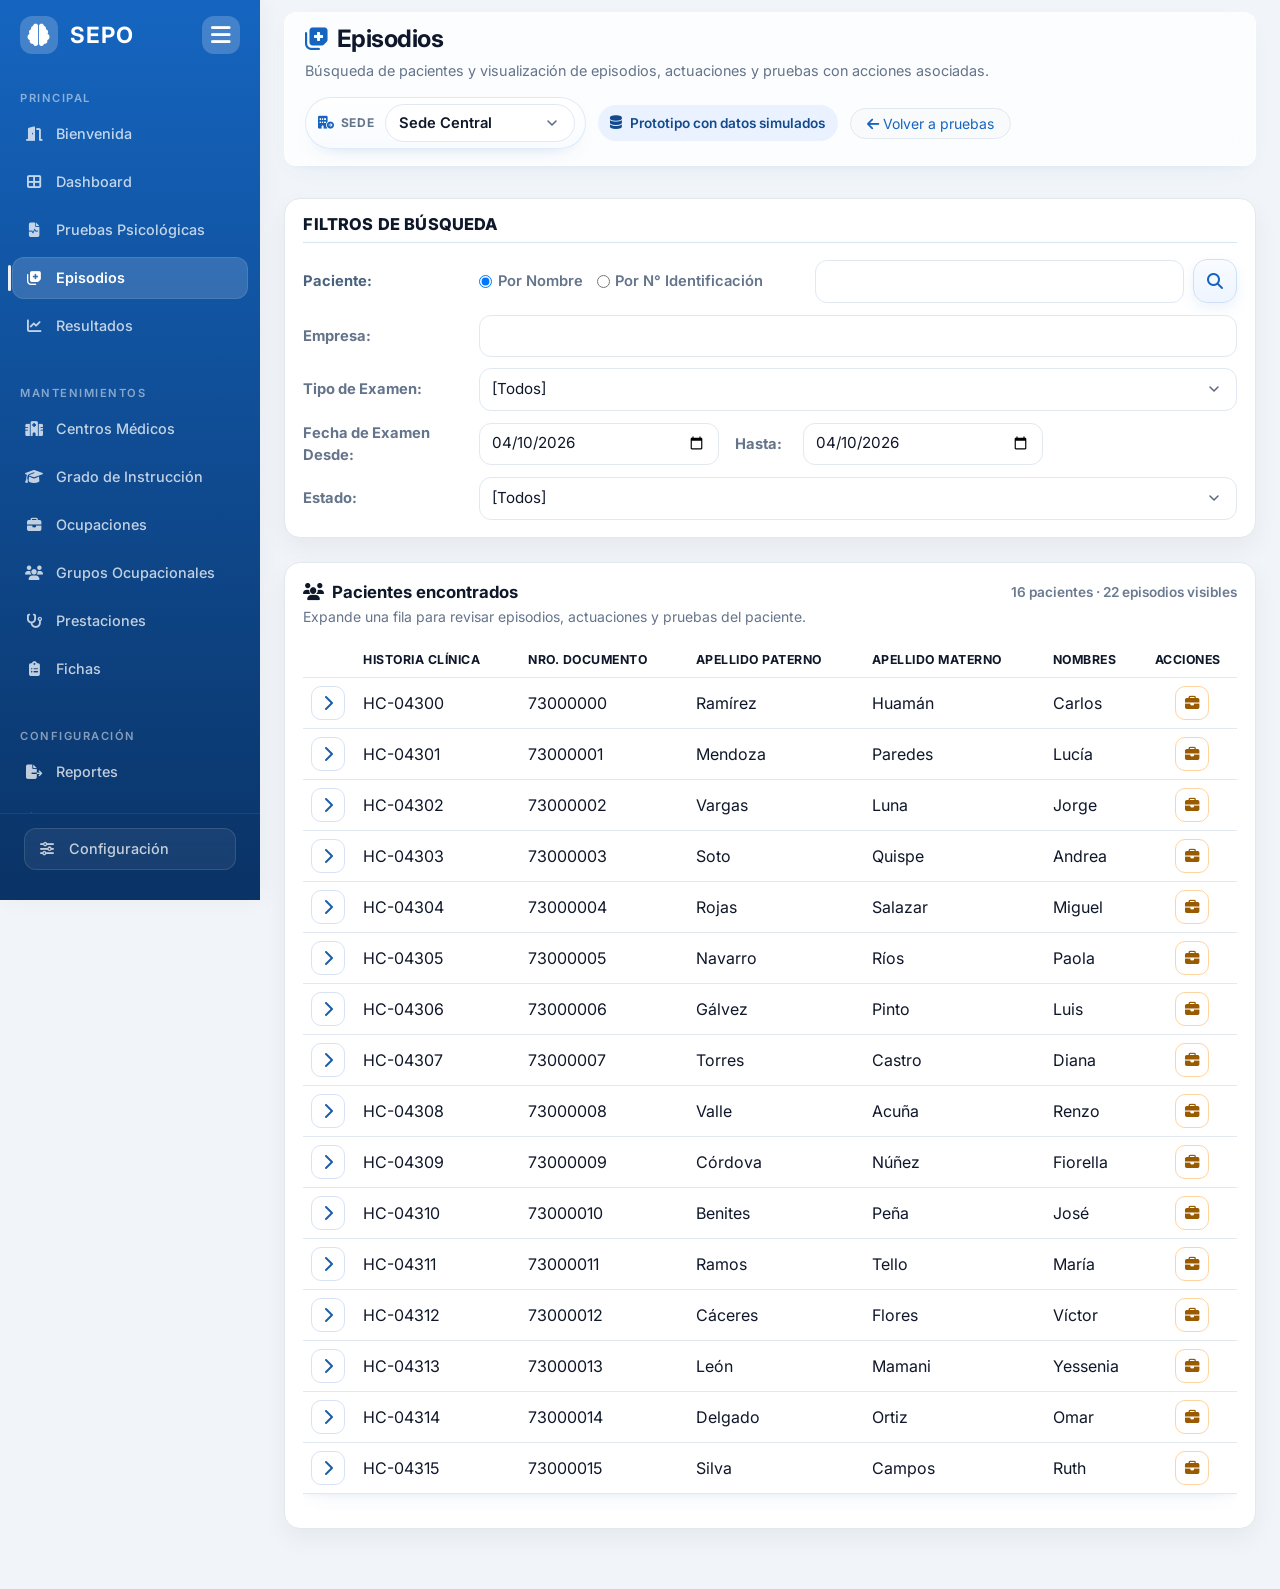
==== commit 77edf9e2: "jhgjhfgfx" ====
--- a/episodios.html
+++ b/episodios.html
@@ -32,41 +32,38 @@
           <i class="fas fa-bars fa-fw"></i>
         </div>
       </div>
-
+      <div class="sidebar-scroll">
       <div class="sidebar-section mt-2"><span>Principal</span></div>
       <ul class="nav flex-column">
-        <li>
-          <a class="nav-link" href="index.html" title="Dashboard">
-            <i class="fas fa-th-large fa-fw"></i> <span>Dashboard</span>
-          </a>
-        </li>
-        <li>
-          <a class="nav-link" href="index.html" title="Pruebas Psicológicas">
-            <i class="fas fa-file-medical-alt fa-fw"></i> <span>Pruebas Psicológicas</span>
-          </a>
-        </li>
-        <li>
-          <a class="nav-link active" href="episodios.html" title="Episodios" id="ep_navEpisodios">
-            <i class="fas fa-notes-medical fa-fw"></i> <span>Episodios</span>
-          </a>
-        </li>
+        <li><a class="nav-link " href="index.html#dashboard" title="Dashboard"><i class="fas fa-th-large fa-fw"></i><span>Dashboard</span></a></li>
+        <li><a class="nav-link " href="index.html#pruebas" title="Pruebas Psicológicas"><i class="fas fa-file-medical-alt fa-fw"></i><span>Pruebas Psicológicas</span></a></li>
+        <li><a class="nav-link active" href="episodios.html" title="Episodios"><i class="fas fa-notes-medical fa-fw"></i><span>Episodios</span></a></li>
+        <li><a class="nav-link " href="resultados.html" title="Resultados"><i class="fas fa-chart-line fa-fw"></i><span>Resultados</span></a></li>
       </ul>
 
       <div class="sidebar-section mt-4"><span>Mantenimientos</span></div>
       <ul class="nav flex-column">
-        <li><a class="nav-link" href="index.html" title="Centros Médicos"><i class="fas fa-hospital fa-fw"></i><span>Centros Médicos</span></a></li>
-        <li><a class="nav-link" href="index.html" title="Grado de Instrucción"><i class="fas fa-graduation-cap fa-fw"></i><span>Grado de Instrucción</span></a></li>
-        <li><a class="nav-link" href="index.html" title="Ocupaciones"><i class="fas fa-briefcase fa-fw"></i><span>Ocupaciones</span></a></li>
-        <li><a class="nav-link" href="index.html" title="Grupos Ocupacionales"><i class="fas fa-users fa-fw"></i><span>Grupos Ocupacionales</span></a></li>
-        <li><a class="nav-link" href="index.html" title="Prestaciones"><i class="fas fa-stethoscope fa-fw"></i><span>Prestaciones</span></a></li>
-        <li><a class="nav-link" href="index.html" title="Fichas"><i class="fas fa-clipboard-list fa-fw"></i><span>Fichas</span></a></li>
+        <li><a class="nav-link " href="index.html#centros" title="Centros Médicos"><i class="fas fa-hospital fa-fw"></i><span>Centros Médicos</span></a></li>
+        <li><a class="nav-link " href="index.html#grado" title="Grado de Instrucción"><i class="fas fa-graduation-cap fa-fw"></i><span>Grado de Instrucción</span></a></li>
+        <li><a class="nav-link " href="index.html#ocupaciones" title="Ocupaciones"><i class="fas fa-briefcase fa-fw"></i><span>Ocupaciones</span></a></li>
+        <li><a class="nav-link " href="index.html#grupos" title="Grupos Ocupacionales"><i class="fas fa-users fa-fw"></i><span>Grupos Ocupacionales</span></a></li>
+        <li><a class="nav-link " href="index.html#prestaciones" title="Prestaciones"><i class="fas fa-stethoscope fa-fw"></i><span>Prestaciones</span></a></li>
+        <li><a class="nav-link " href="index.html#fichas" title="Fichas"><i class="fas fa-clipboard-list fa-fw"></i><span>Fichas</span></a></li>
       </ul>
 
-      <div class="sidebar-section mt-4"><span>Accesos rápidos</span></div>
+      <div class="sidebar-section mt-4"><span>Configuración</span></div>
       <ul class="nav flex-column">
-        <li><a class="nav-link" href="#ep_panelResultados"><i class="fas fa-users fa-fw"></i><span>Pacientes</span></a></li>
-        <li><a class="nav-link" href="#ep_tablaPacientesWrap"><i class="fas fa-layer-group fa-fw"></i><span>Resultados</span></a></li>
+        <li><a class="nav-link " href="reportes.html" title="Reportes"><i class="fas fa-file-export fa-fw"></i><span>Reportes</span></a></li>
+        <li><a class="nav-link " href="roles.html" title="Roles"><i class="fas fa-user-shield fa-fw"></i><span>Roles</span></a></li>
+        <li><a class="nav-link " href="usuarios.html" title="Usuarios"><i class="fas fa-user fa-fw"></i><span>Usuarios</span></a></li>
+        <li><a class="nav-link " href="parametros.html" title="Parámetros"><i class="fas fa-sliders-h fa-fw"></i><span>Parámetros</span></a></li>
+        <li><a class="nav-link " href="index.html#orden" title="Orden de Prestaciones"><i class="fas fa-sort fa-fw"></i><span>Orden de Prestaciones</span></a></li>
       </ul>
+      </div>
+
+      <div class="sidebar-footer">
+        <a class="nav-link nav-link-settings" href="#" onclick="abrirConfiguracionVisual(); return false;" title="Configuración visual"><i class="fas fa-sliders-h fa-fw"></i><span>Configuración</span></a>
+      </div>
     </nav>
 
     <main class="main-content" id="ep_mainContent">
@@ -158,7 +155,7 @@
                   <th>Apellido paterno</th>
                   <th>Apellido materno</th>
                   <th>Nombres</th>
-                  
+                  <th style="width:90px">Acciones</th>
                 </tr>
               </thead>
               <tbody id="ep_tablaPacientesBody"></tbody>
@@ -178,19 +175,10 @@
           <div class="modal-body">
             <div class="ep-context-box mb-3" id="ep_grupoContexto"></div>
             <div class="row g-3">
-              <div class="col-md-6">
-                <label class="form-label" for="ep_grupoGrado">Grado de instrucción</label>
-                <select class="form-select" id="ep_grupoGrado"></select>
-                <div class="form-text" id="ep_gradoHint"></div>
-              </div>
-              <div class="col-md-6">
-                <label class="form-label" for="ep_grupoOcupacion">Ocupación</label>
-                <input class="form-control" id="ep_grupoOcupacion" readonly />
-              </div>
               <div class="col-12">
                 <label class="form-label" for="ep_grupoSelect">Grupo ocupacional</label>
                 <select class="form-select" id="ep_grupoSelect"></select>
-                <div class="form-text">Solo se muestran grupos ocupacionales compatibles con la prestación y el grado de instrucción.</div>
+                <div class="form-text">Solo se muestran grupos ocupacionales compatibles con la prestación seleccionada.</div>
               </div>
             </div>
           </div>
@@ -241,10 +229,10 @@
                 <div class="ep-subpanel h-100">
                   <div class="d-flex justify-content-between align-items-center gap-2 mb-2 flex-wrap">
                     <div class="ep-subpanel-title mb-0">Resultados referenciales</div>
-                    <button type="button" class="btn btn-outline-primary btn-sm rounded-pill px-3" id="ep_btnVerResultados">Ver resultados</button>
+                    <div class="d-flex gap-2 flex-wrap"><button type="button" class="btn btn-outline-primary btn-sm rounded-pill px-3" id="ep_btnVerResultados">Ver resultados</button><button type="button" class="btn btn-outline-primary btn-sm rounded-pill px-3" id="ep_btnVerRespuestas">Ver respuestas</button></div>
                   </div>
                   <div id="ep_resultadosPrevios" class="ep-preview-panel">
-                    <div class="text-muted small">Selecciona una o más pruebas anteriores y luego presiona <strong>Ver resultados</strong>.</div>
+                    <div class="text-muted small">Selecciona una prueba anterior y luego presiona <strong>Ver resultados</strong> o <strong>Ver respuestas</strong>.</div>
                   </div>
                 </div>
               </div>
@@ -268,6 +256,9 @@
     </div>
 
     <script src="https://cdn.jsdelivr.net/npm/bootstrap@5.3.0/dist/js/bootstrap.bundle.min.js"></script>
+    <script src="js/modules/bootstrap.js"></script>
+    <script src="js/modules/sede-switcher.js"></script>
     <script src="js/modules/episodios-demo.js"></script>
-  </body>
+      <script src="js/modules/shared-sidebar.js"></script>
+</body>
 </html>
--- a/css/styles.css
+++ b/css/styles.css
@@ -71,6 +71,24 @@
 .sidebar-brand i.fa-bars:hover {
   background: rgba(255, 255, 255, 0.3);
 }
+
+.sidebar-scroll {
+  flex: 1 1 auto;
+  overflow-y: auto;
+  overflow-x: hidden;
+  padding-bottom: 8px;
+}
+.sidebar-scroll::-webkit-scrollbar {
+  width: 8px;
+}
+.sidebar-scroll::-webkit-scrollbar-thumb {
+  background: rgba(255,255,255,0.14);
+  border-radius: 999px;
+}
+.routing-pending .screen.active {
+  display: none !important;
+}
+
 .sidebar.collapsed .sidebar-brand {
   padding: 28px 20px;
   justify-content: center;
@@ -1666,8 +1684,10 @@
 }
 
 .sidebar-footer {
+  flex: 0 0 auto;
   padding: 12px 12px 18px;
-  margin-top: auto;
+  border-top: 1px solid rgba(255, 255, 255, 0.08);
+  background: linear-gradient(180deg, rgba(10, 51, 102, 0.15), rgba(10, 51, 102, 0.45));
 }
 .sidebar .nav-link.nav-link-settings {
   border: 1px solid rgba(255, 255, 255, 0.12);
@@ -2102,7 +2122,6 @@
   background: #00000047;
 }
 
-
 /* Selector de alternativas por defecto - pregunta abierta */
 .mp-precarga-card-selector {
   display: block;
@@ -2130,7 +2149,10 @@
   background: #fff;
   padding: 12px;
   cursor: pointer;
-  transition: border-color 0.18s ease, box-shadow 0.18s ease, transform 0.18s ease;
+  transition:
+    border-color 0.18s ease,
+    box-shadow 0.18s ease,
+    transform 0.18s ease;
 }
 
 .mp-precarga-card:hover {
@@ -2197,8 +2219,6 @@
   line-height: 1.35;
   color: #334155;
 }
-
-
 
 /* ===== FIX REAL CSS ONLY: bloque de precarga a ancho completo del modal ===== */
 /* El problema real es que el bloque vive dentro de un .col-md-8.
@@ -2251,7 +2271,6 @@
   }
 }
 
-
 /* ===== FACTORES STEP REDESIGN ===== */
 .sepo-factor-panel .soft-panel,
 .sepo-factor-card {
@@ -2451,7 +2470,6 @@
   }
 }
 
-
 /* Patch 2026-03-31: alinear switches y evitar separación excesiva */
 .sepo-builder-switches {
   justify-content: flex-start;
@@ -2461,7 +2479,6 @@
 .sepo-clean-switch {
   margin-right: 0;
 }
-
 
 /* Patch 2026-04-01: extremos en switches, nota informativa en Smart Search, un solo resumen */
 .sepo-builder-switches {
@@ -2495,7 +2512,6 @@
   }
 }
 
-
 /* Patch 2026-04-01 v3: refuerzo visual del card y separación real constructor vs smart search */
 
 .sepo-factor-card {
@@ -2528,12 +2544,12 @@
   color: #1f6670;
   font-size: 13px;
   font-weight: 800;
-  letter-spacing: .02em;
+  letter-spacing: 0.02em;
   margin-bottom: 12px;
 }
 .sepo-builder-switches {
   display: grid;
-  grid-template-columns: minmax(0,1fr) minmax(0,1fr);
+  grid-template-columns: minmax(0, 1fr) minmax(0, 1fr);
   align-items: center;
   gap: 12px;
   margin-bottom: 14px;
@@ -2590,7 +2606,11 @@
 .sepo-template-row {
   border-radius: 12px;
   padding: 12px 14px;
-  transition: border-color .18s ease, background-color .18s ease, transform .18s ease, box-shadow .18s ease;
+  transition:
+    border-color 0.18s ease,
+    background-color 0.18s ease,
+    transform 0.18s ease,
+    box-shadow 0.18s ease;
 }
 .sepo-template-row:hover {
   background: #f8fbfc;
@@ -2601,7 +2621,7 @@
 .sepo-template-row.is-selected {
   border-color: #7eb0b6;
   background: #eef7f8;
-  box-shadow: 0 0 0 3px rgba(126,176,182,.18);
+  box-shadow: 0 0 0 3px rgba(126, 176, 182, 0.18);
 }
 @media (max-width: 768px) {
   .sepo-factor-card,
@@ -2624,16 +2644,19 @@
   padding: 18px;
   box-shadow: 0 14px 34px rgba(19, 54, 109, 0.08);
 }
-.sfb2-header { margin-bottom: 10px; }
+.sfb2-header {
+  margin-bottom: 10px;
+}
 .sfb2-title {
   color: #173d7a;
   font-weight: 800;
   font-size: 1rem;
-  letter-spacing: .02em;
-}
-.sfb2-subtitle, .sfb2-panel-subtitle {
+  letter-spacing: 0.02em;
+}
+.sfb2-subtitle,
+.sfb2-panel-subtitle {
   color: #61748f;
-  font-size: .86rem;
+  font-size: 0.86rem;
   line-height: 1.3;
 }
 .sfb2-switches {
@@ -2643,13 +2666,23 @@
   gap: 16px;
   margin: 10px 0 14px;
 }
-.sfb2-switch { margin: 0; min-width: 0; }
-.sfb2-switch--end { margin-left: auto; }
-.sfb2-switch .form-check-input { cursor: pointer; }
-.sfb2-switch .form-check-label { color: #29446f; font-weight: 700; }
+.sfb2-switch {
+  margin: 0;
+  min-width: 0;
+}
+.sfb2-switch--end {
+  margin-left: auto;
+}
+.sfb2-switch .form-check-input {
+  cursor: pointer;
+}
+.sfb2-switch .form-check-label {
+  color: #29446f;
+  font-weight: 700;
+}
 .sfb2-top-grid {
   display: grid;
-  grid-template-columns: minmax(0, 1.35fr) minmax(280px, .9fr);
+  grid-template-columns: minmax(0, 1.35fr) minmax(280px, 0.9fr);
   gap: 14px;
   margin-bottom: 14px;
 }
@@ -2731,7 +2764,7 @@
   border-radius: 12px;
   padding: 10px 12px;
   margin-bottom: 10px;
-  font-size: .88rem;
+  font-size: 0.88rem;
   font-weight: 600;
 }
 .sfb2-card-list {
@@ -2752,14 +2785,19 @@
   gap: 10px;
   align-items: center;
   cursor: pointer;
-  transition: transform .15s ease, box-shadow .18s ease, border-color .18s ease;
+  transition:
+    transform 0.15s ease,
+    box-shadow 0.18s ease,
+    border-color 0.18s ease;
 }
 .sfb2-card:hover {
   transform: translateY(-1px);
   box-shadow: 0 10px 20px rgba(23, 61, 122, 0.12);
   border-color: #9ebae2;
 }
-.sfb2-card.is-disabled-click { cursor: default; }
+.sfb2-card.is-disabled-click {
+  cursor: default;
+}
 .sfb2-card.is-selected {
   border-color: #2c6ce3;
   background: linear-gradient(180deg, #f4f8ff 0%, #eef4ff 100%);
@@ -2775,7 +2813,7 @@
   background: linear-gradient(180deg, #eef4ff 0%, #e7f0ff 100%);
   border: 1px solid #cddcf2;
   color: #153d7a;
-  font-size: .92rem;
+  font-size: 0.92rem;
   font-weight: 900;
 }
 .sfb2-card-content {
@@ -2785,7 +2823,7 @@
   color: #172b4d;
   font-weight: 800;
   line-height: 1.25;
-  font-size: .95rem;
+  font-size: 0.95rem;
   display: -webkit-box;
   -webkit-line-clamp: 2;
   -webkit-box-orient: vertical;
@@ -2803,8 +2841,12 @@
   justify-content: center;
   flex: 0 0 auto;
 }
-.sfb2-batch-mode .sfb2-card { grid-template-columns: 34px minmax(0, 1fr) 24px; }
-.sfb2-batch-mode .sfb2-card-check { display: inline-flex; }
+.sfb2-batch-mode .sfb2-card {
+  grid-template-columns: 34px minmax(0, 1fr) 24px;
+}
+.sfb2-batch-mode .sfb2-card-check {
+  display: inline-flex;
+}
 .sfb2-card.is-selected .sfb2-card-check {
   border-color: #2c6ce3;
   background: #2c6ce3;
@@ -2818,27 +2860,31 @@
   margin-top: 12px;
   flex-wrap: wrap;
 }
-.sfb2-pagination-wrap, .sfb2-batch-actions {
+.sfb2-pagination-wrap,
+.sfb2-batch-actions {
   display: flex;
   align-items: center;
   gap: 8px;
 }
-.sfb2-page-status, .sfb2-batch-count {
+.sfb2-page-status,
+.sfb2-batch-count {
   color: #5f7190;
-  font-size: .85rem;
+  font-size: 0.85rem;
   font-weight: 700;
 }
 .sfb2-operators-panel.is-disabled {
-  opacity: .55;
-  filter: grayscale(.08);
-}
-.sfb2-operator-group + .sfb2-operator-group { margin-top: 14px; }
+  opacity: 0.55;
+  filter: grayscale(0.08);
+}
+.sfb2-operator-group + .sfb2-operator-group {
+  margin-top: 14px;
+}
 .sfb2-operator-title {
   color: #516887;
-  font-size: .82rem;
+  font-size: 0.82rem;
   font-weight: 900;
   text-transform: uppercase;
-  letter-spacing: .04em;
+  letter-spacing: 0.04em;
   margin-bottom: 8px;
 }
 .sfb2-operator-grid {
@@ -2846,8 +2892,12 @@
   grid-template-columns: repeat(4, minmax(0, 1fr));
   gap: 10px;
 }
-.sfb2-operator-grid--wide { grid-template-columns: repeat(5, minmax(0, 1fr)); }
-.sfb2-operator-grid--cond { grid-template-columns: repeat(2, minmax(0, 1fr)); }
+.sfb2-operator-grid--wide {
+  grid-template-columns: repeat(5, minmax(0, 1fr));
+}
+.sfb2-operator-grid--cond {
+  grid-template-columns: repeat(2, minmax(0, 1fr));
+}
 .sfb2-op-btn {
   min-height: 50px;
   border-radius: 14px;
@@ -2858,10 +2908,20 @@
   font-weight: 900;
   box-shadow: 0 6px 12px rgba(25, 75, 149, 0.06);
 }
-.sfb2-op-btn--word { font-size: 1rem; }
-.sfb2-op-btn:hover { border-color: #99b8e2; }
-.sfb2-canvas-panel { margin-bottom: 14px; }
-.sfb2-canvas-actions { display: flex; gap: 8px; flex-wrap: wrap; }
+.sfb2-op-btn--word {
+  font-size: 1rem;
+}
+.sfb2-op-btn:hover {
+  border-color: #99b8e2;
+}
+.sfb2-canvas-panel {
+  margin-bottom: 14px;
+}
+.sfb2-canvas-actions {
+  display: flex;
+  gap: 8px;
+  flex-wrap: wrap;
+}
 .sfb2-canvas {
   min-height: 110px;
   border: 1px dashed #bfd0e8;
@@ -2889,7 +2949,9 @@
   box-shadow: 0 6px 14px rgba(17, 55, 113, 0.08);
   max-width: 100%;
 }
-.sfb2-token--item { background: linear-gradient(180deg, #ffffff 0%, #f7fbff 100%); }
+.sfb2-token--item {
+  background: linear-gradient(180deg, #ffffff 0%, #f7fbff 100%);
+}
 .sfb2-token--operator {
   font-weight: 900;
   font-size: 1rem;
@@ -2904,7 +2966,7 @@
 }
 .sfb2-token-type {
   color: #6880a3;
-  font-size: .72rem;
+  font-size: 0.72rem;
   font-weight: 900;
   text-transform: uppercase;
 }
@@ -2915,7 +2977,7 @@
 }
 .sfb2-token-sub {
   color: #71829c;
-  font-size: .8rem;
+  font-size: 0.8rem;
   font-weight: 600;
   min-width: 0;
   overflow: hidden;
@@ -2935,15 +2997,25 @@
   padding: 12px 14px;
   background: linear-gradient(180deg, #ffffff 0%, #fafcff 100%);
   cursor: pointer;
-  transition: border-color .18s ease, box-shadow .18s ease, transform .15s ease;
-}
-.sfb2-template:hover, .sfb2-template.is-active {
+  transition:
+    border-color 0.18s ease,
+    box-shadow 0.18s ease,
+    transform 0.15s ease;
+}
+.sfb2-template:hover,
+.sfb2-template.is-active {
   border-color: #9dbbe4;
   box-shadow: 0 10px 18px rgba(23, 61, 122, 0.1);
   transform: translateY(-1px);
 }
-.sfb2-template-title { color: #1a2d4d; font-weight: 900; }
-.sfb2-template-desc { color: #71829c; font-size: .85rem; }
+.sfb2-template-title {
+  color: #1a2d4d;
+  font-weight: 900;
+}
+.sfb2-template-desc {
+  color: #71829c;
+  font-size: 0.85rem;
+}
 .sfb2-smart-footer {
   border-top: 1px solid #e2eaf5;
   margin-top: 14px;
@@ -2951,7 +3023,7 @@
 }
 .sfb2-smart-footer-label {
   color: #5f7190;
-  font-size: .82rem;
+  font-size: 0.82rem;
   font-weight: 900;
   text-transform: uppercase;
   margin-bottom: 8px;
@@ -3025,7 +3097,7 @@
 .sfb2-modal-op.is-active {
   border-color: #276ce2;
   background: linear-gradient(180deg, #eef5ff 0%, #e6f0ff 100%);
-  box-shadow: 0 0 0 2px rgba(39, 108, 226, .12);
+  box-shadow: 0 0 0 2px rgba(39, 108, 226, 0.12);
 }
 .sfb2-modal-preview {
   margin-top: 14px;
@@ -3036,7 +3108,7 @@
 }
 .sfb2-modal-preview-label {
   color: #657995;
-  font-size: .78rem;
+  font-size: 0.78rem;
   font-weight: 900;
   text-transform: uppercase;
   margin-bottom: 6px;
@@ -3047,13 +3119,29 @@
   font-weight: 900;
 }
 @media (max-width: 991px) {
-  .sfb2-top-grid { grid-template-columns: 1fr; }
+  .sfb2-top-grid {
+    grid-template-columns: 1fr;
+  }
 }
 @media (max-width: 767px) {
-  .sfb2-switches, .sfb2-panel-head, .sfb2-library-footer, .sfb2-smart-head-actions { flex-direction: column; align-items: stretch; }
-  .sfb2-switch--end { margin-left: 0; }
-  .sfb2-operator-grid, .sfb2-operator-grid--wide, .sfb2-operator-grid--cond { grid-template-columns: repeat(2, minmax(0, 1fr)); }
-  .sfb2-canvas-actions { justify-content: stretch; }
+  .sfb2-switches,
+  .sfb2-panel-head,
+  .sfb2-library-footer,
+  .sfb2-smart-head-actions {
+    flex-direction: column;
+    align-items: stretch;
+  }
+  .sfb2-switch--end {
+    margin-left: 0;
+  }
+  .sfb2-operator-grid,
+  .sfb2-operator-grid--wide,
+  .sfb2-operator-grid--cond {
+    grid-template-columns: repeat(2, minmax(0, 1fr));
+  }
+  .sfb2-canvas-actions {
+    justify-content: stretch;
+  }
 }
 
 /* === SEPO config rail collapse: isolated layout === */
@@ -3069,7 +3157,12 @@
   width: 360px !important;
   min-width: 360px !important;
   max-width: 360px !important;
-  transition: flex-basis 0.28s ease, width 0.28s ease, min-width 0.28s ease, max-width 0.28s ease, padding 0.28s ease;
+  transition:
+    flex-basis 0.28s ease,
+    width 0.28s ease,
+    min-width 0.28s ease,
+    max-width 0.28s ease,
+    padding 0.28s ease;
   position: relative;
 }
 #sepoConfigLayout > #sepoConfigContent {
@@ -3077,7 +3170,10 @@
   width: calc(100% - 360px) !important;
   max-width: calc(100% - 360px) !important;
   min-width: 0;
-  transition: width 0.28s ease, max-width 0.28s ease, padding 0.28s ease;
+  transition:
+    width 0.28s ease,
+    max-width 0.28s ease,
+    padding 0.28s ease;
 }
 .sepo-config-rail-head {
   gap: 0.75rem;
@@ -3093,7 +3189,10 @@
   align-items: center;
   justify-content: center;
   box-shadow: 0 10px 20px -18px rgba(21, 101, 192, 0.55);
-  transition: transform 0.2s ease, box-shadow 0.2s ease, background 0.2s ease;
+  transition:
+    transform 0.2s ease,
+    box-shadow 0.2s ease,
+    background 0.2s ease;
 }
 .sepo-config-rail-toggle:hover {
   transform: translateY(-1px);
@@ -3178,11 +3277,13 @@
   box-shadow: 0 18px 35px -18px rgba(15, 23, 42, 0.6);
   opacity: 0;
   pointer-events: none;
-  transition: opacity 0.18s ease, transform 0.18s ease;
+  transition:
+    opacity 0.18s ease,
+    transform 0.18s ease;
   z-index: 20;
 }
 #sepoConfigLayout.sepo-config-compact .sepo-config-step-item::before {
-  content: '';
+  content: "";
   position: absolute;
   left: calc(100% + 6px);
   top: 50%;
@@ -3196,8 +3297,10 @@
 }
 #sepoConfigLayout.sepo-config-compact .sepo-config-step-item:hover::after,
 #sepoConfigLayout.sepo-config-compact .sepo-config-step-item:hover::before,
-#sepoConfigLayout.sepo-config-compact .sepo-config-step-item:focus-visible::after,
-#sepoConfigLayout.sepo-config-compact .sepo-config-step-item:focus-visible::before {
+#sepoConfigLayout.sepo-config-compact
+  .sepo-config-step-item:focus-visible::after,
+#sepoConfigLayout.sepo-config-compact
+  .sepo-config-step-item:focus-visible::before {
   opacity: 1;
   transform: translateY(-50%) translateX(0);
 }
@@ -3248,31 +3351,44 @@
   }
 }
 body[data-theme][data-mode] .sepo-config-rail-toggle {
-  background: linear-gradient(180deg, color-mix(in srgb, var(--surface) 94%, white) 0%, var(--surface-soft) 100%);
+  background: linear-gradient(
+    180deg,
+    color-mix(in srgb, var(--surface) 94%, white) 0%,
+    var(--surface-soft) 100%
+  );
   border-color: color-mix(in srgb, var(--primary) 18%, var(--border-light));
   color: var(--primary);
 }
-body[data-theme][data-mode] #sepoConfigLayout.sepo-config-compact .sepo-config-step-item::after {
+body[data-theme][data-mode]
+  #sepoConfigLayout.sepo-config-compact
+  .sepo-config-step-item::after {
   background: color-mix(in srgb, var(--surface) 18%, #020617);
   color: #fff;
 }
-body[data-theme][data-mode] #sepoConfigLayout.sepo-config-compact .sepo-config-step-item::before {
-  border-color: transparent color-mix(in srgb, var(--surface) 18%, #020617) transparent transparent;
-}
-
+body[data-theme][data-mode]
+  #sepoConfigLayout.sepo-config-compact
+  .sepo-config-step-item::before {
+  border-color: transparent color-mix(in srgb, var(--surface) 18%, #020617)
+    transparent transparent;
+}
 
 /* Patch v11: compactar constructor para vista sin scroll general */
 .sepo-factor-builder-v2 {
   padding: 14px;
 }
-.sfb2-header { margin-bottom: 6px; }
-.sfb2-subtitle { font-size: .8rem; line-height: 1.2; }
+.sfb2-header {
+  margin-bottom: 6px;
+}
+.sfb2-subtitle {
+  font-size: 0.8rem;
+  line-height: 1.2;
+}
 .sfb2-switches {
   margin: 6px 0 10px;
   gap: 12px;
 }
 .sfb2-switch .form-check-label {
-  font-size: .92rem;
+  font-size: 0.92rem;
   line-height: 1.1;
 }
 .sfb2-top-grid {
@@ -3288,11 +3404,11 @@
   margin-bottom: 8px;
 }
 .sfb2-panel-title {
-  font-size: .95rem;
+  font-size: 0.95rem;
   line-height: 1.1;
 }
 .sfb2-panel-subtitle {
-  font-size: .8rem;
+  font-size: 0.8rem;
   line-height: 1.15;
 }
 .sfb2-tabs {
@@ -3306,13 +3422,13 @@
 }
 .sfb2-search-wrap .form-control {
   min-height: 36px;
-  padding-top: .35rem;
-  padding-bottom: .35rem;
+  padding-top: 0.35rem;
+  padding-bottom: 0.35rem;
 }
 .sfb2-batch-hint {
   padding: 8px 10px;
   margin-bottom: 8px;
-  font-size: .82rem;
+  font-size: 0.82rem;
 }
 .sfb2-card-list {
   max-height: 194px;
@@ -3328,23 +3444,28 @@
   width: 30px;
   height: 30px;
   border-radius: 10px;
-  font-size: .86rem;
-}
-.sfb2-batch-mode .sfb2-card { grid-template-columns: 30px minmax(0, 1fr) 22px; }
+  font-size: 0.86rem;
+}
+.sfb2-batch-mode .sfb2-card {
+  grid-template-columns: 30px minmax(0, 1fr) 22px;
+}
 .sfb2-card-title {
-  font-size: .9rem;
+  font-size: 0.9rem;
   -webkit-line-clamp: 2;
 }
 .sfb2-library-footer {
   margin-top: 8px;
   gap: 8px;
 }
-.sfb2-page-status, .sfb2-batch-count {
-  font-size: .8rem;
-}
-.sfb2-operator-group + .sfb2-operator-group { margin-top: 10px; }
+.sfb2-page-status,
+.sfb2-batch-count {
+  font-size: 0.8rem;
+}
+.sfb2-operator-group + .sfb2-operator-group {
+  margin-top: 10px;
+}
 .sfb2-operator-title {
-  font-size: .76rem;
+  font-size: 0.76rem;
   margin-bottom: 6px;
 }
 .sfb2-operator-grid {
@@ -3356,7 +3477,7 @@
   font-size: 1rem;
 }
 .sfb2-op-btn--word {
-  font-size: .94rem;
+  font-size: 0.94rem;
 }
 .sfb2-canvas-panel {
   margin-bottom: 10px;
@@ -3367,7 +3488,7 @@
   border-radius: 14px;
 }
 .sfb2-canvas-empty {
-  font-size: .84rem;
+  font-size: 0.84rem;
   line-height: 1.2;
 }
 .sfb2-token-stream {
@@ -3377,22 +3498,22 @@
   padding: 8px 12px;
 }
 .sfb2-token-type {
-  font-size: .68rem;
+  font-size: 0.68rem;
 }
 .sfb2-token-main {
-  font-size: .92rem;
+  font-size: 0.92rem;
 }
 .sfb2-token-sub {
-  font-size: .76rem;
+  font-size: 0.76rem;
 }
 .sfb2-canvas-actions .btn {
-  padding-top: .28rem;
-  padding-bottom: .28rem;
+  padding-top: 0.28rem;
+  padding-bottom: 0.28rem;
 }
 .sfb2-smart-head-actions .btn,
 .sfb2-batch-toggle {
-  padding-top: .3rem;
-  padding-bottom: .3rem;
+  padding-top: 0.3rem;
+  padding-bottom: 0.3rem;
 }
 #sfb2SmartPanel.is-collapsed {
   padding-top: 10px;
@@ -3427,7 +3548,6 @@
 .sfb2-panel-head--tabs .sfb2-batch-toggle {
   flex: 0 0 auto;
 }
-
 
 /* === v13: flatten nested cards inside factor builder === */
 .sepo-factor-builder-v2 {
@@ -3465,11 +3585,11 @@
   padding-left: 14px;
 }
 .sepo-factor-builder-v2 .sfb2-panel-title {
-  font-size: .98rem;
+  font-size: 0.98rem;
   margin-bottom: 2px;
 }
 .sepo-factor-builder-v2 .sfb2-panel-subtitle {
-  font-size: .84rem;
+  font-size: 0.84rem;
   line-height: 1.25;
 }
 .sepo-factor-builder-v2 .sfb2-search-wrap {
@@ -3550,7 +3670,6 @@
   margin: 0;
 }
 
-
 /* === v16: jerarquía enterprise para factores === */
 .sepo-factor-builder-v2 {
   padding: 16px 0 0;
@@ -3592,7 +3711,7 @@
   margin-bottom: 2px;
 }
 .sepo-factor-builder-v2 .sfb2-panel-subtitle {
-  font-size: .83rem;
+  font-size: 0.83rem;
   line-height: 1.3;
 }
 .sepo-factor-builder-v2 .sfb2-panel-head--tabs {
@@ -3621,7 +3740,7 @@
 }
 .sepo-factor-builder-v2 .sfb2-card-desc {
   color: #6b7f9e;
-  font-size: .82rem;
+  font-size: 0.82rem;
   line-height: 1.3;
 }
 .sepo-factor-builder-v2 .sfb2-operator-group {
@@ -3650,10 +3769,10 @@
 }
 .sepo-factor-builder-v2 .sfb2-formula-label {
   color: #5c6f8d;
-  font-size: .78rem;
+  font-size: 0.78rem;
   font-weight: 900;
   text-transform: uppercase;
-  letter-spacing: .04em;
+  letter-spacing: 0.04em;
 }
 .sepo-factor-builder-v2 .sfb2-canvas {
   min-height: 132px;
@@ -3673,8 +3792,10 @@
   border-color: #d2ddea;
   background: #f4f7fb;
   color: #445b7c;
-  font-family: ui-monospace, SFMono-Regular, Menlo, Monaco, Consolas, "Liberation Mono", "Courier New", monospace;
-  font-size: .95rem;
+  font-family:
+    ui-monospace, SFMono-Regular, Menlo, Monaco, Consolas, "Liberation Mono",
+    "Courier New", monospace;
+  font-size: 0.95rem;
   line-height: 1.45;
 }
 .sepo-factor-builder-v2 .sfb2-smart-panel {
@@ -3708,218 +3829,327 @@
   }
 }
 
-
 /* === v17: selector flotante custom + tabs compactas de operadores === */
 
-.sepo-factor-builder-v2 .sfb2-top-grid{align-items:stretch}
-.sepo-factor-builder-v2 .sfb2-library-panel{overflow:visible}
-.sepo-factor-builder-v2 .sfb2-search-wrap--floating{position:relative;margin-bottom:4px}
-.sepo-factor-builder-v2 .sfb2-library-popover{position:absolute;left:0;right:0;top:calc(100% + 8px);z-index:30;display:none;background:#fff;border:1px solid #d9e2ef;border-radius:14px;box-shadow:0 14px 30px rgba(15,23,42,.12);padding:10px;min-height:292px}
-.sepo-factor-builder-v2 .sfb2-library-panel.is-open .sfb2-library-popover{display:block}
-.sepo-factor-builder-v2 .sfb2-card-list{max-height:250px;overflow:auto;padding-right:2px}
-.sepo-factor-builder-v2 .sfb2-library-footer{padding-top:10px;margin-top:10px;border-top:1px solid #e8eef6;gap:10px}
-.sepo-factor-builder-v2 .sfb2-top-grid{grid-template-columns:minmax(280px,1.05fr) minmax(220px,.95fr);gap:14px;margin-bottom:16px}
-.sepo-factor-builder-v2 .sfb2-operators-panel{min-height:0}
-.sepo-factor-builder-v2 .sfb2-operator-tabs{display:flex;gap:8px;flex-wrap:wrap;margin:12px 0 10px}
-.sepo-factor-builder-v2 .sfb2-operator-tab{border:1px solid #d8e3ef;background:#f8fbff;color:#35506b;border-radius:999px;padding:6px 12px;font-size:.8rem;font-weight:700;line-height:1;transition:.18s ease}
-.sepo-factor-builder-v2 .sfb2-operator-tab.is-active{background:#eaf3ff;border-color:#b9d1f6;color:#164c97;box-shadow:0 4px 10px rgba(59,130,246,.12)}
-.sepo-factor-builder-v2 .sfb2-operator-group{display:none;margin-top:6px}
-.sepo-factor-builder-v2 .sfb2-operator-group.is-active{display:block}
-.sepo-factor-builder-v2 .sfb2-operator-title{margin-bottom:8px}
-.sepo-factor-builder-v2 .sfb2-operator-grid{grid-template-columns:repeat(4,minmax(0,1fr));gap:8px}
-.sepo-factor-builder-v2 .sfb2-operator-grid--wide{grid-template-columns:repeat(3,minmax(0,1fr))}
-.sepo-factor-builder-v2 .sfb2-operator-grid--cond{grid-template-columns:repeat(2,minmax(0,1fr))}
-.sepo-factor-builder-v2 .sfb2-op-btn{min-height:40px;padding:8px 10px;border-radius:12px;font-size:1rem;font-weight:800}
-.sepo-factor-builder-v2 .sfb2-op-btn--word{font-size:.82rem;letter-spacing:.02em}
-.sepo-factor-builder-v2 .sfb2-library-panel .sfb2-panel-subtitle, .sepo-factor-builder-v2 .sfb2-library-panel .sfb2-card-list + *{display:none}
-@media (max-width: 991.98px){
-  .sepo-factor-builder-v2 .sfb2-top-grid{grid-template-columns:1fr;margin-bottom:12px}
-  .sepo-factor-builder-v2 .sfb2-library-popover{position:relative;top:8px}
-}
-
+.sepo-factor-builder-v2 .sfb2-top-grid {
+  align-items: stretch;
+}
+.sepo-factor-builder-v2 .sfb2-library-panel {
+  overflow: visible;
+}
+.sepo-factor-builder-v2 .sfb2-search-wrap--floating {
+  position: relative;
+  margin-bottom: 4px;
+}
+.sepo-factor-builder-v2 .sfb2-library-popover {
+  position: absolute;
+  left: 0;
+  right: 0;
+  top: calc(100% + 8px);
+  z-index: 30;
+  display: none;
+  background: #fff;
+  border: 1px solid #d9e2ef;
+  border-radius: 14px;
+  box-shadow: 0 14px 30px rgba(15, 23, 42, 0.12);
+  padding: 10px;
+  min-height: 292px;
+}
+.sepo-factor-builder-v2 .sfb2-library-panel.is-open .sfb2-library-popover {
+  display: block;
+}
+.sepo-factor-builder-v2 .sfb2-card-list {
+  max-height: 250px;
+  overflow: auto;
+  padding-right: 2px;
+}
+.sepo-factor-builder-v2 .sfb2-library-footer {
+  padding-top: 10px;
+  margin-top: 10px;
+  border-top: 1px solid #e8eef6;
+  gap: 10px;
+}
+.sepo-factor-builder-v2 .sfb2-top-grid {
+  grid-template-columns: minmax(280px, 1.05fr) minmax(220px, 0.95fr);
+  gap: 14px;
+  margin-bottom: 16px;
+}
+.sepo-factor-builder-v2 .sfb2-operators-panel {
+  min-height: 0;
+}
+.sepo-factor-builder-v2 .sfb2-operator-tabs {
+  display: flex;
+  gap: 8px;
+  flex-wrap: wrap;
+  margin: 12px 0 10px;
+}
+.sepo-factor-builder-v2 .sfb2-operator-tab {
+  border: 1px solid #d8e3ef;
+  background: #f8fbff;
+  color: #35506b;
+  border-radius: 999px;
+  padding: 6px 12px;
+  font-size: 0.8rem;
+  font-weight: 700;
+  line-height: 1;
+  transition: 0.18s ease;
+}
+.sepo-factor-builder-v2 .sfb2-operator-tab.is-active {
+  background: #eaf3ff;
+  border-color: #b9d1f6;
+  color: #164c97;
+  box-shadow: 0 4px 10px rgba(59, 130, 246, 0.12);
+}
+.sepo-factor-builder-v2 .sfb2-operator-group {
+  display: none;
+  margin-top: 6px;
+}
+.sepo-factor-builder-v2 .sfb2-operator-group.is-active {
+  display: block;
+}
+.sepo-factor-builder-v2 .sfb2-operator-title {
+  margin-bottom: 8px;
+}
+.sepo-factor-builder-v2 .sfb2-operator-grid {
+  grid-template-columns: repeat(4, minmax(0, 1fr));
+  gap: 8px;
+}
+.sepo-factor-builder-v2 .sfb2-operator-grid--wide {
+  grid-template-columns: repeat(3, minmax(0, 1fr));
+}
+.sepo-factor-builder-v2 .sfb2-operator-grid--cond {
+  grid-template-columns: repeat(2, minmax(0, 1fr));
+}
+.sepo-factor-builder-v2 .sfb2-op-btn {
+  min-height: 40px;
+  padding: 8px 10px;
+  border-radius: 12px;
+  font-size: 1rem;
+  font-weight: 800;
+}
+.sepo-factor-builder-v2 .sfb2-op-btn--word {
+  font-size: 0.82rem;
+  letter-spacing: 0.02em;
+}
+.sepo-factor-builder-v2 .sfb2-library-panel .sfb2-panel-subtitle,
+.sepo-factor-builder-v2 .sfb2-library-panel .sfb2-card-list + * {
+  display: none;
+}
+@media (max-width: 991.98px) {
+  .sepo-factor-builder-v2 .sfb2-top-grid {
+    grid-template-columns: 1fr;
+    margin-bottom: 12px;
+  }
+  .sepo-factor-builder-v2 .sfb2-library-popover {
+    position: relative;
+    top: 8px;
+  }
+}
 
 /* === v25: mini popup compacto y moderno para selección múltiple === */
 .sepo-factor-builder-v2 .sfb2-inline-popup {
-  position:absolute;
-  left:50%;
-  top:88px;
-  transform:translateX(-50%);
-  width:min(100%, 360px);
-  z-index:120;
-  pointer-events:none;
-}
-.sepo-factor-builder-v2 .sfb2-inline-popup::before{
-  content:"";
-  position:absolute;
-  inset:-10px -12px;
-  border-radius:18px;
-  background:rgba(255,255,255,.58);
-  backdrop-filter:blur(1.5px);
+  position: absolute;
+  left: 50%;
+  top: 88px;
+  transform: translateX(-50%);
+  width: min(100%, 360px);
+  z-index: 120;
+  pointer-events: none;
+}
+.sepo-factor-builder-v2 .sfb2-inline-popup::before {
+  content: "";
+  position: absolute;
+  inset: -10px -12px;
+  border-radius: 18px;
+  background: rgba(255, 255, 255, 0.58);
+  backdrop-filter: blur(1.5px);
 }
 .sepo-factor-builder-v2 .sfb2-inline-popup-card {
-  position:relative;
-  z-index:1;
-  border:1px solid #d8e3f1;
-  border-radius:14px;
-  background:#fff;
-  box-shadow:0 14px 30px rgba(15, 23, 42, 0.16);
-  padding:14px 14px 12px;
-  pointer-events:auto;
+  position: relative;
+  z-index: 1;
+  border: 1px solid #d8e3f1;
+  border-radius: 14px;
+  background: #fff;
+  box-shadow: 0 14px 30px rgba(15, 23, 42, 0.16);
+  padding: 14px 14px 12px;
+  pointer-events: auto;
 }
 .sepo-factor-builder-v2 .sfb2-inline-popup-head {
-  display:flex;
-  flex-direction:column;
-  align-items:flex-start;
-  gap:8px;
-  padding-right:30px;
+  display: flex;
+  flex-direction: column;
+  align-items: flex-start;
+  gap: 8px;
+  padding-right: 30px;
 }
 .sepo-factor-builder-v2 .sfb2-inline-popup-title {
-  color:#173d7a;
-  font-size:1rem;
-  font-weight:900;
-  line-height:1.2;
-  margin:0;
+  color: #173d7a;
+  font-size: 1rem;
+  font-weight: 900;
+  line-height: 1.2;
+  margin: 0;
 }
 .sepo-factor-builder-v2 .sfb2-inline-popup-subtitle,
-.sepo-factor-builder-v2 .sfb2-inline-popup-preview{display:none !important;}
+.sepo-factor-builder-v2 .sfb2-inline-popup-preview {
+  display: none !important;
+}
 .sepo-factor-builder-v2 .sfb2-inline-popup-close {
-  position:absolute;
-  top:8px;
-  right:8px;
-  width:26px;
-  height:26px;
-  display:inline-flex;
-  align-items:center;
-  justify-content:center;
-  border:0;
-  border-radius:999px;
-  background:transparent;
-  color:#6c7c92;
-  font-size:18px;
-  line-height:1;
-  padding:0;
-  cursor:pointer;
-}
-.sepo-factor-builder-v2 .sfb2-inline-popup-close:hover{
-  background:#eef4fc;
-  color:#173d7a;
+  position: absolute;
+  top: 8px;
+  right: 8px;
+  width: 26px;
+  height: 26px;
+  display: inline-flex;
+  align-items: center;
+  justify-content: center;
+  border: 0;
+  border-radius: 999px;
+  background: transparent;
+  color: #6c7c92;
+  font-size: 18px;
+  line-height: 1;
+  padding: 0;
+  cursor: pointer;
+}
+.sepo-factor-builder-v2 .sfb2-inline-popup-close:hover {
+  background: #eef4fc;
+  color: #173d7a;
 }
 .sepo-factor-builder-v2 .sfb2-inline-popup-count {
-  display:inline-flex;
-  align-items:center;
-  padding:4px 10px;
-  border-radius:999px;
-  background:#edf4ff;
-  color:#2459a8;
-  font-size:.76rem;
-  font-weight:800;
+  display: inline-flex;
+  align-items: center;
+  padding: 4px 10px;
+  border-radius: 999px;
+  background: #edf4ff;
+  color: #2459a8;
+  font-size: 0.76rem;
+  font-weight: 800;
 }
 .sepo-factor-builder-v2 .sfb2-inline-popup-grid {
-  display:grid;
-  grid-template-columns:repeat(2,minmax(0,1fr));
-  gap:8px;
-  margin-top:12px;
-}
-.sepo-factor-builder-v2 .sfb2-inline-op{
-  min-height:42px;
-  display:flex;
-  align-items:center;
-  gap:8px;
-  justify-content:flex-start;
-  padding:9px 11px;
-  border:1px solid #cfdcec;
-  border-radius:12px;
-  background:#fff;
-  color:#214a86;
-  font-weight:800;
-  box-shadow:none;
-  transition:.18s ease;
+  display: grid;
+  grid-template-columns: repeat(2, minmax(0, 1fr));
+  gap: 8px;
+  margin-top: 12px;
+}
+.sepo-factor-builder-v2 .sfb2-inline-op {
+  min-height: 42px;
+  display: flex;
+  align-items: center;
+  gap: 8px;
+  justify-content: flex-start;
+  padding: 9px 11px;
+  border: 1px solid #cfdcec;
+  border-radius: 12px;
+  background: #fff;
+  color: #214a86;
+  font-weight: 800;
+  box-shadow: none;
+  transition: 0.18s ease;
 }
 .sepo-factor-builder-v2 .sfb2-inline-op:hover,
-.sepo-factor-builder-v2 .sfb2-inline-op.is-active{
-  border-color:#3b82f6;
-  background:#f3f8ff;
-  box-shadow:0 6px 14px rgba(59,130,246,.12);
-}
-.sepo-factor-builder-v2 .sfb2-inline-op-symbol{
-  width:22px;
-  height:22px;
-  display:inline-flex;
-  align-items:center;
-  justify-content:center;
-  border-radius:8px;
-  background:#edf4ff;
-  color:#2459a8;
-  font-size:.86rem;
-  font-weight:900;
-  flex:0 0 auto;
-}
-.sepo-factor-builder-v2 .sfb2-inline-op-label{
-  font-size:.9rem;
-  font-weight:800;
-  line-height:1;
-}
-.sepo-factor-builder-v2 .sfb2-library-popover{
-  position:absolute;
-  isolation:isolate;
+.sepo-factor-builder-v2 .sfb2-inline-op.is-active {
+  border-color: #3b82f6;
+  background: #f3f8ff;
+  box-shadow: 0 6px 14px rgba(59, 130, 246, 0.12);
+}
+.sepo-factor-builder-v2 .sfb2-inline-op-symbol {
+  width: 22px;
+  height: 22px;
+  display: inline-flex;
+  align-items: center;
+  justify-content: center;
+  border-radius: 8px;
+  background: #edf4ff;
+  color: #2459a8;
+  font-size: 0.86rem;
+  font-weight: 900;
+  flex: 0 0 auto;
+}
+.sepo-factor-builder-v2 .sfb2-inline-op-label {
+  font-size: 0.9rem;
+  font-weight: 800;
+  line-height: 1;
+}
+.sepo-factor-builder-v2 .sfb2-library-popover {
+  position: absolute;
+  isolation: isolate;
 }
 .sepo-factor-builder-v2 .sfb2-card-list,
-.sepo-factor-builder-v2 .sfb2-library-footer{
-  position:relative;
-}
-.sepo-factor-builder-v2 .sfb2-library-footer{
-  z-index:20;
-  padding-top:10px;
-  margin-top:10px;
-  border-top:1px solid #e7edf6;
-  background:#fff;
+.sepo-factor-builder-v2 .sfb2-library-footer {
+  position: relative;
+}
+.sepo-factor-builder-v2 .sfb2-library-footer {
+  z-index: 20;
+  padding-top: 10px;
+  margin-top: 10px;
+  border-top: 1px solid #e7edf6;
+  background: #fff;
 }
 @media (max-width: 991.98px) {
-  .sepo-factor-builder-v2 .sfb2-top-grid{grid-template-columns:1fr;margin-bottom:12px}
-  .sepo-factor-builder-v2 .sfb2-library-popover{position:relative;top:8px}
-  .sepo-factor-builder-v2 .sfb2-inline-popup{
-    position:relative;
-    left:auto;
-    top:auto;
-    transform:none;
-    width:100%;
-    margin-top:12px;
-  }
-  .sepo-factor-builder-v2 .sfb2-inline-popup::before{display:none;}
+  .sepo-factor-builder-v2 .sfb2-top-grid {
+    grid-template-columns: 1fr;
+    margin-bottom: 12px;
+  }
+  .sepo-factor-builder-v2 .sfb2-library-popover {
+    position: relative;
+    top: 8px;
+  }
+  .sepo-factor-builder-v2 .sfb2-inline-popup {
+    position: relative;
+    left: auto;
+    top: auto;
+    transform: none;
+    width: 100%;
+    margin-top: 12px;
+  }
+  .sepo-factor-builder-v2 .sfb2-inline-popup::before {
+    display: none;
+  }
 }
 
 /* v24: footer solo visible en selección múltiple, sin paginador ni cancelar */
-.sepo-factor-builder-v2 #sfb2LibraryFooter{
-  display:none;
-  justify-content:center;
-  align-items:center;
-}
-.sepo-factor-builder-v2 #sfb2LibraryFooter.is-active{
-  display:flex;
-}
-.sepo-factor-builder-v2 #sfb2BatchActions{
-  display:none;
-  width:100%;
-  justify-content:center;
-  align-items:center;
-}
-.sepo-factor-builder-v2 #sfb2BatchActions.is-active{
-  display:flex;
-}
-.sepo-factor-builder-v2 #sfb2BatchInsert{
-  min-width:180px;
-}
-
+.sepo-factor-builder-v2 #sfb2LibraryFooter {
+  display: none;
+  justify-content: center;
+  align-items: center;
+}
+.sepo-factor-builder-v2 #sfb2LibraryFooter.is-active {
+  display: flex;
+}
+.sepo-factor-builder-v2 #sfb2BatchActions {
+  display: none;
+  width: 100%;
+  justify-content: center;
+  align-items: center;
+}
+.sepo-factor-builder-v2 #sfb2BatchActions.is-active {
+  display: flex;
+}
+.sepo-factor-builder-v2 #sfb2BatchInsert {
+  min-width: 180px;
+}
 
 /* v26: balancear layout superior y quitar espacio sobrante */
-.sepo-factor-builder-v2 .sfb2-operators-panel .sfb2-panel-subtitle{display:none !important;}
-.sepo-factor-builder-v2 .sfb2-top-grid > .sfb2-panel{height:100%;}
+.sepo-factor-builder-v2 .sfb2-operators-panel .sfb2-panel-subtitle {
+  display: none !important;
+}
+.sepo-factor-builder-v2 .sfb2-top-grid > .sfb2-panel {
+  height: 100%;
+}
 .sepo-factor-builder-v2 .sfb2-library-panel,
-.sepo-factor-builder-v2 .sfb2-operators-panel{display:flex;flex-direction:column;}
-.sepo-factor-builder-v2 .sfb2-library-panel{justify-content:flex-start;}
-.sepo-factor-builder-v2 .sfb2-operators-panel{justify-content:flex-start;min-height:128px;}
-.sepo-factor-builder-v2 .sfb2-library-panel .sfb2-search-wrap{flex:1 1 auto;}
-
+.sepo-factor-builder-v2 .sfb2-operators-panel {
+  display: flex;
+  flex-direction: column;
+}
+.sepo-factor-builder-v2 .sfb2-library-panel {
+  justify-content: flex-start;
+}
+.sepo-factor-builder-v2 .sfb2-operators-panel {
+  justify-content: flex-start;
+  min-height: 128px;
+}
+.sepo-factor-builder-v2 .sfb2-library-panel .sfb2-search-wrap {
+  flex: 1 1 auto;
+}
 
 /* Patch v27: fórmula visual con scroll horizontal y autovisualización del final */
 .sepo-factor-builder-v2 .sfb2-canvas {
@@ -3946,7 +4176,6 @@
   white-space: normal;
 }
 
-
 /* v28: quitar tokens puntuales desde la fórmula visual */
 .sepo-factor-builder-v2 .sfb2-token {
   position: relative;
@@ -3960,8 +4189,8 @@
 }
 .sepo-factor-builder-v2 .sfb2-token-remove {
   position: absolute;
-  top: .35rem;
-  right: .35rem;
+  top: 0.35rem;
+  right: 0.35rem;
   width: 1.15rem;
   height: 1.15rem;
   border: 0;
@@ -3969,14 +4198,17 @@
   display: inline-flex;
   align-items: center;
   justify-content: center;
-  font-size: .82rem;
+  font-size: 0.82rem;
   line-height: 1;
   font-weight: 700;
-  background: rgba(15, 23, 42, .08);
+  background: rgba(15, 23, 42, 0.08);
   color: #475569;
   opacity: 0;
   cursor: pointer;
-  transition: opacity .16s ease, transform .16s ease, background-color .16s ease;
+  transition:
+    opacity 0.16s ease,
+    transform 0.16s ease,
+    background-color 0.16s ease;
 }
 .sepo-factor-builder-v2 .sfb2-token:hover .sfb2-token-remove,
 .sepo-factor-builder-v2 .sfb2-token:focus-within .sfb2-token-remove {
@@ -3987,10 +4219,9 @@
   opacity: 1;
   outline: none;
   transform: scale(1.06);
-  background: rgba(220, 38, 38, .12);
+  background: rgba(220, 38, 38, 0.12);
   color: #b91c1c;
 }
-
 
 /* Patch 2026-04-03: toggles visuales estables + dependencias de factores */
 .form-check.form-switch.sepo-ui-switch {
@@ -4014,7 +4245,10 @@
   box-shadow: inset 0 1px 2px rgba(17, 24, 39, 0.08);
   position: relative;
   cursor: pointer;
-  transition: background-color .18s ease, border-color .18s ease, box-shadow .18s ease;
+  transition:
+    background-color 0.18s ease,
+    border-color 0.18s ease,
+    box-shadow 0.18s ease;
   -webkit-appearance: none;
   appearance: none;
 }
@@ -4028,14 +4262,16 @@
   border-radius: 50%;
   background: #fff;
   box-shadow: 0 1px 2px rgba(15, 23, 42, 0.24);
-  transition: transform .18s ease;
+  transition: transform 0.18s ease;
 }
 .form-check.form-switch.sepo-ui-switch .form-check-input:hover {
   border-color: #90a7c5;
 }
 .form-check.form-switch.sepo-ui-switch .form-check-input:focus {
   outline: none;
-  box-shadow: 0 0 0 3px rgba(37, 99, 235, 0.14), inset 0 1px 2px rgba(17, 24, 39, 0.08);
+  box-shadow:
+    0 0 0 3px rgba(37, 99, 235, 0.14),
+    inset 0 1px 2px rgba(17, 24, 39, 0.08);
 }
 .form-check.form-switch.sepo-ui-switch .form-check-input:checked {
   background: linear-gradient(135deg, #2f9e8f, #2d7ff9);
@@ -4045,7 +4281,7 @@
   transform: translateX(1.12rem);
 }
 .form-check.form-switch.sepo-ui-switch .form-check-input:disabled {
-  opacity: .58;
+  opacity: 0.58;
   cursor: not-allowed;
 }
 .form-check.form-switch.sepo-ui-switch .form-check-label {
@@ -4068,7 +4304,7 @@
 }
 .sepo-factor-toggle .form-check-label {
   color: #29446f;
-  font-size: .84rem;
+  font-size: 0.84rem;
   font-weight: 700;
 }
 .sepo-factor-toggle:has(.form-check-input:checked) {
@@ -4084,7 +4320,6 @@
     width: 100%;
   }
 }
-
 
 /* Patch 2026-04-04: estandar global de toggles */
 .form-check.form-switch {
@@ -4119,7 +4354,10 @@
   cursor: pointer;
   appearance: none;
   -webkit-appearance: none;
-  transition: background-color .18s ease, border-color .18s ease, box-shadow .18s ease;
+  transition:
+    background-color 0.18s ease,
+    border-color 0.18s ease,
+    box-shadow 0.18s ease;
 }
 .form-check.form-switch .form-check-input::after {
   content: "";
@@ -4131,24 +4369,28 @@
   border-radius: 50%;
   background: #fff;
   box-shadow: 0 1px 2px rgba(15, 23, 42, 0.24);
-  transition: transform .18s ease;
+  transition: transform 0.18s ease;
 }
 .form-check.form-switch .form-check-input:hover {
   border-color: #90a7c5 !important;
 }
 .form-check.form-switch .form-check-input:focus {
   outline: none;
-  box-shadow: 0 0 0 3px rgba(37, 99, 235, 0.14), inset 0 1px 2px rgba(15, 23, 42, 0.08) !important;
+  box-shadow:
+    0 0 0 3px rgba(37, 99, 235, 0.14),
+    inset 0 1px 2px rgba(15, 23, 42, 0.08) !important;
 }
 .form-check.form-switch .form-check-input:checked {
   background: linear-gradient(135deg, #2f9e8f, #2d7ff9) !important;
   border-color: #2f7ed8 !important;
 }
 .form-check.form-switch .form-check-input:checked::after {
-  transform: translateX(calc(var(--sepo-switch-width) - var(--sepo-switch-height)));
+  transform: translateX(
+    calc(var(--sepo-switch-width) - var(--sepo-switch-height))
+  );
 }
 .form-check.form-switch .form-check-input:disabled {
-  opacity: .58;
+  opacity: 0.58;
   cursor: not-allowed;
 }
 .form-check.form-switch .form-check-label,
@@ -4162,11 +4404,19 @@
   margin-left: 0;
 }
 body[data-theme][data-mode] .form-check.form-switch .form-check-input {
-  background: color-mix(in srgb, var(--surface-elevated) 88%, #e7edf5) !important;
+  background: color-mix(
+    in srgb,
+    var(--surface-elevated) 88%,
+    #e7edf5
+  ) !important;
   border-color: color-mix(in srgb, var(--border-light) 78%, #b8c7da) !important;
 }
 body[data-theme][data-mode] .form-check.form-switch .form-check-input:checked {
-  background: linear-gradient(135deg, color-mix(in srgb, var(--primary) 82%, #2f9e8f), var(--primary)) !important;
+  background: linear-gradient(
+    135deg,
+    color-mix(in srgb, var(--primary) 82%, #2f9e8f),
+    var(--primary)
+  ) !important;
   border-color: var(--primary) !important;
 }
 .sepo-factor-toggle {
@@ -4179,14 +4429,13 @@
 }
 .sepo-factor-toggle .form-check-label {
   color: #29446f;
-  font-size: .84rem;
+  font-size: 0.84rem;
   font-weight: 700;
 }
 .sepo-factor-toggle:has(.form-check-input:checked) {
   border-color: transparent;
   background: transparent;
 }
-
 
 /* Patch 2026-04-03 v31: Smart Search en modal + limpiar junto a fórmula visual */
 .sepo-factor-builder-v2 .sfb2-formula-head {
@@ -4237,7 +4486,6 @@
     width: 100%;
   }
 }
-
 
 /* Patch 2026-04-04 v32: evitar recorte del lanzador Smart Search dentro del builder */
 @media (min-width: 1200px) {
@@ -4679,7 +4927,6 @@
   }
 }
 
-
 /* Patch 2026-04-04 v35: gestor global de jerarquía para modales */
 .modal.sepo-managed-modal {
   isolation: isolate;
@@ -4691,126 +4938,1782 @@
   pointer-events: auto;
 }
 
-
 /* ===== Fichas asociadas demo rebuild ===== */
-.sfam-shell{display:block}
-.sfam-panel{background:#fff;border:1px solid #e7ebf1;border-radius:18px;padding:1rem 1rem 1.15rem;box-shadow:0 10px 30px rgba(15,23,42,.04)}
-.sfam-hero{display:flex;justify-content:space-between;align-items:flex-start;gap:1rem;flex-wrap:wrap;margin-bottom:1rem}
-.sfam-title{margin:0;font-weight:800;color:var(--primary-hover)}
-.sfam-subtitle{margin:.35rem 0 0;color:#64748b;font-size:.93rem;max-width:860px}
-.sfam-toolbar{display:flex;gap:.5rem;align-items:center}
-.sfam-grid-title{font-size:1rem;font-weight:800;color:#0f172a}
-.sfam-grid-search-wrap{min-width:min(100%,360px)}
-.sfam-table thead th,.sfam-map-table thead th{font-size:.78rem;text-transform:uppercase;letter-spacing:.03em;color:#64748b;border-bottom-color:#e5e7eb;background:#f8fafc}
-.sfam-grid-main,.sfam-field-cell{display:grid;gap:.15rem}
-.sfam-field-code{font-size:.74rem;font-weight:800;color:var(--primary-hover)}
-.sfam-field-label{font-size:.92rem;font-weight:700;color:#0f172a}
-.sfam-preview{font-size:.84rem;color:#334155;max-width:440px;line-height:1.35}
-.sfam-state-pill{display:inline-flex;align-items:center;gap:.45rem;border-radius:999px;padding:.42rem .7rem;font-size:.78rem;font-weight:700}
-.sfam-state-pill.is-ok{background:#ecfdf3;color:#15803d}
-.sfam-state-pill.is-pending{background:#fff7ed;color:#c2410c}
-.sfam-state-pill.is-idle{background:#f8fafc;color:#64748b}
-.sfam-state-pill.is-broken{background:#fff7ed;color:#b45309}
-.sfam-modal-dialog{max-width:min(1180px,calc(100vw - 40px))!important}
-.sfam-modal-content{border:none;border-radius:24px;overflow:hidden;box-shadow:0 30px 90px rgba(15,23,42,.24);min-height:min(86vh,920px)}
-.sfam-modal-header{padding:1rem 1.25rem;border-bottom:1px solid #e7ebf1;background:linear-gradient(180deg,#f8fbff 0%,#ffffff 100%)}
-.sfam-modal-title{margin:0;font-weight:800;color:var(--primary-hover)}
-.sfam-modal-subtitle{font-size:.9rem;color:#64748b;margin-top:.2rem}
-.sfam-modal-body{padding:1rem 1.25rem 1.15rem;background:#f8fafc;min-height:min(68vh,760px)}
-.sfam-modal-footer{padding:1rem 1.25rem;border-top:1px solid #e7ebf1;background:#fff}
-.sfam-editor-grid{display:grid;grid-template-columns:1fr;gap:.9rem;align-items:start}
-.sfam-editor-grid > *{width:100%}
-.sfam-autocomplete-wrap{position:relative}
-.sfam-autocomplete-list{position:absolute;top:calc(100% + 8px);left:0;right:0;background:#fff;border:1px solid #dbe5f0;border-radius:16px;box-shadow:0 18px 42px rgba(15,23,42,.12);padding:.45rem;z-index:1200;display:none;max-height:280px;overflow:auto}
-.sfam-autocomplete-list.is-open{display:block}
-.sfam-autocomplete-item{width:100%;border:none;background:transparent;text-align:left;padding:.75rem .8rem;border-radius:12px;display:grid;gap:.1rem}
-.sfam-autocomplete-item:hover{background:#f8fbff}
-.sfam-autocomplete-code{font-size:.72rem;font-weight:800;color:var(--primary-hover)}
-.sfam-autocomplete-name{font-weight:700;color:#0f172a}
-.sfam-autocomplete-desc{font-size:.82rem;color:#64748b}
-.sfam-autocomplete-empty{padding:.9rem;color:#64748b;font-size:.9rem}
-.sfam-status-card{background:linear-gradient(135deg,#f8fbff 0%,#eef6ff 100%);border:1px solid #dbe7f5;border-radius:18px;padding:1rem;min-height:118px}
-.sfam-status-empty,.sfam-empty-state{height:100%;display:flex;align-items:center;justify-content:center;color:#64748b;font-size:.92rem;text-align:center}
-.sfam-empty-state{flex-direction:column;background:#fff;border:1px dashed #cbd5e1;border-radius:20px;padding:2rem;gap:.55rem;min-height:280px}
-.sfam-empty-state i{font-size:1.4rem;color:#94a3b8}
-.sfam-empty-title{font-weight:800;color:#0f172a}
-.sfam-empty-text{max-width:420px;color:#64748b}
-.sfam-selected-head{display:flex;justify-content:space-between;gap:.75rem;align-items:flex-start}
-.sfam-selected-code{font-size:.76rem;font-weight:800;color:var(--primary-hover);letter-spacing:.02em}
-.sfam-selected-name{font-weight:800;color:#0f172a;font-size:1rem;line-height:1.2}
-.sfam-progress{height:10px;background:#dbeafe;border-radius:999px;overflow:hidden;margin:.8rem 0 .65rem}
-.sfam-progress-bar{height:100%;background:linear-gradient(90deg,var(--primary),#22c55e);border-radius:999px}
-.sfam-status-meta{display:flex;justify-content:space-between;gap:.75rem;flex-wrap:wrap;font-size:.84rem;color:#475569}
-.sfam-summary-row{display:grid;grid-template-columns:repeat(3,minmax(0,1fr));gap:.8rem}
-.sfam-mini-card{border:1px solid #e5e7eb;border-radius:16px;padding:.85rem;background:#fff}
-.sfam-mini-card.is-ok{background:#f0fdf4;border-color:#bbf7d0}
-.sfam-mini-card.is-pending{background:#fffbeb;border-color:#fde68a}
-.sfam-mini-value{display:block;font-size:1.2rem;font-weight:800;color:#0f172a;line-height:1}
-.sfam-mini-label{display:block;margin-top:.32rem;font-size:.82rem;color:#64748b}
-.sfam-field-tags{display:flex;gap:.35rem;flex-wrap:wrap}
-.sfam-map-select.is-broken{border-color:#f59e0b;background:#fffaf0}
-.sfam-inline-warning{margin-top:.35rem;font-size:.8rem;color:#b45309}
-.sfam-footer-actions{display:flex;justify-content:flex-end;gap:.6rem;flex-wrap:wrap}
-.sfam-alert{border-radius:14px}
-@media (max-width: 991px){.sfam-editor-grid{grid-template-columns:1fr}.sfam-summary-row{grid-template-columns:1fr}.sfam-status-meta{flex-direction:column}.sfam-modal-dialog{max-width:calc(100vw - 18px)!important;margin:.5rem auto}}
-
-.sfam-selected-question{margin-top:.75rem;padding:.7rem .8rem;border-radius:14px;background:#fff;border:1px dashed #cbd5e1;display:grid;gap:.2rem;font-size:.86rem;color:#475569}
-.sfam-selected-question.is-linked{border-style:solid;border-color:#bfdbfe;background:#f8fbff}
-.sfam-selected-question-label,.sfam-anchor-label{font-size:.72rem;font-weight:800;letter-spacing:.03em;text-transform:uppercase;color:#64748b}
-.sfam-question-anchor{display:flex;justify-content:space-between;gap:.75rem;align-items:center;flex-wrap:wrap;padding:.85rem 1rem;border-radius:16px;background:#f8fbff;border:1px solid #dbe7f5}
-.sfam-anchor-value{font-weight:700;color:#0f172a;line-height:1.35;max-width:760px}
-.sfam-workspace-locked{position:relative}
-.sfam-question-picker-backdrop{position:absolute;inset:0;background:rgba(248,250,252,.82);backdrop-filter:blur(1.5px);border-radius:20px;z-index:2}
-.sfam-question-picker{position:absolute;top:16px;left:50%;transform:translateX(-50%);width:min(680px,calc(100% - 24px));background:#fff;border:1px solid #dbe5f0;border-radius:20px;box-shadow:0 26px 70px rgba(15,23,42,.22);padding:.8rem .85rem;z-index:3}
-.sfam-question-picker-head{display:flex;justify-content:space-between;gap:.65rem;align-items:flex-start}
-.sfam-question-picker-title{font-size:.95rem;font-weight:800;color:#0f172a;line-height:1.2}
-.sfam-question-picker-subtitle{font-size:.82rem;color:#64748b;margin-top:.12rem;max-width:520px;line-height:1.35}
-.sfam-question-list{max-height:250px;overflow:auto;display:grid;gap:.42rem;padding-right:.1rem}
-.sfam-question-option{width:100%;border:1px solid #dbe5f0;background:#fff;border-radius:14px;padding:.62rem .72rem;text-align:left;display:grid;gap:.12rem;transition:.16s ease}
-.sfam-question-option:hover{border-color:#93c5fd;background:#f8fbff;transform:translateY(-1px)}
-.sfam-question-option.is-selected{border-color:var(--primary);box-shadow:0 0 0 2px rgba(37,99,235,.12);background:#eff6ff}
-.sfam-question-code{font-size:.72rem;font-weight:800;color:var(--primary-hover)}
-.sfam-question-text{font-weight:700;color:#0f172a;line-height:1.35}
-.sfam-question-picker-actions{display:flex;justify-content:flex-end;gap:.5rem;flex-wrap:wrap}
-.sfam-empty-state-soft{min-height:180px}
-@media (max-width: 991px){.sfam-question-picker{position:relative;top:auto;left:auto;transform:none;width:100%;padding:.78rem}}
-
-
-.sfam-modal-body{position:relative;overflow-x:hidden}
-.sfam-workspace-locked{position:relative;pointer-events:none;user-select:none}
-.sfam-question-layer{position:absolute;inset:0;z-index:1600;display:block}
-.sfam-question-picker-backdrop{position:absolute;inset:0;background:rgba(248,250,252,.82);backdrop-filter:blur(1.5px);border-radius:0;z-index:0}
-.sfam-question-picker{position:absolute;top:16px;left:50%;transform:translateX(-50%);width:min(760px,calc(100% - 24px));max-height:calc(100% - 32px);overflow:auto;background:#fff;border:1px solid #dbe5f0;border-radius:22px;box-shadow:0 26px 70px rgba(15,23,42,.22);padding:1rem;z-index:1}
-.sfam-question-option:focus,.sfam-question-option:active{outline:none}
-.sfam-question-option::-moz-focus-inner{border:0}
-@media (max-width: 991px){.sfam-question-layer{position:fixed;inset:0;z-index:2000}.sfam-question-picker{top:12px;width:min(680px,calc(100vw - 16px));max-height:calc(100vh - 24px)}}
+.sfam-shell {
+  display: block;
+}
+.sfam-panel {
+  background: #fff;
+  border: 1px solid #e7ebf1;
+  border-radius: 18px;
+  padding: 1rem 1rem 1.15rem;
+  box-shadow: 0 10px 30px rgba(15, 23, 42, 0.04);
+}
+.sfam-hero {
+  display: flex;
+  justify-content: space-between;
+  align-items: flex-start;
+  gap: 1rem;
+  flex-wrap: wrap;
+  margin-bottom: 1rem;
+}
+.sfam-title {
+  margin: 0;
+  font-weight: 800;
+  color: var(--primary-hover);
+}
+.sfam-subtitle {
+  margin: 0.35rem 0 0;
+  color: #64748b;
+  font-size: 0.93rem;
+  max-width: 860px;
+}
+.sfam-toolbar {
+  display: flex;
+  gap: 0.5rem;
+  align-items: center;
+}
+.sfam-grid-title {
+  font-size: 1rem;
+  font-weight: 800;
+  color: #0f172a;
+}
+.sfam-grid-search-wrap {
+  min-width: min(100%, 360px);
+}
+.sfam-table thead th,
+.sfam-map-table thead th {
+  font-size: 0.78rem;
+  text-transform: uppercase;
+  letter-spacing: 0.03em;
+  color: #64748b;
+  border-bottom-color: #e5e7eb;
+  background: #f8fafc;
+}
+.sfam-grid-main,
+.sfam-field-cell {
+  display: grid;
+  gap: 0.15rem;
+}
+.sfam-field-code {
+  font-size: 0.74rem;
+  font-weight: 800;
+  color: var(--primary-hover);
+}
+.sfam-field-label {
+  font-size: 0.92rem;
+  font-weight: 700;
+  color: #0f172a;
+}
+.sfam-preview {
+  font-size: 0.84rem;
+  color: #334155;
+  max-width: 440px;
+  line-height: 1.35;
+}
+.sfam-state-pill {
+  display: inline-flex;
+  align-items: center;
+  gap: 0.45rem;
+  border-radius: 999px;
+  padding: 0.42rem 0.7rem;
+  font-size: 0.78rem;
+  font-weight: 700;
+}
+.sfam-state-pill.is-ok {
+  background: #ecfdf3;
+  color: #15803d;
+}
+.sfam-state-pill.is-pending {
+  background: #fff7ed;
+  color: #c2410c;
+}
+.sfam-state-pill.is-idle {
+  background: #f8fafc;
+  color: #64748b;
+}
+.sfam-state-pill.is-broken {
+  background: #fff7ed;
+  color: #b45309;
+}
+.sfam-modal-dialog {
+  max-width: min(1180px, calc(100vw - 40px)) !important;
+}
+.sfam-modal-content {
+  border: none;
+  border-radius: 24px;
+  overflow: hidden;
+  box-shadow: 0 30px 90px rgba(15, 23, 42, 0.24);
+  min-height: min(86vh, 920px);
+}
+.sfam-modal-header {
+  padding: 1rem 1.25rem;
+  border-bottom: 1px solid #e7ebf1;
+  background: linear-gradient(180deg, #f8fbff 0%, #ffffff 100%);
+}
+.sfam-modal-title {
+  margin: 0;
+  font-weight: 800;
+  color: var(--primary-hover);
+}
+.sfam-modal-subtitle {
+  font-size: 0.9rem;
+  color: #64748b;
+  margin-top: 0.2rem;
+}
+.sfam-modal-body {
+  padding: 1rem 1.25rem 1.15rem;
+  background: #f8fafc;
+  min-height: min(68vh, 760px);
+}
+.sfam-modal-footer {
+  padding: 1rem 1.25rem;
+  border-top: 1px solid #e7ebf1;
+  background: #fff;
+}
+.sfam-editor-grid {
+  display: grid;
+  grid-template-columns: 1fr;
+  gap: 0.9rem;
+  align-items: start;
+}
+.sfam-editor-grid > * {
+  width: 100%;
+}
+.sfam-autocomplete-wrap {
+  position: relative;
+}
+.sfam-autocomplete-list {
+  position: absolute;
+  top: calc(100% + 8px);
+  left: 0;
+  right: 0;
+  background: #fff;
+  border: 1px solid #dbe5f0;
+  border-radius: 16px;
+  box-shadow: 0 18px 42px rgba(15, 23, 42, 0.12);
+  padding: 0.45rem;
+  z-index: 1200;
+  display: none;
+  max-height: 280px;
+  overflow: auto;
+}
+.sfam-autocomplete-list.is-open {
+  display: block;
+}
+.sfam-autocomplete-item {
+  width: 100%;
+  border: none;
+  background: transparent;
+  text-align: left;
+  padding: 0.75rem 0.8rem;
+  border-radius: 12px;
+  display: grid;
+  gap: 0.1rem;
+}
+.sfam-autocomplete-item:hover {
+  background: #f8fbff;
+}
+.sfam-autocomplete-code {
+  font-size: 0.72rem;
+  font-weight: 800;
+  color: var(--primary-hover);
+}
+.sfam-autocomplete-name {
+  font-weight: 700;
+  color: #0f172a;
+}
+.sfam-autocomplete-desc {
+  font-size: 0.82rem;
+  color: #64748b;
+}
+.sfam-autocomplete-empty {
+  padding: 0.9rem;
+  color: #64748b;
+  font-size: 0.9rem;
+}
+.sfam-status-card {
+  background: linear-gradient(135deg, #f8fbff 0%, #eef6ff 100%);
+  border: 1px solid #dbe7f5;
+  border-radius: 18px;
+  padding: 1rem;
+  min-height: 118px;
+}
+.sfam-status-empty,
+.sfam-empty-state {
+  height: 100%;
+  display: flex;
+  align-items: center;
+  justify-content: center;
+  color: #64748b;
+  font-size: 0.92rem;
+  text-align: center;
+}
+.sfam-empty-state {
+  flex-direction: column;
+  background: #fff;
+  border: 1px dashed #cbd5e1;
+  border-radius: 20px;
+  padding: 2rem;
+  gap: 0.55rem;
+  min-height: 280px;
+}
+.sfam-empty-state i {
+  font-size: 1.4rem;
+  color: #94a3b8;
+}
+.sfam-empty-title {
+  font-weight: 800;
+  color: #0f172a;
+}
+.sfam-empty-text {
+  max-width: 420px;
+  color: #64748b;
+}
+.sfam-selected-head {
+  display: flex;
+  justify-content: space-between;
+  gap: 0.75rem;
+  align-items: flex-start;
+}
+.sfam-selected-code {
+  font-size: 0.76rem;
+  font-weight: 800;
+  color: var(--primary-hover);
+  letter-spacing: 0.02em;
+}
+.sfam-selected-name {
+  font-weight: 800;
+  color: #0f172a;
+  font-size: 1rem;
+  line-height: 1.2;
+}
+.sfam-progress {
+  height: 10px;
+  background: #dbeafe;
+  border-radius: 999px;
+  overflow: hidden;
+  margin: 0.8rem 0 0.65rem;
+}
+.sfam-progress-bar {
+  height: 100%;
+  background: linear-gradient(90deg, var(--primary), #22c55e);
+  border-radius: 999px;
+}
+.sfam-status-meta {
+  display: flex;
+  justify-content: space-between;
+  gap: 0.75rem;
+  flex-wrap: wrap;
+  font-size: 0.84rem;
+  color: #475569;
+}
+.sfam-summary-row {
+  display: grid;
+  grid-template-columns: repeat(3, minmax(0, 1fr));
+  gap: 0.8rem;
+}
+.sfam-mini-card {
+  border: 1px solid #e5e7eb;
+  border-radius: 16px;
+  padding: 0.85rem;
+  background: #fff;
+}
+.sfam-mini-card.is-ok {
+  background: #f0fdf4;
+  border-color: #bbf7d0;
+}
+.sfam-mini-card.is-pending {
+  background: #fffbeb;
+  border-color: #fde68a;
+}
+.sfam-mini-value {
+  display: block;
+  font-size: 1.2rem;
+  font-weight: 800;
+  color: #0f172a;
+  line-height: 1;
+}
+.sfam-mini-label {
+  display: block;
+  margin-top: 0.32rem;
+  font-size: 0.82rem;
+  color: #64748b;
+}
+.sfam-field-tags {
+  display: flex;
+  gap: 0.35rem;
+  flex-wrap: wrap;
+}
+.sfam-map-select.is-broken {
+  border-color: #f59e0b;
+  background: #fffaf0;
+}
+.sfam-inline-warning {
+  margin-top: 0.35rem;
+  font-size: 0.8rem;
+  color: #b45309;
+}
+.sfam-footer-actions {
+  display: flex;
+  justify-content: flex-end;
+  gap: 0.6rem;
+  flex-wrap: wrap;
+}
+.sfam-alert {
+  border-radius: 14px;
+}
+@media (max-width: 991px) {
+  .sfam-editor-grid {
+    grid-template-columns: 1fr;
+  }
+  .sfam-summary-row {
+    grid-template-columns: 1fr;
+  }
+  .sfam-status-meta {
+    flex-direction: column;
+  }
+  .sfam-modal-dialog {
+    max-width: calc(100vw - 18px) !important;
+    margin: 0.5rem auto;
+  }
+}
+
+.sfam-selected-question {
+  margin-top: 0.75rem;
+  padding: 0.7rem 0.8rem;
+  border-radius: 14px;
+  background: #fff;
+  border: 1px dashed #cbd5e1;
+  display: grid;
+  gap: 0.2rem;
+  font-size: 0.86rem;
+  color: #475569;
+}
+.sfam-selected-question.is-linked {
+  border-style: solid;
+  border-color: #bfdbfe;
+  background: #f8fbff;
+}
+.sfam-selected-question-label,
+.sfam-anchor-label {
+  font-size: 0.72rem;
+  font-weight: 800;
+  letter-spacing: 0.03em;
+  text-transform: uppercase;
+  color: #64748b;
+}
+.sfam-question-anchor {
+  display: flex;
+  justify-content: space-between;
+  gap: 0.75rem;
+  align-items: center;
+  flex-wrap: wrap;
+  padding: 0.85rem 1rem;
+  border-radius: 16px;
+  background: #f8fbff;
+  border: 1px solid #dbe7f5;
+}
+.sfam-anchor-value {
+  font-weight: 700;
+  color: #0f172a;
+  line-height: 1.35;
+  max-width: 760px;
+}
+.sfam-workspace-locked {
+  position: relative;
+}
+.sfam-question-picker-backdrop {
+  position: absolute;
+  inset: 0;
+  background: rgba(248, 250, 252, 0.82);
+  backdrop-filter: blur(1.5px);
+  border-radius: 20px;
+  z-index: 2;
+}
+.sfam-question-picker {
+  position: absolute;
+  top: 16px;
+  left: 50%;
+  transform: translateX(-50%);
+  width: min(680px, calc(100% - 24px));
+  background: #fff;
+  border: 1px solid #dbe5f0;
+  border-radius: 20px;
+  box-shadow: 0 26px 70px rgba(15, 23, 42, 0.22);
+  padding: 0.8rem 0.85rem;
+  z-index: 3;
+}
+.sfam-question-picker-head {
+  display: flex;
+  justify-content: space-between;
+  gap: 0.65rem;
+  align-items: flex-start;
+}
+.sfam-question-picker-title {
+  font-size: 0.95rem;
+  font-weight: 800;
+  color: #0f172a;
+  line-height: 1.2;
+}
+.sfam-question-picker-subtitle {
+  font-size: 0.82rem;
+  color: #64748b;
+  margin-top: 0.12rem;
+  max-width: 520px;
+  line-height: 1.35;
+}
+.sfam-question-list {
+  max-height: 250px;
+  overflow: auto;
+  display: grid;
+  gap: 0.42rem;
+  padding-right: 0.1rem;
+}
+.sfam-question-option {
+  width: 100%;
+  border: 1px solid #dbe5f0;
+  background: #fff;
+  border-radius: 14px;
+  padding: 0.62rem 0.72rem;
+  text-align: left;
+  display: grid;
+  gap: 0.12rem;
+  transition: 0.16s ease;
+}
+.sfam-question-option:hover {
+  border-color: #93c5fd;
+  background: #f8fbff;
+  transform: translateY(-1px);
+}
+.sfam-question-option.is-selected {
+  border-color: var(--primary);
+  box-shadow: 0 0 0 2px rgba(37, 99, 235, 0.12);
+  background: #eff6ff;
+}
+.sfam-question-code {
+  font-size: 0.72rem;
+  font-weight: 800;
+  color: var(--primary-hover);
+}
+.sfam-question-text {
+  font-weight: 700;
+  color: #0f172a;
+  line-height: 1.35;
+}
+.sfam-question-picker-actions {
+  display: flex;
+  justify-content: flex-end;
+  gap: 0.5rem;
+  flex-wrap: wrap;
+}
+.sfam-empty-state-soft {
+  min-height: 180px;
+}
+@media (max-width: 991px) {
+  .sfam-question-picker {
+    position: relative;
+    top: auto;
+    left: auto;
+    transform: none;
+    width: 100%;
+    padding: 0.78rem;
+  }
+}
+
+.sfam-modal-body {
+  position: relative;
+  overflow-x: hidden;
+}
+.sfam-workspace-locked {
+  position: relative;
+  pointer-events: none;
+  user-select: none;
+}
+.sfam-question-layer {
+  position: absolute;
+  inset: 0;
+  z-index: 1600;
+  display: block;
+}
+.sfam-question-picker-backdrop {
+  position: absolute;
+  inset: 0;
+  background: rgba(248, 250, 252, 0.82);
+  backdrop-filter: blur(1.5px);
+  border-radius: 0;
+  z-index: 0;
+}
+.sfam-question-picker {
+  position: absolute;
+  top: 16px;
+  left: 50%;
+  transform: translateX(-50%);
+  width: min(760px, calc(100% - 24px));
+  max-height: calc(100% - 32px);
+  overflow: auto;
+  background: #fff;
+  border: 1px solid #dbe5f0;
+  border-radius: 22px;
+  box-shadow: 0 26px 70px rgba(15, 23, 42, 0.22);
+  padding: 1rem;
+  z-index: 1;
+}
+.sfam-question-option:focus,
+.sfam-question-option:active {
+  outline: none;
+}
+.sfam-question-option::-moz-focus-inner {
+  border: 0;
+}
+@media (max-width: 991px) {
+  .sfam-question-layer {
+    position: fixed;
+    inset: 0;
+    z-index: 2000;
+  }
+  .sfam-question-picker {
+    top: 12px;
+    width: min(680px, calc(100vw - 16px));
+    max-height: calc(100vh - 24px);
+  }
+}
 
 /* 2026-04-06 · Factor workflow + fichas asociadas refinements */
-.sfb2-panel--library-accent{border:1px solid #dbeafe;background:linear-gradient(180deg,#f8fbff 0%,#ffffff 100%);box-shadow:0 10px 24px rgba(37,99,235,.06)}
-.sfb2-panel--operators-accent{border:1px solid #fde68a;background:linear-gradient(180deg,#fffdf5 0%,#ffffff 100%);box-shadow:0 10px 24px rgba(245,158,11,.08)}
-.sfb2-panel--formula-accent{border:1px solid #c7d2fe;background:linear-gradient(180deg,#f8faff 0%,#ffffff 100%);box-shadow:0 10px 24px rgba(99,102,241,.08)}
-.sfb2-panel--library-accent .sfb2-panel-title,.sfb2-panel--library-accent .sfb2-tab.is-active{color:#1d4ed8}
-.sfb2-panel--operators-accent .sfb2-panel-title,.sfb2-panel--operators-accent .sfb2-operator-title{color:#b45309}
-.sfb2-panel--formula-accent .sfb2-panel-title,.sfb2-panel--formula-accent .sfb2-formula-label{color:#4338ca}
-
-.sepo-factor-advanced-grid{display:grid;grid-template-columns:repeat(3,minmax(0,1fr));gap:.9rem}
-.sepo-factor-advanced-card{background:#fff;border:1px solid #e2e8f0;border-radius:18px;padding:1rem;box-shadow:0 8px 20px rgba(15,23,42,.04)}
-.sepo-factor-advanced-card--expected{background:linear-gradient(180deg,#f8fbff 0%,#ffffff 100%)}
-.sepo-factor-advanced-title{font-size:.82rem;font-weight:800;text-transform:uppercase;letter-spacing:.04em;color:#475569;margin-bottom:.6rem}
-.sepo-factor-advanced-help{margin-top:.55rem;font-size:.82rem;line-height:1.45;color:#64748b}
-.sepo-factor-output-types{display:flex;flex-wrap:wrap;gap:.85rem .95rem}
-.sepo-factor-output-types .form-check{margin:0}
-.sepo-factor-item-main{display:grid;gap:.18rem}
-.sepo-factor-meta-line{display:flex;flex-wrap:wrap;gap:.4rem;margin-top:.2rem}
-.sepo-factor-badge,.sepo-factor-range,.sepo-factor-auto{display:inline-flex;align-items:center;border-radius:999px;padding:.2rem .55rem;font-size:.74rem;font-weight:700}
-.sepo-factor-badge{background:#eff6ff;color:#1d4ed8;border:1px solid #bfdbfe}
-.sepo-factor-range{background:#f8fafc;color:#334155;border:1px solid #cbd5e1}
-.sepo-factor-auto{background:#ecfdf3;color:#15803d;border:1px solid #bbf7d0}
-.sepo-factor-summary-types{display:flex;flex-wrap:wrap;gap:.35rem}
-@media (max-width: 991px){.sepo-factor-advanced-grid{grid-template-columns:1fr}}
-
-.sfam-type-select:disabled{background:#f8fafc;color:#94a3b8}
-.sfam-factor-picker{width:min(640px,calc(100% - 24px));padding:.8rem .85rem}
-.sfam-factor-list-compact{max-height:220px;gap:.36rem}
-.sfam-factor-list-compact .sfam-question-option{padding:.52rem .65rem;gap:.08rem}
-.sfam-factor-types{display:flex;flex-wrap:wrap;gap:.3rem;margin-top:.1rem}
+.sfb2-panel--library-accent {
+  border: 1px solid #dbeafe;
+  background: linear-gradient(180deg, #f8fbff 0%, #ffffff 100%);
+  box-shadow: 0 10px 24px rgba(37, 99, 235, 0.06);
+}
+.sfb2-panel--operators-accent {
+  border: 1px solid #fde68a;
+  background: linear-gradient(180deg, #fffdf5 0%, #ffffff 100%);
+  box-shadow: 0 10px 24px rgba(245, 158, 11, 0.08);
+}
+.sfb2-panel--formula-accent {
+  border: 1px solid #c7d2fe;
+  background: linear-gradient(180deg, #f8faff 0%, #ffffff 100%);
+  box-shadow: 0 10px 24px rgba(99, 102, 241, 0.08);
+}
+.sfb2-panel--library-accent .sfb2-panel-title,
+.sfb2-panel--library-accent .sfb2-tab.is-active {
+  color: #1d4ed8;
+}
+.sfb2-panel--operators-accent .sfb2-panel-title,
+.sfb2-panel--operators-accent .sfb2-operator-title {
+  color: #b45309;
+}
+.sfb2-panel--formula-accent .sfb2-panel-title,
+.sfb2-panel--formula-accent .sfb2-formula-label {
+  color: #4338ca;
+}
+
+.sepo-factor-advanced-grid {
+  display: grid;
+  grid-template-columns: repeat(3, minmax(0, 1fr));
+  gap: 0.9rem;
+}
+.sepo-factor-advanced-card {
+  background: #fff;
+  border: 1px solid #e2e8f0;
+  border-radius: 18px;
+  padding: 1rem;
+  box-shadow: 0 8px 20px rgba(15, 23, 42, 0.04);
+}
+.sepo-factor-advanced-card--expected {
+  background: linear-gradient(180deg, #f8fbff 0%, #ffffff 100%);
+}
+.sepo-factor-advanced-title {
+  font-size: 0.82rem;
+  font-weight: 800;
+  text-transform: uppercase;
+  letter-spacing: 0.04em;
+  color: #475569;
+  margin-bottom: 0.6rem;
+}
+.sepo-factor-advanced-help {
+  margin-top: 0.55rem;
+  font-size: 0.82rem;
+  line-height: 1.45;
+  color: #64748b;
+}
+.sepo-factor-output-types {
+  display: flex;
+  flex-wrap: wrap;
+  gap: 0.85rem 0.95rem;
+}
+.sepo-factor-output-types .form-check {
+  margin: 0;
+}
+.sepo-factor-item-main {
+  display: grid;
+  gap: 0.18rem;
+}
+.sepo-factor-meta-line {
+  display: flex;
+  flex-wrap: wrap;
+  gap: 0.4rem;
+  margin-top: 0.2rem;
+}
+.sepo-factor-badge,
+.sepo-factor-range,
+.sepo-factor-auto {
+  display: inline-flex;
+  align-items: center;
+  border-radius: 999px;
+  padding: 0.2rem 0.55rem;
+  font-size: 0.74rem;
+  font-weight: 700;
+}
+.sepo-factor-badge {
+  background: #eff6ff;
+  color: #1d4ed8;
+  border: 1px solid #bfdbfe;
+}
+.sepo-factor-range {
+  background: #f8fafc;
+  color: #334155;
+  border: 1px solid #cbd5e1;
+}
+.sepo-factor-auto {
+  background: #ecfdf3;
+  color: #15803d;
+  border: 1px solid #bbf7d0;
+}
+.sepo-factor-summary-types {
+  display: flex;
+  flex-wrap: wrap;
+  gap: 0.35rem;
+}
+@media (max-width: 991px) {
+  .sepo-factor-advanced-grid {
+    grid-template-columns: 1fr;
+  }
+}
+
+.sfam-type-select:disabled {
+  background: #f8fafc;
+  color: #94a3b8;
+}
+.sfam-factor-picker {
+  width: min(640px, calc(100% - 24px));
+  padding: 0.8rem 0.85rem;
+}
+.sfam-factor-list-compact {
+  max-height: 220px;
+  gap: 0.36rem;
+}
+.sfam-factor-list-compact .sfam-question-option {
+  padding: 0.52rem 0.65rem;
+  gap: 0.08rem;
+}
+.sfam-factor-types {
+  display: flex;
+  flex-wrap: wrap;
+  gap: 0.3rem;
+  margin-top: 0.1rem;
+}
+
+/* SELECTOR DE SEDES */
+.sepo-header-actions-shell {
+  display: flex;
+  align-items: center;
+  justify-content: flex-end;
+  gap: 12px;
+  flex-wrap: wrap;
+}
+.sepo-sede-switcher {
+  display: inline-flex;
+  align-items: center;
+  gap: 10px;
+  padding: 6px 10px 6px 12px;
+  min-width: 0;
+  border-radius: 999px;
+  border: 1px solid rgba(21, 101, 192, 0.12);
+  background: linear-gradient(
+    180deg,
+    rgba(255, 255, 255, 0.96) 0%,
+    rgba(248, 251, 255, 0.96) 100%
+  );
+  box-shadow: 0 8px 22px -18px rgba(21, 101, 192, 0.55);
+}
+.sepo-sede-label {
+  display: inline-flex;
+  align-items: center;
+  gap: 6px;
+  margin: 0;
+  white-space: nowrap;
+}
+.sepo-sede-label-text {
+  display: inline-flex;
+  align-items: center;
+  gap: 6px;
+  font-size: 0.75rem;
+  font-weight: 700;
+  color: #64748b;
+  text-transform: uppercase;
+  letter-spacing: 0.06em;
+}
+.sepo-sede-label-text i {
+  color: var(--primary);
+  font-size: 0.8rem;
+}
+.sepo-sede-select-wrap {
+  position: relative;
+  min-width: 190px;
+  max-width: 240px;
+}
+.sepo-sede-select {
+  border-radius: 999px;
+  border: 1px solid rgba(21, 101, 192, 0.12);
+  background: #fff;
+  box-shadow: none;
+  padding: 0.42rem 2.1rem 0.42rem 0.85rem;
+  font-weight: 600;
+  font-size: 0.92rem;
+  min-height: 36px;
+  color: #1e293b;
+}
+.sepo-sede-select:hover {
+  border-color: rgba(21, 101, 192, 0.24);
+}
+.sepo-sede-select:focus {
+  border-color: rgba(21, 101, 192, 0.42);
+  box-shadow: 0 0 0 4px rgba(21, 101, 192, 0.1);
+}
+.page-header > :first-child {
+  flex: 1 1 320px;
+  min-width: 0;
+}
+.page-header > .sepo-header-actions-shell,
+.page-header > .d-flex,
+.page-header > .ep-header-actions,
+.page-header > .pm-header-actions {
+  flex: 0 1 auto;
+}
+.dashboard-sede-hero {
+  border: 1px dashed rgba(21, 101, 192, 0.18);
+  background: linear-gradient(
+    135deg,
+    rgba(255, 255, 255, 0.92),
+    rgba(232, 240, 254, 0.9)
+  );
+}
+.dashboard-sede-chip {
+  display: inline-flex;
+  align-items: center;
+  gap: 8px;
+  padding: 0.45rem 0.75rem;
+  border-radius: 999px;
+  background: rgba(21, 101, 192, 0.08);
+  color: var(--primary);
+  font-weight: 600;
+  font-size: 0.8rem;
+}
+.dashboard-activity-icon {
+  width: 40px;
+  height: 40px;
+  border-radius: 12px;
+  display: flex;
+  align-items: center;
+  justify-content: center;
+}
+.dashboard-activity-icon-1 {
+  background: #e0f2fe;
+}
+.dashboard-activity-icon-2 {
+  background: #f0fdf4;
+}
+.dashboard-activity-icon-3 {
+  background: #fef3c7;
+}
+.dashboard-icon-green {
+  color: #15803d;
+}
+.dashboard-icon-amber {
+  color: #d97706;
+}
+@media (max-width: 991.98px) {
+  .page-header {
+    align-items: stretch;
+  }
+  .sepo-header-actions-shell,
+  .page-header > .d-flex,
+  .page-header > .ep-header-actions,
+  .page-header > .pm-header-actions {
+    width: 100%;
+    justify-content: flex-start;
+  }
+  .sepo-sede-switcher {
+    width: 100%;
+    justify-content: space-between;
+  }
+  .sepo-sede-select-wrap {
+    flex: 1 1 220px;
+    max-width: 100%;
+  }
+}
+@media (max-width: 575.98px) {
+  .sepo-sede-switcher {
+    flex-wrap: wrap;
+    border-radius: 18px;
+    padding: 10px 12px;
+  }
+  .sepo-sede-select-wrap {
+    width: 100%;
+    min-width: 0;
+  }
+}
+
+/* Dashboard header alignment */
+.dashboard-header-actions {
+  display: flex;
+  align-items: center;
+  justify-content: flex-end;
+  gap: 12px;
+  flex-wrap: wrap;
+}
+.dashboard-header-pill {
+  display: inline-flex;
+  align-items: center;
+  gap: 8px;
+  padding: 8px 14px;
+  border-radius: 999px;
+  border: 1px solid rgba(21, 101, 192, 0.1);
+  background: rgba(255, 255, 255, 0.92);
+  color: #475569;
+  font-size: 0.82rem;
+  font-weight: 700;
+  box-shadow: 0 8px 22px -18px rgba(21, 101, 192, 0.45);
+}
+.dashboard-header-pill i {
+  color: var(--primary);
+}
+
+/* === FACTORES | TABLA AUXILIAR + BAREMOS === */
+.sfb2-aux-panel {
+  border: 1px solid rgba(21, 101, 192, 0.1);
+  background: linear-gradient(
+    180deg,
+    rgba(247, 250, 255, 0.98),
+    rgba(255, 255, 255, 0.98)
+  );
+}
+.fac-aux-toolbar {
+  display: flex;
+  align-items: center;
+  justify-content: space-between;
+  gap: 12px;
+  flex-wrap: wrap;
+  margin: 16px 0 14px;
+}
+.fac-aux-toolbar-note {
+  font-size: 0.84rem;
+  color: #64748b;
+  display: inline-flex;
+  align-items: center;
+  gap: 6px;
+}
+.fac-aux-toolbar-note i,
+.sepo-factor-baremos-chip i,
+.fac-baremos-seg-note i {
+  color: var(--primary);
+}
+.fac-aux-table-wrap {
+  border: 1px solid rgba(148, 163, 184, 0.22);
+  border-radius: 18px;
+  overflow: hidden;
+  background: #fff;
+}
+.fac-aux-table thead th,
+.fac-seg-result-table thead th {
+  background: #f8fbff;
+  color: #355070;
+  font-size: 0.77rem;
+  font-weight: 800;
+  text-transform: uppercase;
+  letter-spacing: 0.04em;
+  border-bottom: 1px solid rgba(148, 163, 184, 0.16);
+}
+.fac-aux-table tbody td,
+.fac-seg-result-table tbody td {
+  vertical-align: middle;
+}
+.fac-aux-table .form-control,
+.fac-aux-table .form-select {
+  min-width: 110px;
+  border-radius: 12px;
+  font-size: 0.9rem;
+}
+.fac-aux-interpretacion {
+  min-width: 220px;
+  min-height: 72px;
+  resize: vertical;
+  overflow: auto;
+}
+.sfb2-human-block {
+  margin-top: 14px;
+}
+.sfb2-syntax-textarea--human {
+  background: #f8fbff;
+  border-color: rgba(21, 101, 192, 0.12);
+  color: #334155;
+}
+.sepo-factor-baremos-panel {
+  border: 1px solid rgba(21, 101, 192, 0.1);
+}
+.sepo-factor-baremos-chip {
+  display: inline-flex;
+  align-items: center;
+  gap: 6px;
+  padding: 8px 12px;
+  border-radius: 999px;
+  background: #eef5ff;
+  border: 1px solid rgba(21, 101, 192, 0.12);
+  font-size: 0.8rem;
+  font-weight: 700;
+  color: #4b5563;
+}
+.fac-baremos-tabs {
+  display: flex;
+  gap: 10px;
+  flex-wrap: wrap;
+  margin-bottom: 18px;
+}
+.fac-baremos-tab {
+  border: 1px solid rgba(148, 163, 184, 0.24);
+  background: #fff;
+  border-radius: 999px;
+  padding: 10px 16px;
+  font-weight: 700;
+  color: #475569;
+  transition: 0.2s ease;
+}
+.fac-baremos-tab:hover {
+  border-color: rgba(21, 101, 192, 0.26);
+  color: var(--primary);
+}
+.fac-baremos-tab.is-active {
+  background: linear-gradient(
+    180deg,
+    rgba(21, 101, 192, 0.1),
+    rgba(21, 101, 192, 0.03)
+  );
+  border-color: rgba(21, 101, 192, 0.28);
+  color: var(--primary-hover);
+  box-shadow: 0 10px 25px -20px rgba(21, 101, 192, 0.8);
+}
+.fac-baremos-panel {
+  display: none;
+  padding: 20px;
+  border-radius: 18px;
+  border: 1px solid rgba(148, 163, 184, 0.18);
+  background: #fbfdff;
+}
+.fac-baremos-panel.is-active {
+  display: block;
+}
+.fac-long-textarea {
+  min-height: 124px;
+  max-height: 220px;
+  resize: vertical;
+  overflow: auto;
+}
+.fac-baremos-seg-note {
+  display: inline-flex;
+  align-items: center;
+  gap: 8px;
+  padding: 10px 14px;
+  border-radius: 14px;
+  background: #f8fbff;
+  color: #5b708b;
+  border: 1px dashed rgba(21, 101, 192, 0.18);
+  font-size: 0.85rem;
+}
+.sepo-factor-send-select {
+  min-width: 170px;
+  border-radius: 999px;
+  font-size: 0.88rem;
+  padding: 0.42rem 2rem 0.42rem 0.8rem;
+}
+.sepo-factor-aux-chip {
+  display: inline-flex;
+  align-items: center;
+  gap: 6px;
+  padding: 4px 10px;
+  border-radius: 999px;
+  background: #f8fbff;
+  color: #355070;
+  border: 1px solid rgba(21, 101, 192, 0.12);
+  font-size: 0.76rem;
+  font-weight: 700;
+}
+@media (max-width: 991.98px) {
+  .fac-aux-toolbar {
+    align-items: flex-start;
+  }
+  .fac-aux-actions {
+    width: 100%;
+    justify-content: flex-start;
+  }
+}
+
+/* Ajuste visual: variables primero y descripción opcional debajo en el constructor de factores */
+.sfb2-card-title {
+  letter-spacing: 0.01em;
+}
+.sfb2-card-desc {
+  margin-top: 4px;
+  display: -webkit-box;
+  -webkit-line-clamp: 2;
+  -webkit-box-orient: vertical;
+  overflow: hidden;
+}
+
+/* ===== Tabla auxiliar como tercer bloque + modal ===== */
+.sfb2-top-grid {
+  align-items: stretch;
+}
+.sfb2-aux-launcher-panel {
+  min-height: 100%;
+}
+.fac-aux-launcher-card {
+  margin-top: 14px;
+  border: 1px dashed #c9d9ef;
+  border-radius: 16px;
+  background: linear-gradient(180deg, #fbfdff 0%, #f4f8ff 100%);
+  padding: 16px;
+  display: flex;
+  flex-direction: column;
+  gap: 12px;
+  min-height: 190px;
+  justify-content: space-between;
+}
+.fac-aux-launcher-status {
+  color: #475569;
+  font-size: 0.92rem;
+  line-height: 1.45;
+}
+.fac-aux-launcher-meta {
+  display: flex;
+  gap: 8px;
+  flex-wrap: wrap;
+}
+.fac-aux-launcher-chip {
+  display: inline-flex;
+  align-items: center;
+  gap: 6px;
+  padding: 7px 11px;
+  border-radius: 999px;
+  border: 1px solid rgba(21, 101, 192, 0.14);
+  background: #fff;
+  color: #46617f;
+  font-size: 0.78rem;
+  font-weight: 800;
+}
+.fac-aux-open-btn {
+  align-self: flex-start;
+  border-radius: 999px;
+  padding-left: 16px;
+  padding-right: 16px;
+  box-shadow: 0 10px 20px rgba(33, 83, 176, 0.14);
+}
+.fac-aux-modal-content {
+  border: 0;
+  border-radius: 22px;
+  overflow: hidden;
+}
+.fac-range-maint-table textarea {
+  min-height: 86px;
+}
+.fac-range-maint-table .form-control {
+  min-width: 150px;
+}
+
+/* ===== FIX REAL 3 BLOQUES HOMOGÉNEOS ===== */
+.sepo-factor-builder-v2 .sfb2-top-grid {
+  display: grid !important;
+  grid-template-columns: minmax(0, 1.2fr) minmax(0, 0.9fr) minmax(0, 0.78fr) !important;
+  gap: 10px !important;
+  margin-bottom: 10px !important;
+  align-items: stretch !important;
+}
+
+.sepo-factor-builder-v2 .sfb2-library-panel,
+.sepo-factor-builder-v2 .sfb2-operators-panel,
+.sepo-factor-builder-v2 .sfb2-aux-launcher-panel {
+  min-width: 0;
+  min-height: 214px;
+  height: 214px;
+  display: flex;
+  flex-direction: column;
+  padding: 12px !important;
+  overflow: hidden;
+}
+
+.sepo-factor-builder-v2 .sfb2-library-panel {
+  padding-right: 10px !important;
+}
+
+.sepo-factor-builder-v2 .sfb2-operators-panel {
+  border-left: 0 !important;
+  padding-left: 12px !important;
+}
+
+.sepo-factor-builder-v2 .sfb2-panel-title {
+  font-size: 0.95rem !important;
+  margin-bottom: 2px !important;
+}
+
+.sepo-factor-builder-v2 .sfb2-panel-subtitle {
+  font-size: 0.8rem !important;
+  line-height: 1.22 !important;
+}
+
+.sepo-factor-builder-v2 .sfb2-panel-head {
+  margin-bottom: 8px !important;
+  gap: 8px !important;
+}
+
+.sepo-factor-builder-v2 .sfb2-tabs {
+  margin-bottom: 8px !important;
+}
+
+.sepo-factor-builder-v2 .sfb2-tab {
+  padding: 7px 12px !important;
+}
+
+.sepo-factor-builder-v2 .sfb2-search-wrap {
+  margin-bottom: 6px !important;
+}
+
+.sepo-factor-builder-v2 .sfb2-search-wrap--floating {
+  flex: 1 1 auto;
+  display: flex;
+  flex-direction: column;
+  min-height: 0;
+}
+
+.sepo-factor-builder-v2 .sfb2-library-popover {
+  position: relative !important;
+  inset: auto !important;
+  opacity: 1 !important;
+  visibility: visible !important;
+  transform: none !important;
+  pointer-events: auto !important;
+  box-shadow: none !important;
+  border: 0 !important;
+  background: transparent !important;
+  padding: 0 !important;
+  margin-top: 8px !important;
+  min-width: 0 !important;
+  max-width: none !important;
+  width: 100% !important;
+  flex: 1 1 auto;
+  min-height: 0;
+}
+
+.sepo-factor-builder-v2 .sfb2-card-list {
+  max-height: none !important;
+  min-height: 84px;
+  height: 100%;
+  overflow: auto !important;
+  gap: 6px !important;
+  padding-right: 2px !important;
+}
+
+.sepo-factor-builder-v2 .sfb2-card {
+  padding: 8px 10px !important;
+  gap: 8px !important;
+}
+
+.sepo-factor-builder-v2 .sfb2-card-index {
+  width: 30px !important;
+  height: 30px !important;
+  font-size: 0.82rem !important;
+}
+
+.sepo-factor-builder-v2 .sfb2-card-title {
+  font-size: 0.9rem !important;
+}
+
+.sepo-factor-builder-v2 .sfb2-card-desc {
+  font-size: 0.78rem !important;
+}
+
+.sepo-factor-builder-v2 .sfb2-operator-tabs {
+  margin-top: 2px !important;
+  margin-bottom: 8px !important;
+  gap: 6px !important;
+  flex-wrap: wrap;
+}
+
+.sepo-factor-builder-v2 .sfb2-operator-tab {
+  padding: 6px 12px !important;
+  font-size: 0.82rem !important;
+}
+
+.sepo-factor-builder-v2 .sfb2-operator-group + .sfb2-operator-group {
+  margin-top: 10px !important;
+}
+
+.sepo-factor-builder-v2 .sfb2-operator-title {
+  font-size: 0.82rem !important;
+  margin-bottom: 8px !important;
+}
+
+.sepo-factor-builder-v2 .sfb2-operator-grid {
+  gap: 6px !important;
+}
+
+.sepo-factor-builder-v2 .sfb2-op-btn {
+  min-height: 40px !important;
+  padding: 6px 8px !important;
+  font-size: 0.9rem !important;
+}
+
+.sepo-factor-builder-v2 .fac-aux-launcher-card {
+  margin-top: 8px !important;
+  padding: 12px !important;
+  min-height: 0 !important;
+  height: 100%;
+  gap: 10px !important;
+  justify-content: space-between !important;
+}
+
+.sepo-factor-builder-v2 .fac-aux-launcher-status {
+  font-size: 0.86rem !important;
+  line-height: 1.35 !important;
+}
+
+.sepo-factor-builder-v2 .fac-aux-launcher-meta {
+  gap: 6px !important;
+}
+
+.sepo-factor-builder-v2 .fac-aux-launcher-chip {
+  padding: 6px 10px !important;
+  font-size: 0.75rem !important;
+}
+
+.sepo-factor-builder-v2 .fac-aux-open-btn {
+  width: 100%;
+  justify-content: center;
+  padding: 10px 14px !important;
+}
+
+.sepo-factor-builder-v2 .sfb2-canvas-panel {
+  margin-top: 6px !important;
+  padding-top: 10px !important;
+}
+
+@media (max-width: 1200px) {
+  .sepo-factor-builder-v2 .sfb2-top-grid {
+    grid-template-columns: minmax(0, 1fr) minmax(0, 1fr) minmax(0, 1fr) !important;
+  }
+}
+
+@media (max-width: 991.98px) {
+  .sepo-factor-builder-v2 .sfb2-top-grid {
+    grid-template-columns: 1fr !important;
+  }
+  .sepo-factor-builder-v2 .sfb2-library-panel,
+  .sepo-factor-builder-v2 .sfb2-operators-panel,
+  .sepo-factor-builder-v2 .sfb2-aux-launcher-panel {
+    height: auto !important;
+    min-height: unset !important;
+  }
+}
+
+/* ===== FINE UI FIX ===== */
+
+/* Search icon truly inside input */
+.sepo-factor-builder-v2 .sfb2-search-wrap {
+  position: relative !important;
+}
+.sepo-factor-builder-v2 .sfb2-search-wrap > i,
+.sepo-factor-builder-v2 .sfb2-search-wrap .fas.fa-search {
+  position: absolute !important;
+  left: 14px !important;
+  top: 50% !important;
+  transform: translateY(-50%) !important;
+  margin: 0 !important;
+  color: #6b7f9e !important;
+  font-size: 0.95rem !important;
+  pointer-events: none !important;
+  z-index: 2 !important;
+}
+.sepo-factor-builder-v2 .sfb2-search-wrap input,
+.sepo-factor-builder-v2 .sfb2-search-wrap .form-control {
+  padding-left: 40px !important;
+}
+
+/* Operators tabs cleaner */
+.sepo-factor-builder-v2 .sfb2-operator-tabs {
+  display: flex !important;
+  flex-wrap: wrap !important;
+  gap: 8px !important;
+  align-items: center !important;
+}
+.sepo-factor-builder-v2 .sfb2-operator-tab {
+  border: 1px solid #c7d7ec !important;
+  background: #f8fbff !important;
+  color: #446182 !important;
+  border-radius: 999px !important;
+  padding: 7px 14px !important;
+  font-weight: 800 !important;
+  line-height: 1 !important;
+  min-height: 34px !important;
+  box-shadow: none !important;
+}
+.sepo-factor-builder-v2 .sfb2-operator-tab.is-active {
+  background: linear-gradient(180deg, #edf4ff 0%, #e4efff 100%) !important;
+  border-color: #9fbeea !important;
+  color: #1d4fa8 !important;
+  box-shadow: 0 6px 14px rgba(44, 108, 227, 0.1) !important;
+}
+.sepo-factor-builder-v2 .sfb2-operator-group {
+  padding-top: 2px !important;
+}
+
+/* Aux panel lighter copy */
+.sepo-factor-builder-v2 .sfb2-aux-launcher-panel .sfb2-panel-subtitle {
+  max-width: 24ch !important;
+}
+.sepo-factor-builder-v2 .fac-aux-launcher-card {
+  padding: 10px 12px !important;
+  gap: 8px !important;
+}
+.sepo-factor-builder-v2 .fac-aux-launcher-status {
+  color: #516884 !important;
+  font-size: 0.82rem !important;
+  line-height: 1.32 !important;
+}
+.sepo-factor-builder-v2 .fac-aux-launcher-meta {
+  display: flex !important;
+  flex-wrap: wrap !important;
+  gap: 6px !important;
+}
+.sepo-factor-builder-v2 .fac-aux-launcher-chip {
+  background: #fff !important;
+  border-color: rgba(21, 101, 192, 0.12) !important;
+  color: #4d6482 !important;
+  font-size: 0.74rem !important;
+  padding: 6px 10px !important;
+}
+.sepo-factor-builder-v2 .fac-aux-open-btn {
+  border-radius: 999px !important;
+  min-height: 44px !important;
+  font-weight: 800 !important;
+}
+
+/* slightly more breathing room in headers without growing height */
+.sepo-factor-builder-v2 .sfb2-panel-title i {
+  opacity: 0.95;
+}
+
+/* ===== FINE UI FIX V2 ===== */
+
+/* Search icon: anchor to top input, not full wrapper */
+.sepo-factor-builder-v2 .sfb2-search-wrap--floating {
+  position: relative !important;
+}
+.sepo-factor-builder-v2 .sfb2-search-wrap--floating > i,
+.sepo-factor-builder-v2 .sfb2-search-wrap--floating .fas.fa-search {
+  position: absolute !important;
+  left: 16px !important;
+  top: 19px !important;
+  transform: none !important;
+  margin: 0 !important;
+  z-index: 3 !important;
+  pointer-events: none !important;
+}
+.sepo-factor-builder-v2 .sfb2-search-wrap--floating > input,
+.sepo-factor-builder-v2 .sfb2-search-wrap--floating .form-control {
+  padding-left: 42px !important;
+}
+
+/* Operators tabs as clean 3-column grid */
+.sepo-factor-builder-v2 .sfb2-operator-tabs {
+  display: grid !important;
+  grid-template-columns: repeat(3, minmax(0, 1fr)) !important;
+  gap: 8px !important;
+  width: 100% !important;
+  margin-bottom: 10px !important;
+}
+.sepo-factor-builder-v2 .sfb2-operator-tab {
+  width: 100% !important;
+  justify-content: center !important;
+  text-align: center !important;
+  white-space: nowrap !important;
+  padding: 8px 10px !important;
+  min-height: 36px !important;
+}
+
+/* Aux block: much lighter */
+.sepo-factor-builder-v2 .sfb2-aux-launcher-panel .sfb2-panel-subtitle {
+  max-width: none !important;
+  font-size: 0.78rem !important;
+  line-height: 1.2 !important;
+}
+.sepo-factor-builder-v2 .fac-aux-launcher-card {
+  padding: 10px !important;
+  gap: 6px !important;
+}
+.sepo-factor-builder-v2 .fac-aux-launcher-status {
+  font-size: 0.8rem !important;
+  line-height: 1.2 !important;
+  margin-bottom: 2px !important;
+}
+.sepo-factor-builder-v2 .fac-aux-launcher-meta {
+  gap: 5px !important;
+}
+.sepo-factor-builder-v2 .fac-aux-launcher-chip {
+  font-size: 0.72rem !important;
+  padding: 5px 9px !important;
+}
+.sepo-factor-builder-v2 .fac-aux-open-btn {
+  min-height: 40px !important;
+  padding: 8px 12px !important;
+}
+
+/* Slightly tighten operator block content */
+.sepo-factor-builder-v2 .sfb2-operator-title {
+  margin-bottom: 6px !important;
+}
+.sepo-factor-builder-v2 .sfb2-op-btn {
+  min-height: 38px !important;
+}
+
+/* prevent weird leftover line-heights */
+.sepo-factor-builder-v2 .sfb2-panel-title,
+.sepo-factor-builder-v2 .sfb2-panel-subtitle {
+  display: block !important;
+}
+
+/* ===== RESTORE WELL: stable builder with internal scroll ===== */
+.sepo-factor-builder-v2 .sfb2-top-grid {
+  display: grid !important;
+  grid-template-columns: minmax(0, 1.18fr) minmax(0, 0.92fr) minmax(0, 0.72fr) !important;
+  gap: 10px !important;
+  align-items: stretch !important;
+  margin-bottom: 10px !important;
+}
+
+.sepo-factor-builder-v2 .sfb2-library-panel,
+.sepo-factor-builder-v2 .sfb2-operators-panel,
+.sepo-factor-builder-v2 .sfb2-aux-launcher-panel {
+  min-width: 0 !important;
+  height: 216px !important;
+  min-height: 216px !important;
+  overflow: hidden !important;
+  padding: 12px !important;
+  display: flex !important;
+  flex-direction: column !important;
+}
+
+.sepo-factor-builder-v2 .sfb2-panel-head {
+  margin-bottom: 8px !important;
+}
+
+.sepo-factor-builder-v2 .sfb2-panel-title {
+  font-size: 0.95rem !important;
+}
+
+.sepo-factor-builder-v2 .sfb2-panel-subtitle {
+  font-size: 0.79rem !important;
+  line-height: 1.25 !important;
+}
+
+.sepo-factor-builder-v2 .sfb2-search-wrap--floating {
+  position: relative !important;
+  display: flex !important;
+  flex-direction: column !important;
+  flex: 1 1 auto !important;
+  min-height: 0 !important;
+  margin-bottom: 0 !important;
+}
+
+.sepo-factor-builder-v2 .sfb2-search-wrap--floating > i,
+.sepo-factor-builder-v2 .sfb2-search-wrap--floating .fas.fa-search {
+  position: absolute !important;
+  left: 14px !important;
+  top: 18px !important;
+  transform: none !important;
+  z-index: 3 !important;
+  pointer-events: none !important;
+  margin: 0 !important;
+  color: #6980a0 !important;
+}
+
+.sepo-factor-builder-v2 .sfb2-search-wrap--floating > input,
+.sepo-factor-builder-v2 .sfb2-search-wrap--floating .form-control {
+  padding-left: 40px !important;
+  margin-bottom: 8px !important;
+}
+
+.sepo-factor-builder-v2 .sfb2-library-popover {
+  position: relative !important;
+  inset: auto !important;
+  opacity: 1 !important;
+  visibility: visible !important;
+  transform: none !important;
+  pointer-events: auto !important;
+  box-shadow: none !important;
+  border: 0 !important;
+  background: transparent !important;
+  padding: 0 !important;
+  margin-top: 0 !important;
+  min-width: 0 !important;
+  max-width: none !important;
+  width: 100% !important;
+  flex: 1 1 auto !important;
+  min-height: 0 !important;
+  overflow: hidden !important;
+}
+
+.sepo-factor-builder-v2 .sfb2-card-list {
+  height: 100% !important;
+  min-height: 92px !important;
+  max-height: none !important;
+  overflow: auto !important;
+  padding-right: 2px !important;
+  gap: 6px !important;
+}
+
+.sepo-factor-builder-v2 .sfb2-card {
+  padding: 8px 10px !important;
+}
+
+.sepo-factor-builder-v2 .sfb2-tabs {
+  flex: 1 1 auto !important;
+  min-width: 0 !important;
+}
+
+.sepo-factor-builder-v2 .sfb2-tab {
+  padding: 7px 12px !important;
+}
+
+.sepo-factor-builder-v2 #sfb2BatchToggle {
+  flex: 0 0 auto !important;
+  white-space: nowrap !important;
+}
+
+.sepo-factor-builder-v2 .sfb2-operator-tabs {
+  display: grid !important;
+  grid-template-columns: repeat(3, minmax(0, 1fr)) !important;
+  gap: 8px !important;
+  margin-bottom: 10px !important;
+}
+
+.sepo-factor-builder-v2 .sfb2-operator-tab {
+  width: 100% !important;
+  min-height: 36px !important;
+  padding: 8px 10px !important;
+  text-align: center !important;
+  justify-content: center !important;
+  border-radius: 999px !important;
+}
+
+.sepo-factor-builder-v2 .sfb2-operator-group {
+  padding-top: 2px !important;
+}
+
+.sepo-factor-builder-v2 .sfb2-operator-group + .sfb2-operator-group {
+  margin-top: 8px !important;
+}
+
+.sepo-factor-builder-v2 .sfb2-operator-title {
+  margin-bottom: 7px !important;
+  font-size: 0.82rem !important;
+}
+
+.sepo-factor-builder-v2 .sfb2-operator-grid {
+  gap: 6px !important;
+}
+
+.sepo-factor-builder-v2 .sfb2-op-btn {
+  min-height: 38px !important;
+  padding: 6px 8px !important;
+}
+
+.sepo-factor-builder-v2 .sfb2-aux-launcher-panel .sfb2-panel-subtitle {
+  max-width: none !important;
+}
+
+.sepo-factor-builder-v2 .fac-aux-launcher-card {
+  margin-top: 8px !important;
+  padding: 10px !important;
+  gap: 7px !important;
+  min-height: 0 !important;
+  height: 100% !important;
+  justify-content: space-between !important;
+}
+
+.sepo-factor-builder-v2 .fac-aux-launcher-status {
+  font-size: 0.8rem !important;
+  line-height: 1.2 !important;
+  color: #556c89 !important;
+}
+
+.sepo-factor-builder-v2 .fac-aux-launcher-meta {
+  gap: 6px !important;
+  flex-wrap: wrap !important;
+}
+
+.sepo-factor-builder-v2 .fac-aux-launcher-chip {
+  padding: 5px 9px !important;
+  font-size: 0.72rem !important;
+}
+
+.sepo-factor-builder-v2 .fac-aux-open-btn {
+  width: 100% !important;
+  min-height: 40px !important;
+  padding: 8px 12px !important;
+}
+
+.sepo-factor-builder-v2 .sfb2-canvas-panel {
+  margin-top: 4px !important;
+}
+
+@media (max-width: 1200px) {
+  .sepo-factor-builder-v2 .sfb2-top-grid {
+    grid-template-columns: minmax(0, 1fr) minmax(0, 1fr) minmax(0, 0.9fr) !important;
+  }
+}
+
+@media (max-width: 991.98px) {
+  .sepo-factor-builder-v2 .sfb2-top-grid {
+    grid-template-columns: 1fr !important;
+  }
+  .sepo-factor-builder-v2 .sfb2-library-panel,
+  .sepo-factor-builder-v2 .sfb2-operators-panel,
+  .sepo-factor-builder-v2 .sfb2-aux-launcher-panel {
+    height: auto !important;
+    min-height: unset !important;
+  }
+  .sepo-factor-builder-v2 .sfb2-library-popover {
+    overflow: visible !important;
+  }
+  .sepo-factor-builder-v2 .sfb2-card-list {
+    height: auto !important;
+    max-height: 260px !important;
+  }
+}
+
+/* ===== SAFE UX SPLIT ===== */
+
+.sepo-factor-builder-v2 .sfb2-controls-area {
+  padding-bottom: 8px;
+}
+
+.sepo-factor-builder-v2 .sfb2-list-area {
+  margin-top: 8px;
+  border-top: 1px solid #e3ecf7;
+  padding-top: 8px;
+  flex: 1 1 auto;
+  min-height: 0;
+}
+
+.sepo-factor-builder-v2 .sfb2-library-panel {
+  height: 216px !important;
+  display: flex;
+  flex-direction: column;
+}
+
+.sepo-factor-builder-v2 .sfb2-list-area .sfb2-card-list {
+  overflow: auto !important;
+  height: 100%;
+}
+
+/* ===== Floating dropdown safe fix ===== */
+.sepo-factor-builder-v2 .sfb2-library-panel {
+  overflow: visible !important;
+}
+.sepo-factor-builder-v2 .sfb2-search-wrap--floating {
+  position: relative !important;
+  overflow: visible !important;
+  margin-bottom: 0 !important;
+}
+.sepo-factor-builder-v2 .sfb2-search-wrap--floating > i,
+.sepo-factor-builder-v2 .sfb2-search-wrap--floating .fas.fa-search {
+  position: absolute !important;
+  left: 14px !important; /*
+  top: 50% !important;*/
+  transform: translateY(-50%) !important;
+  margin: 0 !important;
+  color: #6c829f !important;
+  font-size: 1rem !important;
+  pointer-events: none !important;
+  z-index: 3 !important;
+}
+.sepo-factor-builder-v2 .sfb2-search-wrap--floating > input,
+.sepo-factor-builder-v2 .sfb2-search-wrap--floating .form-control {
+  padding-left: 42px !important;
+}
+.sepo-factor-builder-v2 .sfb2-library-popover {
+  position: absolute !important;
+  left: 0 !important;
+  right: 0 !important;
+  top: calc(30% + 8px) !important;
+  z-index: 250 !important;
+  display: none;
+  background: #fff !important;
+  border: 1px solid #d9e4f1 !important;
+  border-radius: 14px !important;
+  box-shadow: 0 18px 34px rgba(15, 23, 42, 0.14) !important;
+  padding: 10px !important;
+  min-height: 0 !important;
+  max-height: 312px !important;
+  overflow: hidden !important;
+}
+.sepo-factor-builder-v2 .sfb2-library-panel.is-open .sfb2-library-popover {
+  display: block !important;
+}
+.sepo-factor-builder-v2 .sfb2-card-list {
+  max-height: 236px !important;
+  overflow: auto !important;
+}
+.sepo-factor-builder-v2 .sfb2-library-footer {
+  padding-top: 8px !important;
+  margin-top: 8px !important;
+  border-top: 1px solid #e8eef6 !important;
+}
+
+
+/* MENU FIXES */
+.sidebar .nav,
+.sidebar .nav.flex-column {
+  width: 100%;
+  gap: 2px;
+}
+.sidebar .nav > li {
+  width: 100%;
+  list-style: none;
+}
+.sidebar .nav-link {
+  min-height: 42px;
+  line-height: 1.15;
+  justify-content: flex-start;
+  position: relative;
+}
+.sidebar .nav-link:hover,
+.sidebar .nav-link:focus {
+  transform: none;
+}
+.sidebar .nav-link span {
+  flex: 1 1 auto;
+  min-width: 0;
+}
+.sidebar .nav-link.active::before {
+  content: '';
+  position: absolute;
+  left: -4px;
+  top: 8px;
+  bottom: 8px;
+  width: 3px;
+  border-radius: 999px;
+  background: rgba(255,255,255,0.92);
+}
+.sidebar-footer .nav-link {
+  margin-bottom: 12px;
+}
--- a/css/episodios.css
+++ b/css/episodios.css
@@ -557,3 +557,128 @@
 #ep_modalGrupo .form-select:disabled {
   background-image: url("data:image/svg+xml,%3Csvg xmlns='http://www.w3.org/2000/svg' width='18' height='18' viewBox='0 0 20 20' fill='none'%3E%3Cpath d='M5 7.5L10 12.5L15 7.5' stroke='%2399a8bc' stroke-width='1.9' stroke-linecap='round' stroke-linejoin='round'/%3E%3C/svg%3E") !important;
 }
+
+
+/* Acordeón de episodios */
+.ep-episodes-list {
+  display: flex;
+  flex-direction: column;
+  gap: 1rem;
+}
+.ep-episode-card {
+  border: 1px solid #d7e3f2;
+  border-radius: 16px;
+  background: #fff;
+  overflow: hidden;
+}
+.ep-episode-card-header {
+  width: 100%;
+  border: 0;
+  padding: .82rem 1rem;
+  background: linear-gradient(180deg, #1f5fa8 0%, #184b86 100%);
+  color: #fff;
+  font-weight: 800;
+  display: flex;
+  align-items: center;
+  justify-content: space-between;
+  gap: 1rem;
+  text-align: left;
+}
+.ep-episode-card-header:hover {
+  filter: brightness(.98);
+}
+.ep-episode-card-header-text {
+  letter-spacing: .01em;
+}
+.ep-episode-card-chevron,
+.ep-inner-section-chevron {
+  transition: transform .24s ease;
+  flex: 0 0 auto;
+}
+.ep-episode-card.is-open .ep-episode-card-chevron,
+.ep-inner-section.is-open .ep-inner-section-chevron {
+  transform: rotate(180deg);
+}
+.ep-episode-card-panel,
+.ep-inner-section-panel {
+  display: grid;
+  grid-template-rows: 0fr;
+  transition: grid-template-rows .26s ease;
+  overflow: hidden;
+}
+.ep-episode-card-panel > *,
+.ep-inner-section-panel > * {
+  min-height: 0;
+  overflow: hidden;
+}
+.ep-episode-card.is-open .ep-episode-card-panel,
+.ep-inner-section.is-open .ep-inner-section-panel {
+  grid-template-rows: 1fr;
+}
+.ep-episode-card-panel-inner {
+  min-height: 0;
+  overflow: hidden;
+  padding-top: 1rem;
+}
+.ep-inner-section {
+  margin: 0 1rem 1rem;
+  border: 1px solid #dbe6f4;
+  border-radius: 14px;
+  overflow: hidden;
+  background: #fff;
+}
+.ep-inner-section-trigger {
+  width: 100%;
+  border: 0;
+  background: #f7fafc;
+  color: #16345f;
+  padding: .85rem 1rem;
+  font-weight: 800;
+  display: flex;
+  align-items: center;
+  justify-content: space-between;
+  gap: 1rem;
+  text-align: left;
+}
+.ep-inner-section-trigger:hover {
+  background: #f0f5fb;
+}
+.ep-inner-section-body {
+  padding: 0;
+}
+.ep-inner-section-body .ep-plain-table {
+  margin-bottom: 0;
+}
+
+
+#ep_modalPruebaConfig .form-check.form-switch {
+  padding-left: 2.8rem;
+}
+#ep_modalPruebaConfig .form-check-input {
+  cursor: pointer;
+}
+#ep_modalPruebaConfig .form-check-label {
+  cursor: pointer;
+}
+
+.ep-answer-sheet {
+  display: grid;
+  gap: .55rem;
+  margin-top: .4rem;
+}
+.ep-answer-row {
+  border: 1px solid #e5eef8;
+  border-radius: 12px;
+  background: #fff;
+  padding: .65rem .75rem;
+}
+.ep-answer-question {
+  font-size: .85rem;
+  font-weight: 600;
+  color: #29456d;
+  margin-bottom: .2rem;
+}
+.ep-answer-value {
+  font-size: .82rem;
+  color: #5b6b83;
+}
